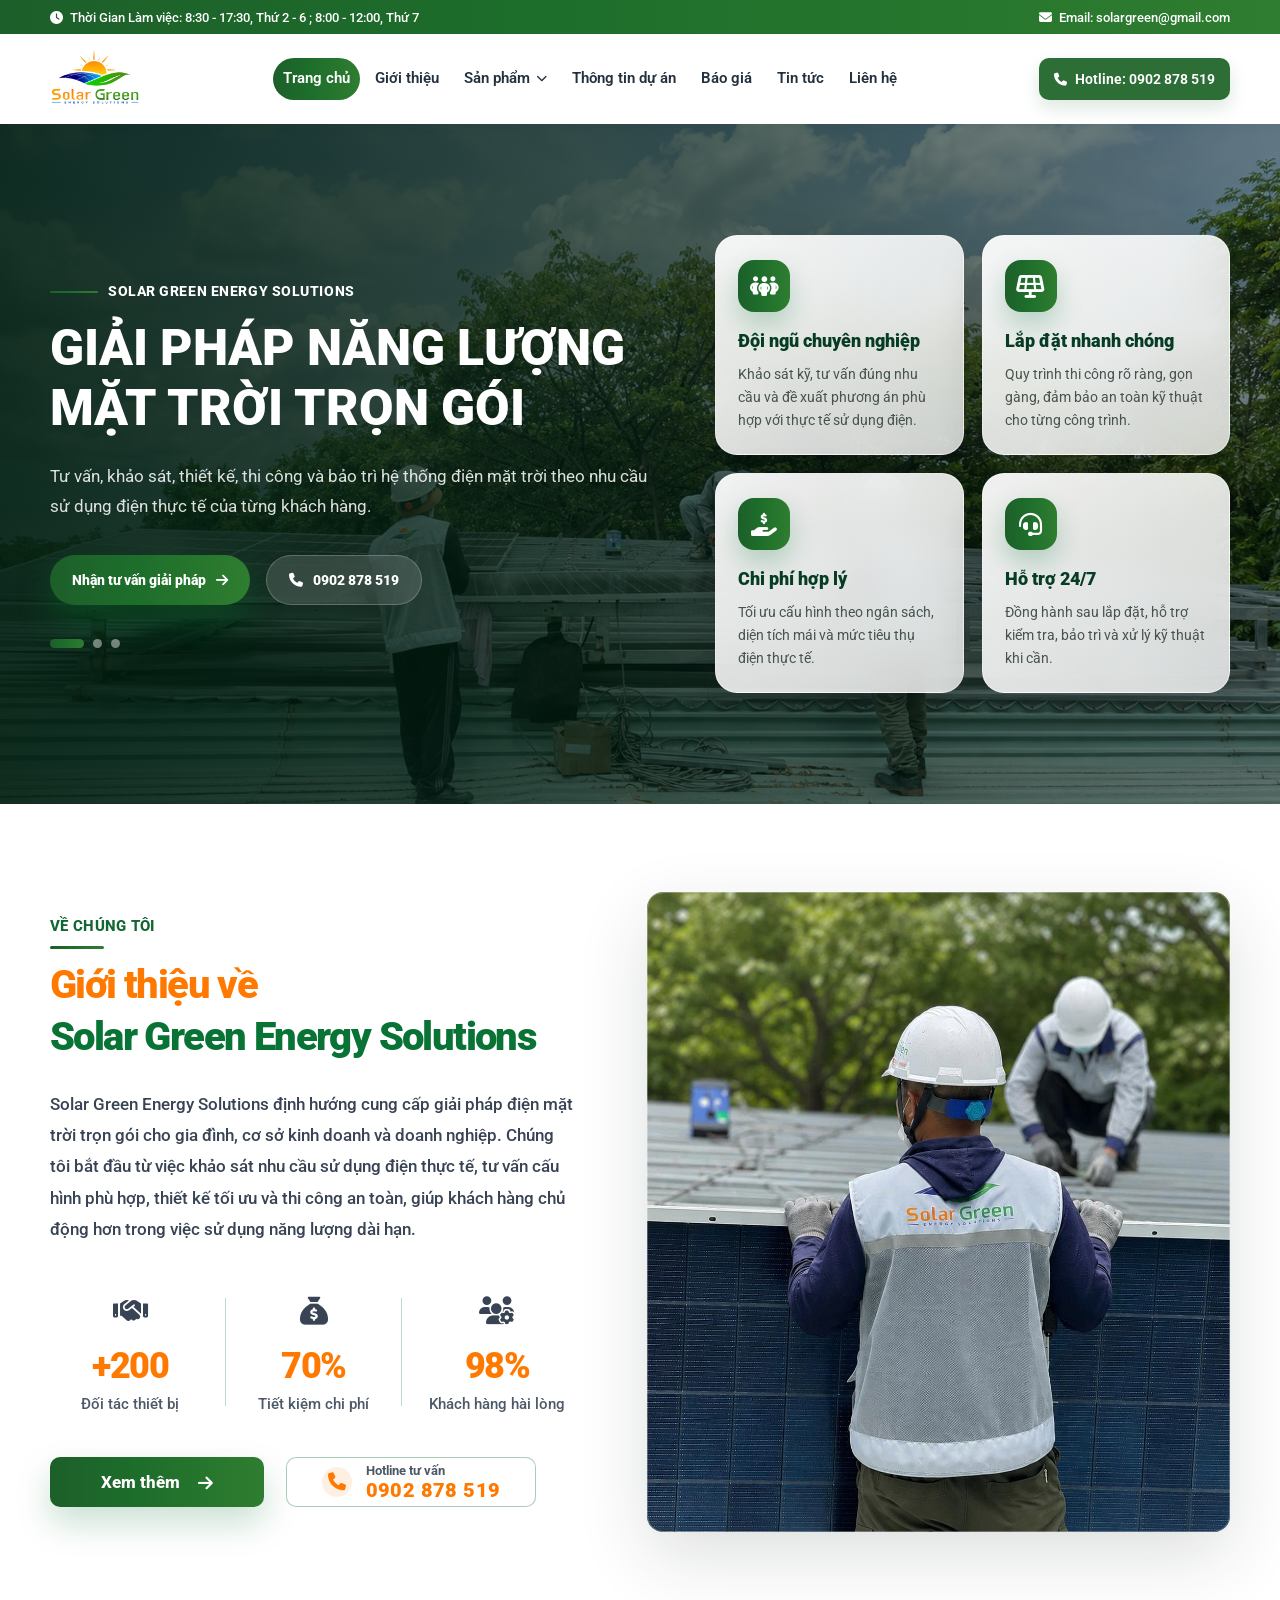
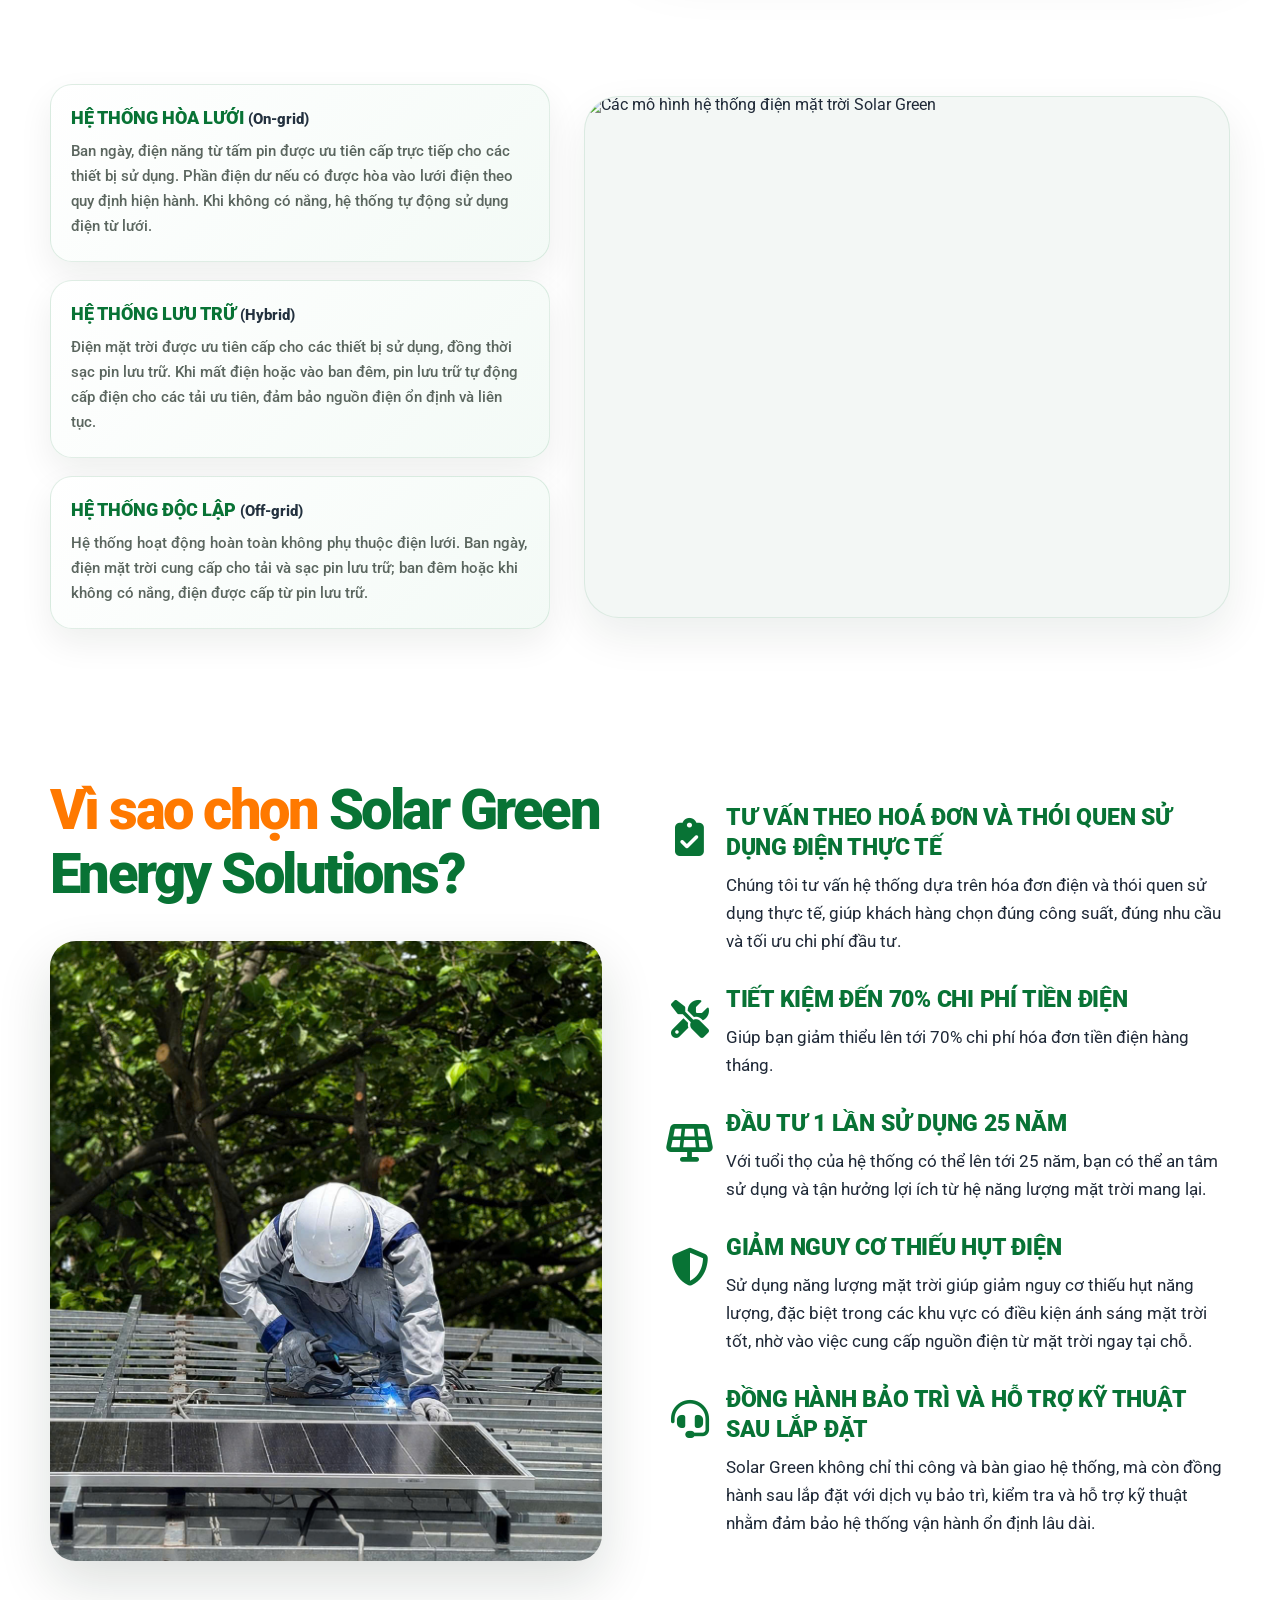
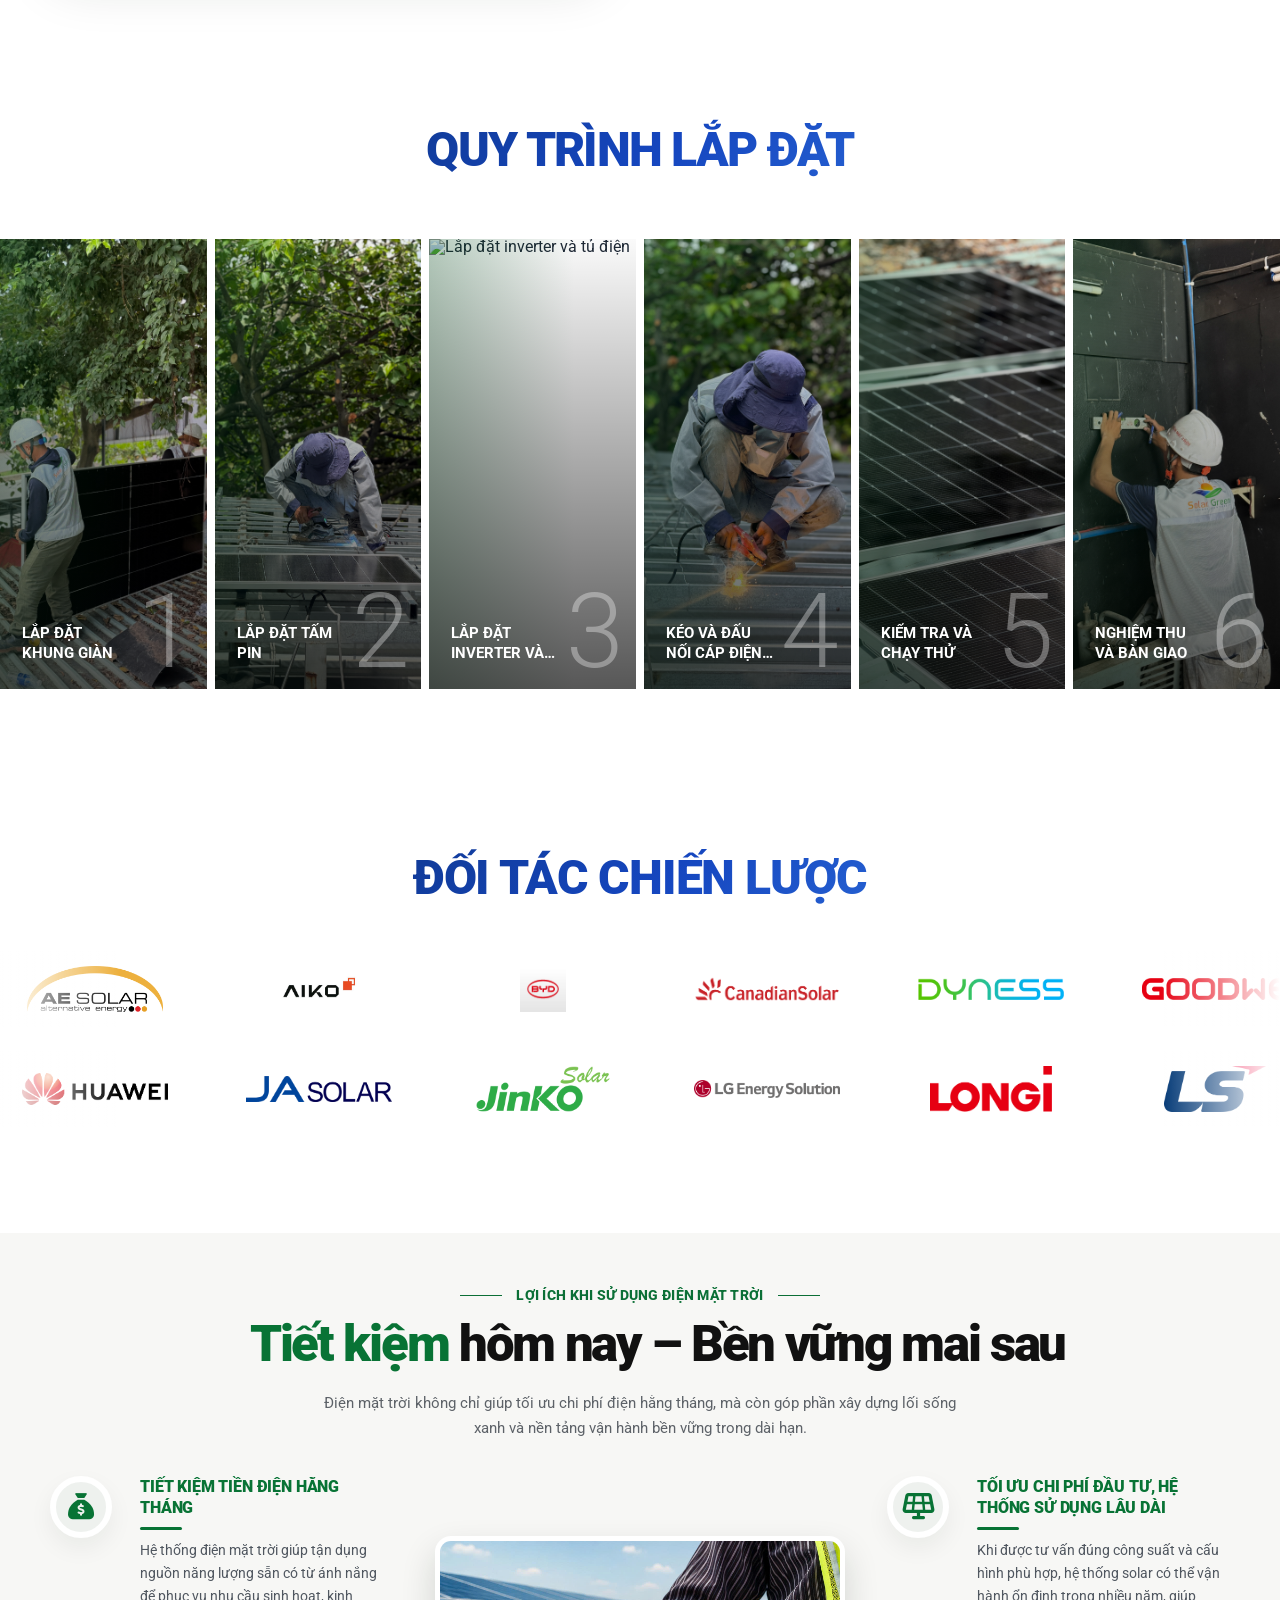
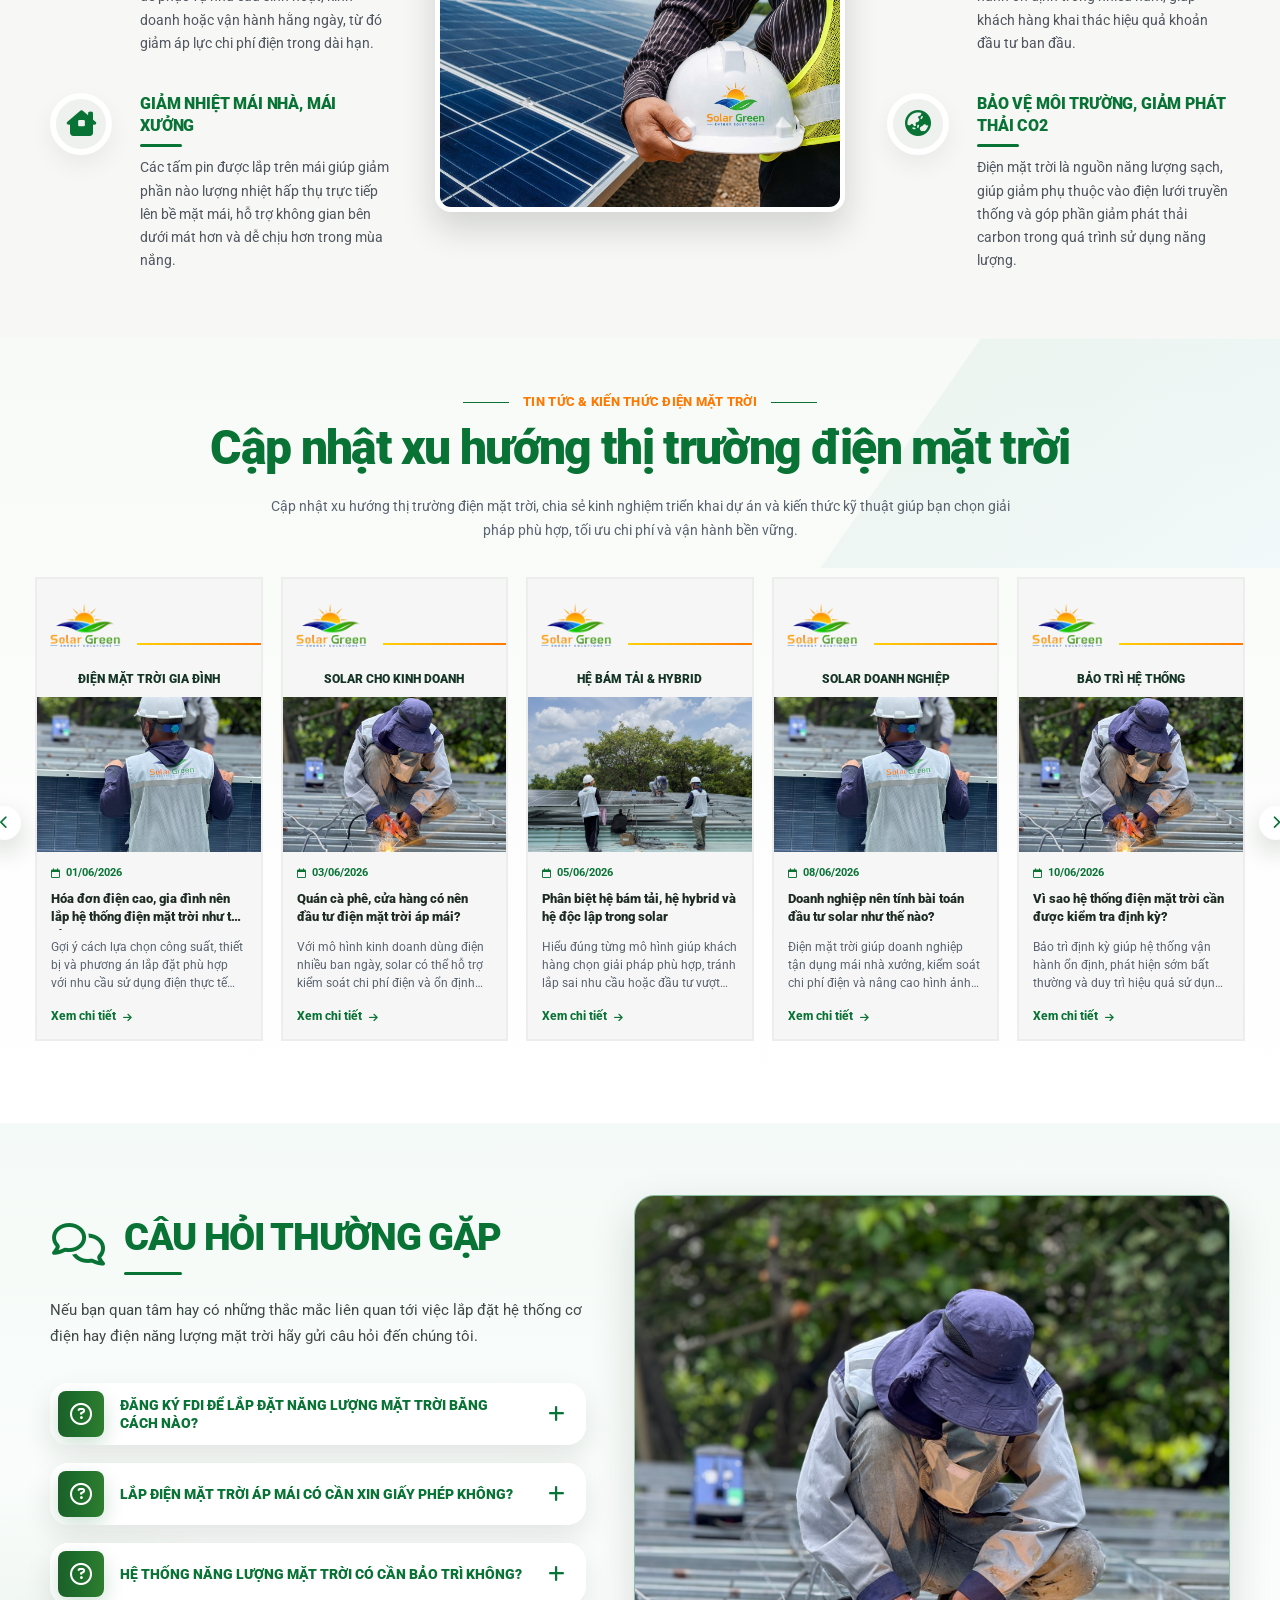
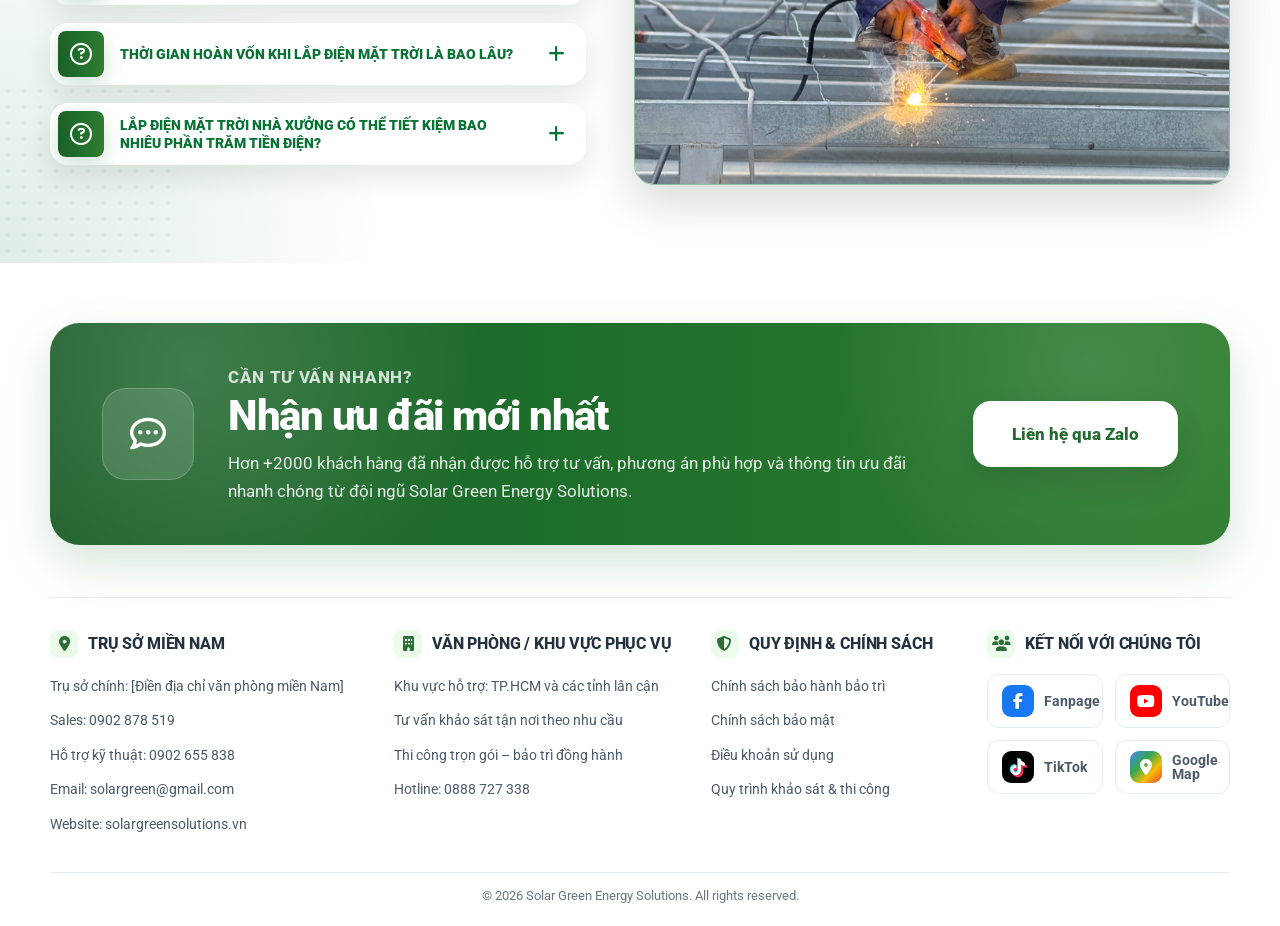
==== index.html @ a56cef95 "first commit" ====
<!doctype html>
<html lang="en">
  <head>
    <meta charset="UTF-8" />
    <meta http-equiv="X-UA-Compatible" content="IE=edge" />
    <meta name="viewport" content="width=device-width, initial-scale=1.0" />

    <!-- Primary SEO -->
    <title>
      Solar Green Energy Solutions | Giải Pháp Điện Mặt Trời Trọn Gói
    </title>
    <meta
      name="description"
      content="Solar Green Energy Solutions cung cấp giải pháp điện mặt trời trọn gói cho gia đình, cơ sở kinh doanh và doanh nghiệp: tư vấn, khảo sát, thiết kế, thi công, bảo trì và đồng hành lâu dài."
    />
    <meta
      name="keywords"
      content="Solar Green Energy Solutions, điện mặt trời, điện mặt trời gia đình, điện mặt trời doanh nghiệp, điện mặt trời áp mái, lắp đặt solar, hệ thống điện mặt trời"
    />
    <meta name="robots" content="index, follow" />
    <meta name="author" content="Solar Green Energy Solutions" />
    <meta name="theme-color" content="#00DC00" />

    <!-- Canonical -->
    <link rel="canonical" href="https://solargreensolutions.vn/" />

    <!-- Favicon -->
    <link rel="icon" type="image/png" href="/assets/logosolar.png" />
    <link rel="apple-touch-icon" href="/assets/images/apple-touch-icon.png" />

    <!-- Fonts: Roboto -->
    <link rel="preconnect" href="https://fonts.googleapis.com" />
    <link rel="preconnect" href="https://fonts.gstatic.com" crossorigin />
    <link
      href="https://fonts.googleapis.com/css2?family=Roboto:wght@300;400;500;700;900&display=swap"
      rel="stylesheet"
    />

    <!-- Icons: Font Awesome -->
    <link
      rel="stylesheet"
      href="https://cdnjs.cloudflare.com/ajax/libs/font-awesome/6.5.2/css/all.min.css"
    />

    <!-- Open Graph / Facebook / Zalo -->
    <meta property="og:type" content="website" />
    <meta property="og:locale" content="vi_VN" />
    <meta property="og:site_name" content="Solar Green Energy Solutions" />
    <meta
      property="og:title"
      content="Solar Green Energy Solutions | Giải Pháp Điện Mặt Trời Trọn Gói"
    />
    <meta
      property="og:description"
      content="Tư vấn, khảo sát, thiết kế, thi công và bảo trì hệ thống điện mặt trời trọn gói cho gia đình, kinh doanh và doanh nghiệp."
    />
    <meta property="og:url" content="https://solargreensolutions.vn/" />
    <meta
      property="og:image"
      content="https://solargreensolutions.vn/assets/images/solar-green-og.jpg"
    />
    <meta property="og:image:alt" content="Solar Green Energy Solutions" />

    <!-- Twitter Card -->
    <meta name="twitter:card" content="summary_large_image" />
    <meta
      name="twitter:title"
      content="Solar Green Energy Solutions | Giải Pháp Điện Mặt Trời Trọn Gói"
    />
    <meta
      name="twitter:description"
      content="Giải pháp điện mặt trời trọn gói: tư vấn đúng nhu cầu, thi công an toàn, bảo trì đồng hành lâu dài."
    />
    <meta
      name="twitter:image"
      content="https://solargreensolutions.vn/assets/images/solar-green-og.jpg"
    />

    <!-- CSS -->
    <link rel="stylesheet" href="css/reset.css" />
    <link rel="stylesheet" href="css/header.css" />
    <link rel="stylesheet" href="css/footer.css" />
    <link rel="stylesheet" href="css/home.css" />
    <link rel="stylesheet" href="css/components.css" />
    <link rel="stylesheet" href="css/brandcpn.css" />

    <!-- Schema SEO / EEAT -->
    <script type="application/ld+json">
      {
        "@context": "https://schema.org",
        "@type": "LocalBusiness",
        "name": "Solar Green Energy Solutions",
        "url": "https://solargreensolutions.vn",
        "logo": "https://solargreensolutions.vn/assets/images/logo-solar-green.png",
        "image": "https://solargreensolutions.vn/assets/images/solar-green-og.jpg",
        "description": "Solar Green Energy Solutions cung cấp giải pháp điện mặt trời trọn gói cho gia đình, cơ sở kinh doanh và doanh nghiệp.",
        "telephone": "0902878519",
        "email": "solargreen@gmail.com",
        "areaServed": {
          "@type": "Country",
          "name": "Vietnam"
        },
        "priceRange": "$$",
        "sameAs": [
          "https://www.facebook.com/",
          "https://www.youtube.com/",
          "https://www.tiktok.com/"
        ]
      }
    </script>
  </head>
  <body>
    <header class="sg-header" id="sgHeader">
      <!-- Topbar -->
      <div class="sg-topbar">
        <div class="sg-container sg-topbar-wrap">
          <div class="sg-topbar-left">
            <span class="sg-topbar-item">
              <i class="fa-solid fa-clock"></i>
              Thời Gian Làm việc: 8:30 - 17:30, Thứ 2 - 6 ; 8:00 - 12:00, Thứ 7
            </span>
          </div>

          <div class="sg-topbar-right">
            <a href="mailto:solargreen@gmail.com" class="sg-topbar-item">
              <i class="fa-solid fa-envelope"></i>
              Email: solargreen@gmail.com
            </a>
          </div>
        </div>
      </div>

      <!-- Main header -->
      <div class="sg-header-main">
        <div class="sg-container sg-header-wrap">
          <a href="/" class="sg-logo" aria-label="Solar Green Energy Solutions">
            <img
              src="/assets/logosolar.png"
              alt="Solar Green Energy Solutions"
            />
          </a>

          <nav class="sg-nav" id="sgNav" aria-label="Main navigation">
            <a href="/" class="active">Trang chủ</a>
            <a href="/gioi-thieu.html">Giới thiệu</a>

            <div class="sg-nav-dropdown">
              <a href="/san-pham.html" class="sg-nav-dropdown-btn">
                Sản phẩm
                <i class="fa-solid fa-chevron-down"></i>
              </a>

              <div class="sg-dropdown-menu">
                <a href="/san-pham/pin-nang-luong-mat-troi.html"
                  >Pin năng lượng mặt trời</a
                >
                <a href="/san-pham/inverter.html">Inverter</a>
                <a href="/san-pham/he-luu-tru.html">Hệ lưu trữ</a>
                <a href="/san-pham/phu-kien.html">Phụ kiện</a>
              </div>
            </div>

            <a href="/du-an.html">Thông tin dự án</a>
            <a href="/bao-gia.html">Báo giá</a>
            <a href="/tin-tuc.html">Tin tức</a>
            <a href="/lien-he.html">Liên hệ</a>
          </nav>

          <div class="sg-header-actions">
            <a href="tel:0902878519" class="sg-hotline-btn">
              <i class="fa-solid fa-phone"></i>
              Hotline: 0902 878 519
            </a>

            <button
              class="sg-menu-toggle"
              id="sgMenuToggle"
              type="button"
              aria-label="Mở menu"
              aria-expanded="false"
              aria-controls="sgNav"
            >
              <span></span>
              <span></span>
              <span></span>
            </button>
          </div>
        </div>
      </div>
    </header>
    <main id="main-content">
      <!-- banner -->
      <section
        class="sg-service-hero-slider"
        aria-labelledby="serviceHeroTitle"
      >
        <div class="sg-service-hero-bg">
          <img
            src="/assets/banner.png"
            alt="Giải pháp điện mặt trời trọn gói"
            class="sg-service-hero-img is-active"
          />
          <img
            src="/assets/introduce.jpg"
            alt="Thi công điện mặt trời áp mái"
            class="sg-service-hero-img"
          />
          <img
            src="/assets/whychoose.jpg"
            alt="Bảo trì hệ thống điện mặt trời"
            class="sg-service-hero-img"
          />
        </div>

        <div class="sg-service-hero-overlay"></div>

        <div class="sg-container sg-service-hero-inner">
          <div class="sg-service-hero-content">
            <div class="sg-service-slide is-active">
              <span class="sg-service-kicker"
                >Solar Green Energy Solutions</span
              >
              <h1 id="serviceHeroTitle">
                Giải pháp năng lượng mặt trời trọn gói
              </h1>
              <p>
                Tư vấn, khảo sát, thiết kế, thi công và bảo trì hệ thống điện
                mặt trời theo nhu cầu sử dụng điện thực tế của từng khách hàng.
              </p>
            </div>

            <div class="sg-service-slide">
              <span class="sg-service-kicker">Thi công an toàn</span>
              <h2>Lắp đặt điện mặt trời áp mái tối ưu cho từng công trình</h2>
              <p>
                Mỗi hệ thống được tính toán dựa trên hóa đơn điện, diện tích
                mái, khung giờ sử dụng và mục tiêu đầu tư dài hạn.
              </p>
            </div>

            <div class="sg-service-slide">
              <span class="sg-service-kicker">Đồng hành sau lắp đặt</span>
              <h2>Bảo trì, kiểm tra và hỗ trợ kỹ thuật lâu dài</h2>
              <p>
                Solar Green không chỉ bàn giao hệ thống, mà còn tiếp tục hỗ trợ
                vận hành, kiểm tra và xử lý kỹ thuật khi khách hàng cần.
              </p>
            </div>

            <div class="sg-service-hero-actions">
              <a href="/lien-he.html" class="sg-service-primary-btn">
                Nhận tư vấn giải pháp
                <i class="fa-solid fa-arrow-right"></i>
              </a>

              <a href="tel:0902878519" class="sg-service-phone">
                <i class="fa-solid fa-phone"></i>
                0902 878 519
              </a>
            </div>

            <div class="sg-service-dots">
              <button
                class="is-active"
                type="button"
                aria-label="Slide 1"
              ></button>
              <button type="button" aria-label="Slide 2"></button>
              <button type="button" aria-label="Slide 3"></button>
            </div>
          </div>

          <div class="sg-service-fixed-cards">
            <article class="sg-service-fixed-card">
              <div class="sg-service-card-icon">
                <i class="fa-solid fa-people-group"></i>
              </div>
              <h3>Đội ngũ chuyên nghiệp</h3>
              <p>
                Khảo sát kỹ, tư vấn đúng nhu cầu và đề xuất phương án phù hợp
                với thực tế sử dụng điện.
              </p>
            </article>

            <article class="sg-service-fixed-card">
              <div class="sg-service-card-icon">
                <i class="fa-solid fa-solar-panel"></i>
              </div>
              <h3>Lắp đặt nhanh chóng</h3>
              <p>
                Quy trình thi công rõ ràng, gọn gàng, đảm bảo an toàn kỹ thuật
                cho từng công trình.
              </p>
            </article>

            <article class="sg-service-fixed-card">
              <div class="sg-service-card-icon">
                <i class="fa-solid fa-hand-holding-dollar"></i>
              </div>
              <h3>Chi phí hợp lý</h3>
              <p>
                Tối ưu cấu hình theo ngân sách, diện tích mái và mức tiêu thụ
                điện thực tế.
              </p>
            </article>

            <article class="sg-service-fixed-card">
              <div class="sg-service-card-icon">
                <i class="fa-solid fa-headset"></i>
              </div>
              <h3>Hỗ trợ 24/7</h3>
              <p>
                Đồng hành sau lắp đặt, hỗ trợ kiểm tra, bảo trì và xử lý kỹ
                thuật khi cần.
              </p>
            </article>
          </div>
        </div>
      </section>
      <!-- about us -->
      <section class="sg-about-section" aria-labelledby="sgAboutTitle">
        <div class="sg-container sg-about-wrap">
          <div class="sg-about-content">
            <div class="sg-section-label">
              <span>VỀ CHÚNG TÔI</span>
            </div>

            <h2 id="sgAboutTitle">
              Giới thiệu về
              <strong>Solar Green Energy Solutions</strong>
            </h2>

            <p>
              Solar Green Energy Solutions định hướng cung cấp giải pháp điện
              mặt trời trọn gói cho gia đình, cơ sở kinh doanh và doanh nghiệp.
              Chúng tôi bắt đầu từ việc khảo sát nhu cầu sử dụng điện thực tế,
              tư vấn cấu hình phù hợp, thiết kế tối ưu và thi công an toàn, giúp
              khách hàng chủ động hơn trong việc sử dụng năng lượng dài hạn.
            </p>

            <div class="sg-about-stats">
              <div class="sg-about-stat">
                <div class="sg-about-stat-icon">
                  <i class="fa-solid fa-handshake"></i>
                </div>
                <strong>+200</strong>
                <span>Đối tác thiết bị</span>
              </div>

              <div class="sg-about-stat">
                <div class="sg-about-stat-icon">
                  <i class="fa-solid fa-sack-dollar"></i>
                </div>
                <strong>70%</strong>
                <span>Tiết kiệm chi phí</span>
              </div>

              <div class="sg-about-stat">
                <div class="sg-about-stat-icon">
                  <i class="fa-solid fa-users-gear"></i>
                </div>
                <strong>98%</strong>
                <span>Khách hàng hài lòng</span>
              </div>
            </div>

            <div class="sg-about-actions">
              <a href="/gioi-thieu.html" class="sg-about-btn-primary">
                Xem thêm
                <i class="fa-solid fa-arrow-right"></i>
              </a>

              <a href="tel:0902878519" class="sg-about-hotline">
                <span class="sg-about-phone-icon">
                  <i class="fa-solid fa-phone"></i>
                </span>

                <span>
                  Hotline tư vấn
                  <strong>0902 878 519</strong>
                </span>
              </a>
            </div>
          </div>

          <div class="sg-about-image">
            <img
              src="/assets/image1.jpg"
              alt="Đội ngũ Solar Green Energy Solutions thi công hệ thống điện mặt trời"
            />
          </div>
        </div>
      </section>
      <!-- solutions -->
      <!-- <section class="sg-solution-section" aria-labelledby="sgSolutionTitle">
        <div class="sg-container">
          <div class="sg-solution-heading">
            <h2 id="sgSolutionTitle" class="headline-cpn-same">
              Giải pháp điện mặt trời
            </h2>
            <p>
              Solar Green hiểu rõ những lợi ích của việc ứng dụng nguồn năng
              lượng sạch vào nhiều lĩnh vực khác nhau của cuộc sống.
            </p>
          </div>

          <div class="sg-solution-grid">
            <article class="sg-solution-card">
              <div class="sg-solution-icon">
                <i class="fa-solid fa-industry"></i>
              </div>

              <h3>Doanh nghiệp</h3>
              <p>
                Với hệ thống điện mặt trời áp mái, doanh nghiệp có thể tận dụng
                diện tích mái sẵn có để tạo ra nguồn điện sạch phục vụ hoạt động
                vận hành hằng ngày.
              </p>
            </article>

            <article class="sg-solution-card">
              <div class="sg-solution-icon">
                <i class="fa-solid fa-house-chimney"></i>
              </div>

              <h3>Hộ gia đình</h3>
              <p>
                Giúp gia đình chủ động hơn trong việc sử dụng điện, tối ưu hóa
                đơn điện hằng tháng và phù hợp với nhu cầu sinh hoạt thực tế.
              </p>
            </article>

            <article class="sg-solution-card">
              <div class="sg-solution-icon">
                <i class="fa-solid fa-seedling"></i>
              </div>

              <h3>Nông nghiệp</h3>
              <p>
                Ứng dụng cho hệ thống bơm tưới, trang trại, chiếu sáng và các mô
                hình sản xuất cần nguồn điện ổn định, tiết kiệm hơn.
              </p>
            </article>
          </div>
        </div>
      </section> -->

      <!-- saving -->
      <!-- solar system types -->
      <section class="sg-saving-section">
        <div class="sg-container">
          <div class="sg-saving-wrap">
            <!-- LEFT CONTENT -->
            <div class="sg-saving-list">
              <div class="sg-system-card">
                <!-- <div class="sg-system-icon">
                  <i class="fa-solid fa-plug-circle-bolt"></i>
                </div> -->

                <div class="sg-system-content">
                  <h3>Hệ thống hòa lưới <span>(On-grid)</span></h3>
                  <p>
                    Ban ngày, điện năng từ tấm pin được ưu tiên cấp trực tiếp
                    cho các thiết bị sử dụng. Phần điện dư nếu có được hòa vào
                    lưới điện theo quy định hiện hành. Khi không có nắng, hệ
                    thống tự động sử dụng điện từ lưới.
                  </p>
                </div>
              </div>

              <div class="sg-system-card">
                <!-- <div class="sg-system-icon">
                  <i class="fa-solid fa-battery-full"></i>
                </div> -->

                <div class="sg-system-content">
                  <h3>Hệ thống lưu trữ <span>(Hybrid)</span></h3>
                  <p>
                    Điện mặt trời được ưu tiên cấp cho các thiết bị sử dụng,
                    đồng thời sạc pin lưu trữ. Khi mất điện hoặc vào ban đêm,
                    pin lưu trữ tự động cấp điện cho các tải ưu tiên, đảm bảo
                    nguồn điện ổn định và liên tục.
                  </p>
                </div>
              </div>

              <div class="sg-system-card">
                <!-- <div class="sg-system-icon">
                  <i class="fa-solid fa-house-signal"></i>
                </div> -->

                <div class="sg-system-content">
                  <h3>Hệ thống độc lập <span>(Off-grid)</span></h3>
                  <p>
                    Hệ thống hoạt động hoàn toàn không phụ thuộc điện lưới. Ban
                    ngày, điện mặt trời cung cấp cho tải và sạc pin lưu trữ; ban
                    đêm hoặc khi không có nắng, điện được cấp từ pin lưu trữ.
                  </p>
                </div>
              </div>
            </div>

            <!-- RIGHT IMAGE -->
            <div class="sg-saving-image">
              <img
                src="/assets/houseslar.gif"
                alt="Các mô hình hệ thống điện mặt trời Solar Green"
              />
            </div>
          </div>
        </div>
      </section>
      <!-- why choose -->
      <section class="sg-reason-section" aria-labelledby="sgReasonTitle">
        <div class="sg-container sg-reason-wrap">
          <div class="sg-reason-left">
            <h2 id="sgReasonTitle">
              Vì sao chọn
              <span class="cl-green">Solar Green Energy Solutions?</span>
            </h2>

            <div class="sg-reason-image">
              <img
                src="/assets/image3.jpg"
                alt="Kỹ thuật viên Solar Green thi công hệ thống điện mặt trời áp mái"
              />
            </div>
          </div>

          <div class="sg-reason-list">
            <article class="sg-reason-item">
              <div class="sg-reason-icon">
                <i class="fa-solid fa-clipboard-check"></i>
              </div>
              <div class="sg-reason-content">
                <h3>Tư vấn theo hoá đơn và thói quen sử dụng điện thực tế</h3>
                <p>
                  Chúng tôi tư vấn hệ thống dựa trên hóa đơn điện và thói quen
                  sử dụng thực tế, giúp khách hàng chọn đúng công suất, đúng nhu
                  cầu và tối ưu chi phí đầu tư.
                </p>
              </div>
            </article>

            <article class="sg-reason-item">
              <div class="sg-reason-icon">
                <i class="fa-solid fa-screwdriver-wrench"></i>
              </div>
              <div class="sg-reason-content">
                <h3>TIẾT KIỆM ĐẾN 70% CHI PHÍ TIỀN ĐIỆN</h3>
                <p>
                  Giúp bạn giảm thiểu lên tới 70% chi phí hóa đơn tiền điện hàng
                  tháng.
                </p>
              </div>
            </article>

            <article class="sg-reason-item">
              <div class="sg-reason-icon">
                <i class="fa-solid fa-solar-panel"></i>
              </div>
              <div class="sg-reason-content">
                <h3>ĐẦU TƯ 1 LẦN SỬ DỤNG 25 NĂM</h3>
                <p>
                  Với tuổi thọ của hệ thống có thể lên tới 25 năm, bạn có thể an
                  tâm sử dụng và tận hưởng lợi ích từ hệ năng lượng mặt trời
                  mang lại.
                </p>
              </div>
            </article>

            <article class="sg-reason-item">
              <div class="sg-reason-icon">
                <i class="fa-solid fa-shield-halved"></i>
              </div>
              <div class="sg-reason-content">
                <h3>GIẢM NGUY CƠ THIẾU HỤT ĐIỆN</h3>
                <p>
                  Sử dụng năng lượng mặt trời giúp giảm nguy cơ thiếu hụt năng
                  lượng, đặc biệt trong các khu vực có điều kiện ánh sáng mặt
                  trời tốt, nhờ vào việc cung cấp nguồn điện từ mặt trời ngay
                  tại chỗ.
                </p>
              </div>
            </article>

            <article class="sg-reason-item">
              <div class="sg-reason-icon">
                <i class="fa-solid fa-headset"></i>
              </div>
              <div class="sg-reason-content">
                <h3>ĐỒNG HÀNH BẢO TRÌ VÀ HỖ TRỢ KỸ THUẬT SAU LẮP ĐẶT</h3>
                <p>
                  Solar Green không chỉ thi công và bàn giao hệ thống, mà còn
                  đồng hành sau lắp đặt với dịch vụ bảo trì, kiểm tra và hỗ trợ
                  kỹ thuật nhằm đảm bảo hệ thống vận hành ổn định lâu dài.
                </p>
              </div>
            </article>
          </div>
        </div>
      </section>
      <!-- install process -->
      <section class="sg-install-process" aria-labelledby="installProcessTitle">
        <div class="sg-container">
          <div class="sg-install-heading">
            <h2 id="installProcessTitle" class="headline-cpn-same">
              Quy trình lắp đặt
            </h2>
          </div>
        </div>

        <div class="sg-install-gallery">
          <article class="sg-install-item">
            <img src="/assets/1.jpg" alt="Lắp đặt khung giàn điện mặt trời" />
            <div class="sg-install-overlay"></div>
            <div class="sg-install-content">
              <p>Lắp đặt khung giàn</p>
              <span>1</span>
            </div>
            <a href="/quy-trinh-lap-dat.html" class="sg-install-more">
              Xem chi tiết
            </a>
          </article>

          <article class="sg-install-item">
            <img
              src="/assets/2.jpg"
              alt="Lắp đặt tấm pin năng lượng mặt trời"
            />
            <div class="sg-install-overlay"></div>
            <div class="sg-install-content">
              <p>Lắp đặt tấm pin</p>
              <span>2</span>
            </div>
            <a href="/quy-trinh-lap-dat.html" class="sg-install-more">
              Xem chi tiết
            </a>
          </article>

          <article class="sg-install-item">
            <img src="/assets/3.jpg" alt="Lắp đặt inverter và tủ điện" />
            <div class="sg-install-overlay"></div>
            <div class="sg-install-content">
              <p>Lắp đặt inverter và tủ điện</p>
              <span>3</span>
            </div>
            <a href="/quy-trinh-lap-dat.html" class="sg-install-more">
              Xem chi tiết
            </a>
          </article>

          <article class="sg-install-item">
            <img src="/assets/4.jpg" alt="Kéo và đấu nối cáp điện DC AC" />
            <div class="sg-install-overlay"></div>
            <div class="sg-install-content">
              <p>Kéo và đấu nối cáp điện DC, AC</p>
              <span>4</span>
            </div>
            <a href="/quy-trinh-lap-dat.html" class="sg-install-more">
              Xem chi tiết
            </a>
          </article>

          <article class="sg-install-item">
            <img
              src="/assets/5.jpg"
              alt="Kiểm tra và chạy thử hệ thống điện mặt trời"
            />
            <div class="sg-install-overlay"></div>
            <div class="sg-install-content">
              <p>Kiểm tra và chạy thử</p>
              <span>5</span>
            </div>

            <a href="/quy-trinh-lap-dat.html" class="sg-install-more">
              Xem chi tiết
            </a>
          </article>

          <article class="sg-install-item">
            <img
              src="/assets/6.jpg"
              alt="Nghiệm thu và bàn giao hệ thống điện mặt trời"
            />
            <div class="sg-install-overlay"></div>
            <div class="sg-install-content">
              <p>Nghiệm thu và bàn giao</p>
              <span>6</span>
            </div>
            <a href="/quy-trinh-lap-dat.html" class="sg-install-more">
              Xem chi tiết
            </a>
          </article>
        </div>
      </section>
      <!-- partner -->
      <section class="sg-partner-section" aria-labelledby="partnerTitle">
        <div class="sg-container">
          <div class="sg-partner-heading">
            <h2 id="partnerTitle" class="headline-cpn-same">
              Đối tác chiến lược
            </h2>
          </div>
        </div>

        <div class="sg-partner-marquee sg-marquee-left">
          <div class="sg-partner-track">
            <div class="sg-partner-logo">
              <img src="/assets/brand/aesolar.png" alt="AeSolar" />
            </div>
            <div class="sg-partner-logo">
              <img src="/assets/brand/AIKO DEN.jpg" alt="Aiko" />
            </div>
            <div class="sg-partner-logo">
              <img src="/assets/brand/byd.png" alt="Byd" />
            </div>
            <div class="sg-partner-logo">
              <img
                src="/assets/brand/Canadian Solar.png"
                alt="Canadian Solar"
              />
            </div>
            <div class="sg-partner-logo">
              <img src="/assets/brand/dyness.png" alt="Dyness" />
            </div>
            <div class="sg-partner-logo">
              <img src="/assets/brand/GoodWe.png" alt="GoodWe" />
            </div>
            <div class="sg-partner-logo">
              <img src="/assets/brand/Growatt.png" alt="Growatt" />
            </div>
            <div class="sg-partner-logo">
              <img src="/assets/brand/tclsolar.png" alt="tclsolar" />
            </div>
            <div class="sg-partner-logo">
              <img src="/assets/brand/trinasolar.png" alt="Trinasolar" />
            </div>
            <!-- loop -->
            <div class="sg-partner-logo">
              <img src="/assets/brand/aesolar.png" alt="AeSolar" />
            </div>
            <div class="sg-partner-logo">
              <img src="/assets/brand/AIKO DEN.jpg" alt="Aiko" />
            </div>
            <div class="sg-partner-logo">
              <img src="/assets/brand/byd.png" alt="Byd" />
            </div>
            <div class="sg-partner-logo">
              <img
                src="/assets/brand/Canadian Solar.png"
                alt="Canadian Solar"
              />
            </div>
          </div>
        </div>

        <div class="sg-partner-marquee sg-marquee-right">
          <div class="sg-partner-track">
            <div class="sg-partner-logo">
              <img src="/assets/brand/huawei.png" alt="Huawei" />
            </div>
            <div class="sg-partner-logo">
              <img src="/assets/brand/JAsoLar.png" alt="Jasolar" />
            </div>
            <div class="sg-partner-logo">
              <img src="/assets/brand/jinko solar.png" alt="Jinko" />
            </div>
            <div class="sg-partner-logo">
              <img src="/assets/brand/LG.png" alt="LG" />
            </div>
            <div class="sg-partner-logo">
              <img src="/assets/brand/longi.png" alt="longi" />
            </div>
            <div class="sg-partner-logo">
              <img src="/assets/brand/ls.png" alt="ls" />
            </div>
            <div class="sg-partner-logo">
              <img src="/assets/brand/lux power.png" alt="Lux power" />
            </div>
            <div class="sg-partner-logo">
              <img src="/assets/brand/pylontech.png" alt="Pylontech" />
            </div>
            <div class="sg-partner-logo">
              <img src="/assets/brand/risensolar.png" alt="Risensolar" />
            </div>
            <div class="sg-partner-logo">
              <img src="/assets/brand/SMA.png" alt="SMA" />
            </div>
            <div class="sg-partner-logo">
              <img src="/assets/brand/solis.png" alt="Solis" />
            </div>
            <div class="sg-partner-logo">
              <img src="/assets/brand/Sungrow.png" alt="Sungrow" />
            </div>
          </div>
        </div>
      </section>
      <!-- benefit -->
      <section class="sg-benefit-section" aria-labelledby="sgBenefitTitle">
        <div class="sg-container">
          <div class="sg-benefit-heading">
            <div class="sg-benefit-label">
              <span>Lợi ích khi sử dụng điện mặt trời</span>
            </div>

            <h2 id="sgBenefitTitle">
              <span>Tiết kiệm</span> hôm nay – Bền vững mai sau
            </h2>

            <p>
              Điện mặt trời không chỉ giúp tối ưu chi phí điện hằng tháng, mà
              còn góp phần xây dựng lối sống xanh và nền tảng vận hành bền vững
              trong dài hạn.
            </p>
          </div>

          <div class="sg-benefit-layout">
            <!-- LEFT -->
            <div class="sg-benefit-col sg-benefit-col-left">
              <article class="sg-benefit-item">
                <div class="sg-benefit-icon">
                  <i class="fa-solid fa-sack-dollar"></i>
                </div>

                <div class="sg-benefit-text">
                  <h3>Tiết kiệm tiền điện hằng tháng</h3>
                  <p>
                    Hệ thống điện mặt trời giúp tận dụng nguồn năng lượng sẵn có
                    từ ánh nắng để phục vụ nhu cầu sinh hoạt, kinh doanh hoặc
                    vận hành hằng ngày, từ đó giảm áp lực chi phí điện trong dài
                    hạn.
                  </p>
                </div>
              </article>

              <article class="sg-benefit-item">
                <div class="sg-benefit-icon">
                  <i class="fa-solid fa-house-chimney-window"></i>
                </div>

                <div class="sg-benefit-text">
                  <h3>Giảm nhiệt mái nhà, mái xưởng</h3>
                  <p>
                    Các tấm pin được lắp trên mái giúp giảm phần nào lượng nhiệt
                    hấp thụ trực tiếp lên bề mặt mái, hỗ trợ không gian bên dưới
                    mát hơn và dễ chịu hơn trong mùa nắng.
                  </p>
                </div>
              </article>
            </div>

            <!-- CENTER IMAGE -->
            <div class="sg-benefit-image">
              <img
                src="/assets/benefitsection.jpg"
                alt="Kỹ thuật viên Solar Green lắp đặt hệ thống điện mặt trời áp mái"
              />
            </div>

            <!-- RIGHT -->

            <div class="sg-benefit-col sg-benefit-col-right">
              <article class="sg-benefit-item">
                <div class="sg-benefit-icon">
                  <i class="fa-solid fa-solar-panel"></i>
                </div>

                <div class="sg-benefit-text">
                  <h3>Tối ưu chi phí đầu tư, hệ thống sử dụng lâu dài</h3>
                  <p>
                    Khi được tư vấn đúng công suất và cấu hình phù hợp, hệ thống
                    solar có thể vận hành ổn định trong nhiều năm, giúp khách
                    hàng khai thác hiệu quả khoản đầu tư ban đầu.
                  </p>
                </div>
              </article>
              <article class="sg-benefit-item">
                <div class="sg-benefit-icon">
                  <i class="fa-solid fa-earth-asia"></i>
                </div>

                <div class="sg-benefit-text">
                  <h3>Bảo vệ môi trường, giảm phát thải CO2</h3>
                  <p>
                    Điện mặt trời là nguồn năng lượng sạch, giúp giảm phụ thuộc
                    vào điện lưới truyền thống và góp phần giảm phát thải carbon
                    trong quá trình sử dụng năng lượng.
                  </p>
                </div>
              </article>
            </div>
          </div>
        </div>
      </section>

      <!-- blog -->
      <section class="sg-news-section" aria-labelledby="sgNewsTitle">
        <div class="sg-container">
          <div class="sg-news-heading">
            <div class="sg-news-label">
              <span>Tin tức & Kiến thức điện mặt trời</span>
            </div>

            <h2 id="sgNewsTitle" class="headline-cpn-same">
              Cập nhật xu hướng thị trường điện mặt trời
            </h2>

            <p>
              Cập nhật xu hướng thị trường điện mặt trời, chia sẻ kinh nghiệm
              triển khai dự án và kiến thức kỹ thuật giúp bạn chọn giải pháp phù
              hợp, tối ưu chi phí và vận hành bền vững.
            </p>
          </div>
        </div>

        <div class="sg-news-slider-wrap">
          <button
            class="sg-news-arrow sg-news-prev"
            type="button"
            aria-label="Tin trước"
          >
            <i class="fa-solid fa-chevron-left"></i>
          </button>

          <div class="sg-news-slider" id="sgNewsSlider">
            <article class="sg-news-card">
              <div class="sg-news-card-head">
                <img
                  src="/assets/logosolar.png"
                  alt="Solar Green Energy Solutions"
                />
                <h3>Điện mặt trời gia đình</h3>
              </div>

              <a
                href="/kien-thuc/dien-mat-troi-gia-dinh.html"
                class="sg-news-image"
              >
                <img
                  src="/assets/introduce.jpg"
                  alt="Hệ thống điện mặt trời áp mái cho gia đình"
                />
              </a>

              <div class="sg-news-body">
                <time datetime="2026-06-01">
                  <i class="fa-regular fa-calendar"></i>
                  01/06/2026
                </time>

                <h4>
                  Hóa đơn điện cao, gia đình nên lắp hệ thống điện mặt trời như
                  thế nào?
                </h4>

                <p>
                  Gợi ý cách lựa chọn công suất, thiết bị và phương án lắp đặt
                  phù hợp với nhu cầu sử dụng điện thực tế của hộ gia đình.
                </p>

                <a
                  href="/kien-thuc/dien-mat-troi-gia-dinh.html"
                  class="sg-news-readmore"
                >
                  Xem chi tiết
                  <i class="fa-solid fa-arrow-right"></i>
                </a>
              </div>
            </article>

            <article class="sg-news-card">
              <div class="sg-news-card-head">
                <img
                  src="/assets/logosolar.png"
                  alt="Solar Green Energy Solutions"
                />
                <h3>Solar cho kinh doanh</h3>
              </div>

              <a
                href="/kien-thuc/dien-mat-troi-co-so-kinh-doanh.html"
                class="sg-news-image"
              >
                <img
                  src="/assets/whychoose.jpg"
                  alt="Điện mặt trời cho quán cà phê và cơ sở kinh doanh"
                />
              </a>

              <div class="sg-news-body">
                <time datetime="2026-06-03">
                  <i class="fa-regular fa-calendar"></i>
                  03/06/2026
                </time>

                <h4>
                  Quán cà phê, cửa hàng có nên đầu tư điện mặt trời áp mái?
                </h4>

                <p>
                  Với mô hình kinh doanh dùng điện nhiều ban ngày, solar có thể
                  hỗ trợ kiểm soát chi phí điện và ổn định vận hành lâu dài.
                </p>

                <a
                  href="/kien-thuc/dien-mat-troi-co-so-kinh-doanh.html"
                  class="sg-news-readmore"
                >
                  Xem chi tiết
                  <i class="fa-solid fa-arrow-right"></i>
                </a>
              </div>
            </article>

            <article class="sg-news-card">
              <div class="sg-news-card-head">
                <img
                  src="/assets/logosolar.png"
                  alt="Solar Green Energy Solutions"
                />
                <h3>Hệ bám tải & Hybrid</h3>
              </div>

              <a
                href="/kien-thuc/he-bam-tai-hybrid-doc-lap.html"
                class="sg-news-image"
              >
                <img
                  src="/assets/banner.png"
                  alt="Hệ thống điện mặt trời bám tải và hybrid"
                />
              </a>

              <div class="sg-news-body">
                <time datetime="2026-06-05">
                  <i class="fa-regular fa-calendar"></i>
                  05/06/2026
                </time>

                <h4>
                  Phân biệt hệ bám tải, hệ hybrid và hệ độc lập trong solar
                </h4>

                <p>
                  Hiểu đúng từng mô hình giúp khách hàng chọn giải pháp phù hợp,
                  tránh lắp sai nhu cầu hoặc đầu tư vượt ngân sách.
                </p>

                <a
                  href="/kien-thuc/he-bam-tai-hybrid-doc-lap.html"
                  class="sg-news-readmore"
                >
                  Xem chi tiết
                  <i class="fa-solid fa-arrow-right"></i>
                </a>
              </div>
            </article>

            <article class="sg-news-card">
              <div class="sg-news-card-head">
                <img
                  src="/assets/logosolar.png"
                  alt="Solar Green Energy Solutions"
                />
                <h3>Solar doanh nghiệp</h3>
              </div>

              <a
                href="/kien-thuc/dien-mat-troi-doanh-nghiep.html"
                class="sg-news-image"
              >
                <img
                  src="/assets/introduce.jpg"
                  alt="Điện mặt trời áp mái cho nhà xưởng và doanh nghiệp"
                />
              </a>

              <div class="sg-news-body">
                <time datetime="2026-06-08">
                  <i class="fa-regular fa-calendar"></i>
                  08/06/2026
                </time>

                <h4>
                  Doanh nghiệp nên tính bài toán đầu tư solar như thế nào?
                </h4>

                <p>
                  Điện mặt trời giúp doanh nghiệp tận dụng mái nhà xưởng, kiểm
                  soát chi phí điện và nâng cao hình ảnh vận hành xanh.
                </p>

                <a
                  href="/kien-thuc/dien-mat-troi-doanh-nghiep.html"
                  class="sg-news-readmore"
                >
                  Xem chi tiết
                  <i class="fa-solid fa-arrow-right"></i>
                </a>
              </div>
            </article>

            <article class="sg-news-card">
              <div class="sg-news-card-head">
                <img
                  src="/assets/logosolar.png"
                  alt="Solar Green Energy Solutions"
                />
                <h3>Bảo trì hệ thống</h3>
              </div>

              <a
                href="/kien-thuc/bao-tri-he-thong-dien-mat-troi.html"
                class="sg-news-image"
              >
                <img
                  src="/assets/whychoose.jpg"
                  alt="Bảo trì hệ thống điện mặt trời sau lắp đặt"
                />
              </a>

              <div class="sg-news-body">
                <time datetime="2026-06-10">
                  <i class="fa-regular fa-calendar"></i>
                  10/06/2026
                </time>

                <h4>
                  Vì sao hệ thống điện mặt trời cần được kiểm tra định kỳ?
                </h4>

                <p>
                  Bảo trì định kỳ giúp hệ thống vận hành ổn định, phát hiện sớm
                  bất thường và duy trì hiệu quả sử dụng lâu dài.
                </p>

                <a
                  href="/kien-thuc/bao-tri-he-thong-dien-mat-troi.html"
                  class="sg-news-readmore"
                >
                  Xem chi tiết
                  <i class="fa-solid fa-arrow-right"></i>
                </a>
              </div>
            </article>
          </div>

          <button
            class="sg-news-arrow sg-news-next"
            type="button"
            aria-label="Tin tiếp theo"
          >
            <i class="fa-solid fa-chevron-right"></i>
          </button>
        </div>
      </section>

      <!-- Q&A -->
      <section class="sg-faq-section" aria-labelledby="sgFaqTitle">
        <div class="sg-container sg-faq-wrap">
          <!-- LEFT FAQ -->
          <div class="sg-faq-left">
            <div class="sg-faq-title-row">
              <div class="sg-faq-title-icon">
                <i class="fa-regular fa-comments"></i>
              </div>

              <div>
                <h2 id="sgFaqTitle">Câu hỏi thường gặp</h2>
                <span></span>
              </div>
            </div>

            <p class="sg-faq-desc">
              Nếu bạn quan tâm hay có những thắc mắc liên quan tới việc lắp đặt
              hệ thống cơ điện hay điện năng lượng mặt trời hãy gửi câu hỏi đến
              chúng tôi.
            </p>

            <div class="sg-faq-list">
              <article class="sg-faq-item">
                <button
                  class="sg-faq-question"
                  type="button"
                  aria-expanded="true"
                >
                  <span class="sg-faq-question-icon">
                    <i class="fa-regular fa-circle-question"></i>
                  </span>

                  <span class="sg-faq-question-text">
                    Đăng ký FDI để lắp đặt năng lượng mặt trời bằng cách nào?
                  </span>

                  <span class="sg-faq-plus">
                    <i class="fa-solid fa-plus"></i>
                  </span>
                </button>

                <div class="sg-faq-answer">
                  <p>
                    Solar Green hỗ trợ tư vấn hồ sơ, khảo sát thực tế và đề xuất
                    phương án lắp đặt phù hợp với quy mô công trình, nhu cầu sử
                    dụng điện và điều kiện kỹ thuật hiện có.
                  </p>
                </div>
              </article>

              <article class="sg-faq-item">
                <button
                  class="sg-faq-question"
                  type="button"
                  aria-expanded="false"
                >
                  <span class="sg-faq-question-icon">
                    <i class="fa-regular fa-circle-question"></i>
                  </span>

                  <span class="sg-faq-question-text">
                    Lắp điện mặt trời áp mái có cần xin giấy phép không?
                  </span>

                  <span class="sg-faq-plus">
                    <i class="fa-solid fa-plus"></i>
                  </span>
                </button>

                <div class="sg-faq-answer">
                  <p>
                    Tùy loại công trình, công suất hệ thống và phương án đấu
                    nối, yêu cầu hồ sơ có thể khác nhau. Solar Green sẽ tư vấn
                    cụ thể sau khi khảo sát và xác định nhu cầu lắp đặt thực tế.
                  </p>
                </div>
              </article>

              <article class="sg-faq-item">
                <button
                  class="sg-faq-question"
                  type="button"
                  aria-expanded="false"
                >
                  <span class="sg-faq-question-icon">
                    <i class="fa-regular fa-circle-question"></i>
                  </span>

                  <span class="sg-faq-question-text">
                    Hệ thống năng lượng mặt trời có cần bảo trì không?
                  </span>

                  <span class="sg-faq-plus">
                    <i class="fa-solid fa-plus"></i>
                  </span>
                </button>

                <div class="sg-faq-answer">
                  <p>
                    Có. Việc kiểm tra định kỳ giúp hệ thống vận hành ổn định,
                    phát hiện sớm bụi bẩn, điểm bất thường trên thiết bị và duy
                    trì hiệu suất sử dụng lâu dài.
                  </p>
                </div>
              </article>

              <article class="sg-faq-item">
                <button
                  class="sg-faq-question"
                  type="button"
                  aria-expanded="false"
                >
                  <span class="sg-faq-question-icon">
                    <i class="fa-regular fa-circle-question"></i>
                  </span>

                  <span class="sg-faq-question-text">
                    Thời gian hoàn vốn khi lắp điện mặt trời là bao lâu?
                  </span>

                  <span class="sg-faq-plus">
                    <i class="fa-solid fa-plus"></i>
                  </span>
                </button>

                <div class="sg-faq-answer">
                  <p>
                    Thời gian hoàn vốn phụ thuộc vào hóa đơn điện, công suất lắp
                    đặt, khung giờ sử dụng điện và cấu hình thiết bị. Thông
                    thường, hệ thống được tính toán dựa trên nhu cầu thực tế để
                    tối ưu hiệu quả đầu tư.
                  </p>
                </div>
              </article>

              <article class="sg-faq-item">
                <button
                  class="sg-faq-question"
                  type="button"
                  aria-expanded="false"
                >
                  <span class="sg-faq-question-icon">
                    <i class="fa-regular fa-circle-question"></i>
                  </span>

                  <span class="sg-faq-question-text">
                    Lắp điện mặt trời nhà xưởng có thể tiết kiệm bao nhiêu phần
                    trăm tiền điện?
                  </span>

                  <span class="sg-faq-plus">
                    <i class="fa-solid fa-plus"></i>
                  </span>
                </button>

                <div class="sg-faq-answer">
                  <p>
                    Mức tiết kiệm phụ thuộc vào sản lượng điện tạo ra, tỷ lệ
                    điện sử dụng ban ngày và quy mô hệ thống. Sau khảo sát,
                    Solar Green sẽ tính toán phương án phù hợp với từng nhà
                    xưởng.
                  </p>
                </div>
              </article>
            </div>
          </div>

          <!-- RIGHT IMAGE -->
          <div class="sg-faq-visual">
            <img
              src="/assets/whychoose.jpg"
              alt="Kỹ thuật viên Solar Green đang khảo sát và thi công hệ thống điện mặt trời"
            />
          </div>
        </div>
      </section>
    </main>
    <footer class="sg-footer">
      <!-- CTA Footer -->
      <section class="sg-footer-cta">
        <div class="sg-container">
          <div class="sg-cta-box">
            <div class="sg-cta-icon">
              <i class="fa-regular fa-comment-dots"></i>
            </div>

            <div class="sg-cta-content">
              <p class="sg-cta-label">CẦN TƯ VẤN NHANH?</p>
              <h2>Nhận ưu đãi mới nhất</h2>
              <p>
                Hơn +2000 khách hàng đã nhận được hỗ trợ tư vấn, phương án phù
                hợp và thông tin ưu đãi nhanh chóng từ đội ngũ Solar Green
                Energy Solutions.
              </p>
            </div>

            <div class="sg-cta-action">
              <a
                href="https://zalo.me/0902878519"
                target="_blank"
                rel="noopener"
                class="sg-zalo-btn"
              >
                Liên hệ qua Zalo
              </a>
            </div>
          </div>
        </div>
      </section>

      <!-- Main footer -->
      <div class="sg-footer-main">
        <div class="sg-container">
          <div class="sg-footer-grid">
            <!-- Column 1 -->
            <div class="sg-footer-col">
              <h3><i class="fa-solid fa-location-dot"></i> TRỤ SỞ MIỀN NAM</h3>
              <ul>
                <li>Trụ sở chính: [Điền địa chỉ văn phòng miền Nam]</li>
                <li>Sales: 0902 878 519</li>
                <li>Hỗ trợ kỹ thuật: 0902 655 838</li>
                <li>Email: solargreen@gmail.com</li>
                <li>Website: solargreensolutions.vn</li>
              </ul>
            </div>

            <!-- Column 2 -->
            <div class="sg-footer-col">
              <h3>
                <i class="fa-solid fa-building"></i> VĂN PHÒNG / KHU VỰC PHỤC VỤ
              </h3>
              <ul>
                <li>Khu vực hỗ trợ: TP.HCM và các tỉnh lân cận</li>
                <li>Tư vấn khảo sát tận nơi theo nhu cầu</li>
                <li>Thi công trọn gói – bảo trì đồng hành</li>
                <li>Hotline: 0888 727 338</li>
              </ul>
            </div>

            <!-- Column 3 -->
            <div class="sg-footer-col">
              <h3>
                <i class="fa-solid fa-shield-halved"></i> QUY ĐỊNH & CHÍNH SÁCH
              </h3>
              <ul>
                <li>
                  <a href="/chinh-sach-bao-hanh.html"
                    >Chính sách bảo hành bảo trì</a
                  >
                </li>
                <li>
                  <a href="/chinh-sach-bao-mat.html">Chính sách bảo mật</a>
                </li>
                <li>
                  <a href="/dieu-khoan-su-dung.html">Điều khoản sử dụng</a>
                </li>
                <li>
                  <a href="/chinh-sach-khao-sat.html"
                    >Quy trình khảo sát & thi công</a
                  >
                </li>
              </ul>
            </div>

            <!-- Column 4 -->
            <div class="sg-footer-col">
              <h3><i class="fa-solid fa-users"></i> KẾT NỐI VỚI CHÚNG TÔI</h3>

              <div class="sg-social-grid">
                <a href="#" class="sg-social-box sg-social-facebook">
                  <i class="fa-brands fa-facebook-f"></i>
                  <span>Fanpage</span>
                </a>

                <a href="#" class="sg-social-box sg-social-youtube">
                  <i class="fa-brands fa-youtube"></i>
                  <span>YouTube</span>
                </a>

                <a href="#" class="sg-social-box sg-social-tiktok">
                  <i class="fa-brands fa-tiktok"></i>
                  <span>TikTok</span>
                </a>

                <a href="#" class="sg-social-box sg-social-map">
                  <i class="fa-solid fa-location-dot"></i>
                  <span>Google Map</span>
                </a>
              </div>
            </div>
          </div>

          <div class="sg-footer-bottom">
            <p>© 2026 Solar Green Energy Solutions. All rights reserved.</p>
          </div>
        </div>
      </div>
    </footer>
    <script src="/js/header.js"></script>
    <script src="/js/home.js"></script>
  </body>
</html>
---- css/header.css ----
/* =========================
   HEADER
========================= */
.sg-header {
  position: sticky;
  top: 0;
  z-index: 999;
  background: rgba(255, 255, 255, 0.96);
  backdrop-filter: blur(10px);
  box-shadow: 0 2px 12px rgba(0, 0, 0, 0.04);
}

.sg-topbar {
  background: var(--green-gradient);
  color: #fff;
  font-size: 13px;
}

.sg-topbar-wrap {
  min-height: 34px;
  display: flex;
  justify-content: space-between;
  align-items: center;
  gap: 14px;
}

.sg-topbar-item {
  display: inline-flex;
  align-items: center;
  gap: 7px;
  color: #fff;
  font-weight: 500;
}

.sg-header-main {
  background: #fff;
}

.sg-header-wrap {
  min-height: 84px;
  display: flex;
  align-items: center;
  justify-content: space-between;
  gap: 20px;
}

.sg-logo {
  display: inline-flex;
  align-items: center;
  flex-shrink: 0;
}

.sg-logo img {
  /* height: 60px; */
  width: 90px;
}

.sg-nav {
  display: flex;
  align-items: center;
  justify-content: center;
  gap: 5px;
  flex: 1;
  min-width: 0;
}

.sg-nav > a,
.sg-nav-dropdown-btn {
  font-size: 14.5px;
  font-weight: 600;
  line-height: 1.2;
  color: #23313f;
  background: none;
  border: none;
  cursor: pointer;
  padding: 6px 0;
  font-family: inherit;
  white-space: nowrap;
  transition: color 0.2s ease;
  padding: 12px 10px;
}

.sg-nav > a:hover,
.sg-nav > a.active,
.sg-nav-dropdown-btn:hover {
  color: #2b6f2e;
}
.sg-nav > a.active,
.sg-nav-dropdown-btn.active {
  color: #fff;
  background: #2b6f2e;
  border-radius: 30px;
  background: var(--green-gradient);
}
/* .sg-nav-dropdown-btn.active {
  color: #2b6f2e;
} */

.sg-nav-dropdown {
  position: relative;
}

.sg-nav-dropdown-btn {
  display: inline-flex;
  align-items: center;
  gap: 6px;
}

.sg-nav-dropdown-btn i {
  font-size: 11px;
}

.sg-dropdown-menu {
  position: absolute;
  top: calc(100% + 14px);
  left: 0;
  min-width: 230px;
  background: #fff;
  border-radius: 14px;
  box-shadow: var(--shadow-md);
  border: 1px solid var(--border);
  padding: 10px;
  opacity: 0;
  visibility: hidden;
  transform: translateY(8px);
  transition: 0.25s ease;
}

.sg-nav-dropdown:hover .sg-dropdown-menu {
  opacity: 1;
  visibility: visible;
  transform: translateY(0);
}

.sg-dropdown-menu a {
  display: block;
  padding: 11px 13px;
  border-radius: 10px;
  font-size: 14px;
  color: #23313f;
}

.sg-dropdown-menu a:hover {
  background: #f3f7fb;
  color: #2b6f2e;
}

.sg-header-actions {
  display: flex;
  align-items: center;
  gap: 10px;
  flex-shrink: 0;
}

/* Bỏ search khỏi header */
.sg-search-btn {
  display: none;
}

.sg-hotline-btn {
  display: inline-flex;
  align-items: center;
  gap: 8px;
  height: 42px;
  padding: 0 15px;
  border-radius: 10px;
  background: #2d6e36;
  color: #fff;
  font-size: 14px;
  font-weight: 650;
  white-space: nowrap;
  box-shadow: 0 8px 18px rgba(45, 110, 54, 0.16);
  transition:
    background 0.2s ease,
    transform 0.2s ease;
}

.sg-hotline-btn:hover {
  background: #245b2c;
  transform: translateY(-1px);
}

.sg-hotline-btn i {
  font-size: 13px;
}

.sg-menu-toggle {
  display: none;
  width: 42px;
  height: 42px;
  border: none;
  background: #f3f6fa;
  border-radius: 10px;
  cursor: pointer;
  padding: 0;
}

.sg-menu-toggle span {
  display: block;
  width: 20px;
  height: 2px;
  background: #1f2937;
  margin: 5px auto;
}
/* =========================
   HEADER RESPONSIVE
========================= */

@media (max-width: 1200px) {
  .sg-header-wrap {
    gap: 16px;
  }

  /* .sg-logo img {
    height: 56px;
  } */

  .sg-nav {
    gap: 5px;
  }

  .sg-nav > a,
  .sg-nav-dropdown-btn {
    font-size: 13.5px;
  }

  .sg-hotline-btn {
    height: 40px;
    padding: 0 12px;
    font-size: 13px;
  }
}

@media (max-width: 1080px) {
  .sg-nav {
    gap: 5px;
  }

  .sg-nav > a,
  .sg-nav-dropdown-btn {
    font-size: 13px;
  }

  .sg-hotline-btn {
    font-size: 12.5px;
  }
}

@media (max-width: 991px) {
  .sg-header {
    position: sticky;
    top: 0;
  }

  .sg-topbar-wrap {
    min-height: auto;
    padding: 8px 0;
    flex-direction: column;
    justify-content: center;
    text-align: center;
    gap: 6px;
  }

  .sg-topbar {
    font-size: 12.5px;
  }

  .sg-header-wrap {
    min-height: 78px;
    position: relative;
  }

  /* .sg-logo img {
    height: 54px;
  } */

  .sg-nav {
    display: none;
    position: absolute;
    top: calc(100% + 10px);
    left: 0;
    right: 0;
    z-index: 999;
    width: 100%;
    padding: 16px;
    border-radius: 18px;
    background: #ffffff;
    border: 1px solid var(--border);
    box-shadow: var(--shadow-md);
    flex-direction: column;
    align-items: stretch;
    gap: 8px;
  }

  .sg-nav.is-open {
    display: flex;
  }

  .sg-nav > a,
  .sg-nav-dropdown-btn {
    width: 100%;
    min-height: 42px;
    padding: 0 14px;
    border-radius: 12px;
    display: flex;
    align-items: center;
    justify-content: space-between;
    background: #f7f9fc;
    font-size: 14px;
  }

  .sg-nav > a.active {
    color: #2b6f2e;
    background: rgba(0, 220, 0, 0.08);
  }

  .sg-nav-dropdown {
    width: 100%;
  }

  .sg-dropdown-menu {
    position: static;
    display: none;
    min-width: 100%;
    margin-top: 8px;
    padding: 8px;
    opacity: 1;
    visibility: visible;
    transform: none;
    box-shadow: none;
    border: 1px solid #edf1f5;
    border-radius: 14px;
    background: #ffffff;
  }

  .sg-nav-dropdown.is-open .sg-dropdown-menu {
    display: block;
  }

  .sg-nav-dropdown.is-open .sg-nav-dropdown-btn i {
    transform: rotate(180deg);
  }

  .sg-nav-dropdown-btn i {
    transition: transform 0.2s ease;
  }

  .sg-dropdown-menu a {
    padding: 10px 12px;
    font-size: 13.5px;
  }

  .sg-hotline-btn {
    display: none;
  }

  .sg-menu-toggle {
    display: block;
  }
}

@media (max-width: 767px) {
  .sg-container {
    width: min(100% - 24px, 1180px);
  }

  .sg-topbar {
    display: none;
  }

  .sg-header-wrap {
    min-height: 70px;
    gap: 12px;
  }

  /* .sg-logo img {
    height: 48px;
  } */

  .sg-header-actions {
    gap: 8px;
  }

  .sg-menu-toggle {
    width: 40px;
    height: 40px;
  }

  .sg-nav {
    top: calc(100% + 8px);
    padding: 14px;
    border-radius: 16px;
  }
}

@media (max-width: 480px) {
  /* .sg-logo img {
    height: 44px;
  } */
}

/* menu open mobile */
body.menu-open {
  overflow: hidden;
}

.sg-menu-toggle span {
  transition:
    transform 0.22s ease,
    opacity 0.22s ease;
}

.sg-menu-toggle.is-active span:nth-child(1) {
  transform: translateY(7px) rotate(45deg);
}

.sg-menu-toggle.is-active span:nth-child(2) {
  opacity: 0;
}

.sg-menu-toggle.is-active span:nth-child(3) {
  transform: translateY(-7px) rotate(-45deg);
}
---- css/footer.css ----
/* =========================
   FOOTER CTA
========================= */

.sg-footer {
  margin-top: 60px;
  background: #fff;
}

.sg-footer-cta {
  padding: 0 0 46px;
}

.sg-cta-box {
  position: relative;
  overflow: hidden;
  background: var(--green-gradient);
  color: #fff;
  border-radius: 30px;
  padding: 40px 52px;
  display: grid;
  grid-template-columns: 96px 1fr auto;
  align-items: center;
  gap: 30px;
  box-shadow: 0 18px 46px rgba(30, 110, 45, 0.18);
}

.sg-cta-box::before {
  content: "";
  position: absolute;
  inset: 0;
  background:
    radial-gradient(
      circle at 12% 20%,
      rgba(255, 255, 255, 0.16),
      transparent 28%
    ),
    radial-gradient(
      circle at 88% 18%,
      rgba(255, 255, 255, 0.12),
      transparent 24%
    );
  pointer-events: none;
}

.sg-cta-icon,
.sg-cta-content,
.sg-cta-action {
  position: relative;
  z-index: 1;
}

.sg-cta-icon {
  width: 92px;
  height: 92px;
  border-radius: 24px;
  background: rgba(255, 255, 255, 0.13);
  border: 1px solid rgba(255, 255, 255, 0.2);
  display: grid;
  place-items: center;
  font-size: 36px;
}

.sg-cta-label {
  margin: 0 0 8px;
  font-size: 15px;
  font-weight: 800;
  letter-spacing: 0.04em;
  opacity: 0.9;
}

.sg-cta-content h2 {
  margin: 0 0 10px;
  font-size: 42px;
  line-height: 1.12;
  font-weight: 850;
  letter-spacing: -0.03em;
}

.sg-cta-content p {
  margin: 0;
  max-width: 780px;
  font-size: 17px;
  line-height: 1.65;
  color: rgba(255, 255, 255, 0.88);
}

.sg-zalo-btn {
  min-width: 205px;
  height: 66px;
  padding: 0 28px;
  border-radius: 18px;
  background: #fff;
  color: #256b31;
  display: inline-flex;
  align-items: center;
  justify-content: center;
  font-size: 17px;
  font-weight: 850;
  white-space: nowrap;
  box-shadow: 0 14px 30px rgba(0, 0, 0, 0.12);
  transition:
    transform 0.22s ease,
    box-shadow 0.22s ease;
}

.sg-zalo-btn:hover {
  transform: translateY(-2px);
  box-shadow: 0 18px 38px rgba(0, 0, 0, 0.16);
}

/* =========================
   FOOTER MAIN
========================= */

.sg-footer-main {
  padding: 6px 0 24px;
}

.sg-footer-grid {
  display: grid;
  grid-template-columns: 1.15fr 1.05fr 0.9fr 0.9fr;
  gap: 34px;
  padding: 32px 0 26px;
  border-top: 1px solid var(--border);
}

.sg-footer-col h3 {
  display: flex;
  align-items: center;
  gap: 10px;
  margin: 0 0 16px;
  font-size: 16px;
  line-height: 1.35;
  font-weight: 800;
  color: #23313f;
  letter-spacing: -0.01em;
  text-transform: uppercase;
}

.sg-footer-col h3 i {
  width: 28px;
  height: 28px;
  flex-shrink: 0;
  border-radius: 8px;
  display: inline-grid;
  place-items: center;
  color: #2d6e36;
  background: rgba(0, 220, 0, 0.08);
  font-size: 15px;
}

.sg-footer-col ul {
  list-style: none;
  padding: 0;
  margin: 0;
}

.sg-footer-col li {
  margin-bottom: 10px;
  color: #4b5968;
  font-size: 14px;
  line-height: 1.75;
}

.sg-footer-col a {
  color: #4b5968;
  transition: color 0.2s ease;
}

.sg-footer-col a:hover {
  color: #2b6f2e;
}

.sg-social-grid {
  display: grid;
  grid-template-columns: repeat(2, minmax(0, 1fr));
  gap: 12px;
}

.sg-social-box {
  min-height: 54px;
  border: 1px solid var(--border);
  border-radius: 12px;
  display: flex;
  align-items: center;
  gap: 10px;
  padding: 0 14px;
  background: #fff;
  color: #3f4d5c;
  font-size: 14px;
  font-weight: 600;
  transition:
    box-shadow 0.2s ease,
    transform 0.2s ease,
    border-color 0.2s ease;
}

.sg-social-box:hover {
  transform: translateY(-2px);
  border-color: rgba(45, 110, 54, 0.22);
  box-shadow: var(--shadow-sm);
}

.sg-social-box i {
  font-size: 18px;
}

.sg-footer-bottom {
  border-top: 1px solid var(--border);
  padding-top: 16px;
}

.sg-footer-bottom p {
  margin: 0;
  text-align: center;
  color: #6a7684;
  font-size: 13px;
}

/* =========================
   FOOTER RESPONSIVE
========================= */

@media (max-width: 1200px) {
  .sg-cta-box {
    grid-template-columns: 84px 1fr auto;
    padding: 38px 40px;
    gap: 26px;
  }

  .sg-cta-icon {
    width: 82px;
    height: 82px;
    border-radius: 22px;
    font-size: 32px;
  }

  .sg-cta-content h2 {
    font-size: 36px;
  }

  .sg-cta-content p {
    font-size: 16px;
  }

  .sg-zalo-btn {
    min-width: 190px;
    height: 62px;
    font-size: 16px;
  }

  .sg-footer-grid {
    grid-template-columns: 1fr 1fr;
    row-gap: 30px;
  }
}

@media (max-width: 991px) {
  .sg-footer {
    margin-top: 48px;
  }

  .sg-footer-cta {
    padding-bottom: 40px;
  }

  .sg-cta-box {
    grid-template-columns: 1fr;
    padding: 34px 28px;
    border-radius: 26px;
    gap: 22px;
  }

  .sg-cta-icon {
    width: 78px;
    height: 78px;
    font-size: 30px;
  }

  .sg-cta-content h2 {
    font-size: 32px;
    line-height: 1.18;
  }

  .sg-cta-content p {
    max-width: 100%;
    font-size: 15.5px;
    line-height: 1.7;
  }

  .sg-zalo-btn {
    width: 100%;
    min-width: unset;
    height: 58px;
    border-radius: 16px;
    font-size: 16px;
  }

  .sg-footer-grid {
    grid-template-columns: 1fr 1fr;
    gap: 28px;
  }

  .sg-footer-col h3 {
    font-size: 15.5px;
  }

  .sg-footer-col li {
    font-size: 14px;
  }
}

@media (max-width: 767px) {
  .sg-footer {
    margin-top: 40px;
  }

  .sg-footer-cta {
    padding-bottom: 32px;
  }

  .sg-cta-box {
    padding: 28px 22px;
    border-radius: 22px;
    gap: 20px;
  }

  .sg-cta-icon {
    width: 68px;
    height: 68px;
    border-radius: 18px;
    font-size: 26px;
  }

  .sg-cta-label {
    font-size: 12.5px;
    margin-bottom: 7px;
  }

  .sg-cta-content h2 {
    font-size: 27px;
  }

  .sg-cta-content p {
    font-size: 14.5px;
  }

  .sg-footer-main {
    padding-top: 0;
  }

  .sg-footer-grid {
    grid-template-columns: 1fr;
    gap: 24px;
    padding-top: 26px;
  }

  .sg-footer-col h3 {
    font-size: 15px;
    margin-bottom: 12px;
  }

  .sg-footer-col h3 i {
    width: 26px;
    height: 26px;
    font-size: 14px;
  }

  .sg-footer-col li {
    margin-bottom: 9px;
    font-size: 14px;
    line-height: 1.65;
  }

  .sg-social-grid {
    grid-template-columns: 1fr 1fr;
    gap: 10px;
  }

  .sg-social-box {
    min-height: 52px;
    padding: 0 12px;
    font-size: 13.5px;
  }

  .sg-social-box i {
    font-size: 18px;
  }

  .sg-footer-bottom {
    margin-top: 8px;
    padding-top: 15px;
  }

  .sg-footer-bottom p {
    font-size: 12.5px;
  }
}

@media (max-width: 480px) {
  .sg-cta-box {
    padding: 24px 18px;
  }

  .sg-cta-content h2 {
    font-size: 24px;
  }

  .sg-cta-content p {
    font-size: 14px;
  }

  .sg-zalo-btn {
    height: 54px;
    font-size: 15px;
  }

  .sg-social-grid {
    grid-template-columns: 1fr;
  }
}

.sg-social-grid {
  display: grid;
  grid-template-columns: repeat(2, minmax(0, 1fr));
  gap: 12px;
}

.sg-social-box {
  min-height: 54px;
  border: 1px solid var(--border);
  border-radius: 12px;
  display: flex;
  align-items: center;
  gap: 10px;
  padding: 0 14px;
  background: #fff;
  color: #3f4d5c;
  font-size: 14px;
  font-weight: 700;
  transition:
    box-shadow 0.2s ease,
    transform 0.2s ease,
    border-color 0.2s ease,
    background 0.2s ease;
}

.sg-social-box:hover {
  transform: translateY(-2px);
  box-shadow: var(--shadow-sm);
}

.sg-social-box i {
  width: 32px;
  height: 32px;
  flex-shrink: 0;
  border-radius: 9px;
  display: inline-grid;
  place-items: center;
  font-size: 16px;
  color: #ffffff;
}

/* Facebook / Fanpage */
.sg-social-facebook i {
  background: #1877f2;
}

.sg-social-facebook:hover {
  border-color: rgba(24, 119, 242, 0.28);
  background: rgba(24, 119, 242, 0.06);
}

.sg-social-facebook:hover span {
  color: #1877f2;
}

/* YouTube */
.sg-social-youtube i {
  background: #ff0000;
}

.sg-social-youtube:hover {
  border-color: rgba(255, 0, 0, 0.28);
  background: rgba(255, 0, 0, 0.06);
}

.sg-social-youtube:hover span {
  color: #ff0000;
}

/* TikTok */
.sg-social-tiktok i {
  background: #000000;
  color: #ffffff;
  text-shadow:
    -1.5px -1.5px 0 #25f4ee,
    1.5px 1.5px 0 #fe2c55;
}

.sg-social-tiktok:hover {
  border-color: rgba(0, 0, 0, 0.24);
  background: rgba(0, 0, 0, 0.045);
}

.sg-social-tiktok:hover span {
  color: #000000;
}

/* Google Map */
.sg-social-map i {
  background: #ea4335;
}

.sg-social-map:hover {
  border-color: rgba(234, 67, 53, 0.3);
  background: rgba(234, 67, 53, 0.06);
}

.sg-social-map:hover span {
  color: #ea4335;
}

.sg-social-map i {
  background: linear-gradient(
    135deg,
    #4285f4 0%,
    #34a853 38%,
    #fbbc05 68%,
    #ea4335 100%
  );
}
---- css/home.css ----
/* =========================
   SERVICE HERO SLIDER
========================= */

.sg-service-hero-slider {
  position: relative;
  min-height: 680px;
  overflow: hidden;
  background: #082718;
}

.sg-service-hero-bg {
  position: absolute;
  inset: 0;
  z-index: 1;
}

.sg-service-hero-img {
  position: absolute;
  inset: 0;
  width: 100%;
  height: 100%;
  object-fit: cover;
  opacity: 0;
  transform: scale(1.06);
  transition:
    opacity 0.8s ease,
    transform 4.5s ease;
}

.sg-service-hero-img.is-active {
  opacity: 1;
  transform: scale(1);
}

.sg-service-hero-overlay {
  position: absolute;
  inset: 0;
  z-index: 2;
  background:
    linear-gradient(
      90deg,
      rgba(2, 32, 17, 0.88) 0%,
      rgba(2, 32, 17, 0.66) 43%,
      rgba(2, 32, 17, 0.28) 100%
    ),
    linear-gradient(180deg, rgba(0, 0, 0, 0.18), rgba(0, 0, 0, 0.3));
}

.sg-service-hero-inner {
  position: relative;
  z-index: 3;
  min-height: 680px;
  display: grid;
  grid-template-columns: minmax(0, 0.95fr) minmax(460px, 0.8fr);
  align-items: center;
  gap: 54px;
  padding-top: 80px;
  padding-bottom: 80px;
}

/* LEFT CONTENT */

.sg-service-hero-content {
  position: relative;
  max-width: 680px;
  color: #ffffff;
}

.sg-service-slide {
  display: none;
  animation: serviceTextIn 0.65s ease both;
}

.sg-service-slide.is-active {
  display: block;
}

.sg-service-kicker {
  display: inline-flex;
  align-items: center;
  gap: 10px;
  margin-bottom: 18px;
  color: #ffffff;
  font-size: 14px;
  line-height: 1.2;
  font-weight: 800;
  text-transform: uppercase;
  letter-spacing: 0.04em;
}

.sg-service-kicker::before {
  content: "";
  width: 48px;
  height: 2px;
  border-radius: 999px;
  background: var(--green-gradient);
}

.sg-service-slide h1,
.sg-service-slide h2 {
  margin: 0;
  max-width: 680px;
  color: #ffffff;
  font-size: clamp(42px, 5.2vw, 50px);
  line-height: 1.2;
  font-weight: 900;
  text-transform: uppercase;
}

.sg-service-slide p {
  max-width: 600px;
  margin: 24px 0 0;
  color: rgba(255, 255, 255, 0.86);
  font-size: 17px;
  line-height: 1.75;
  font-weight: 400;
}

.sg-service-hero-actions {
  display: flex;
  align-items: center;
  flex-wrap: wrap;
  gap: 16px;
  margin-top: 34px;
}

.sg-service-primary-btn,
.sg-service-phone {
  min-height: 50px;
  padding: 0 22px;
  border-radius: 999px;
  display: inline-flex;
  align-items: center;
  justify-content: center;
  gap: 10px;
  color: #ffffff;
  font-size: 14px;
  font-weight: 850;
  white-space: nowrap;
}

.sg-service-primary-btn {
  background: var(--green-gradient);
  box-shadow: 0 16px 36px rgba(0, 150, 50, 0.28);
}

.sg-service-phone {
  background: rgba(255, 255, 255, 0.14);
  backdrop-filter: blur(12px);
  border: 1px solid rgba(255, 255, 255, 0.22);
}

.sg-service-dots {
  display: flex;
  align-items: center;
  gap: 9px;
  margin-top: 34px;
}

.sg-service-dots button {
  width: 9px;
  height: 9px;
  padding: 0;
  border: none;
  border-radius: 999px;
  background: rgba(255, 255, 255, 0.44);
  cursor: pointer;
  transition:
    width 0.25s ease,
    background 0.25s ease;
}

.sg-service-dots button.is-active {
  width: 34px;
  background: var(--green-gradient);
}

/* RIGHT FIXED CARDS */

.sg-service-fixed-cards {
  display: grid;
  grid-template-columns: repeat(2, minmax(0, 1fr));
  gap: 18px;
}

.sg-service-fixed-card {
  min-height: 210px;
  padding: 24px 22px 22px;
  border-radius: 22px;
  background: linear-gradient(
    145deg,
    rgba(255, 255, 255, 0.94),
    rgba(255, 255, 255, 0.78)
  );
  backdrop-filter: blur(16px);
  border: 1px solid rgba(255, 255, 255, 0.56);
  box-shadow: 0 18px 45px rgba(0, 0, 0, 0.18);
}

.sg-service-card-icon {
  width: 52px;
  height: 52px;
  margin-bottom: 18px;
  border-radius: 16px;
  display: grid;
  place-items: center;
  background: var(--green-gradient);
  color: #ffffff;
  font-size: 23px;
  box-shadow: 0 12px 26px rgba(8, 115, 53, 0.24);
}

.sg-service-fixed-card h3 {
  margin: 0 0 10px;
  color: #073c24;
  font-size: 18px;
  line-height: 1.25;
  font-weight: 900;
}

.sg-service-fixed-card p {
  margin: 0;
  color: #47544d;
  font-size: 14px;
  line-height: 1.65;
}

/* ANIMATION */

@keyframes serviceTextIn {
  from {
    opacity: 0;
    transform: translateY(18px);
  }

  to {
    opacity: 1;
    transform: translateY(0);
  }
}

/* RESPONSIVE */

@media (max-width: 1100px) {
  .sg-service-hero-inner {
    grid-template-columns: 1fr;
    gap: 42px;
  }

  .sg-service-hero-content {
    max-width: 760px;
  }

  .sg-service-fixed-cards {
    max-width: 760px;
  }
}

@media (max-width: 767px) {
  .sg-service-hero-slider {
    min-height: auto;
  }

  .sg-service-hero-inner {
    min-height: auto;
    padding-top: 70px;
    padding-bottom: 54px;
  }

  .sg-service-slide h1,
  .sg-service-slide h2 {
    font-size: 34px;
    line-height: 1.12;
  }

  .sg-service-slide p {
    font-size: 15px;
    line-height: 1.65;
  }

  .sg-service-hero-actions {
    /* align-items: stretch; */
    /* flex-direction: column; */
  }

  .sg-service-primary-btn,
  .sg-service-phone {
    width: 100%;
  }

  .sg-service-fixed-cards {
    /* grid-template-columns: 1fr; */
    gap: 14px;
  }

  .sg-service-fixed-card {
    min-height: auto;
    padding: 5px;
    display: flex;
    gap: 5px;
    align-items: center;
  }
  .sg-service-fixed-card h3 {
    margin: 0;
    font-size: 14px;
  }
  .sg-service-fixed-card p {
    display: none;
  }

  .sg-service-card-icon {
    margin-bottom: 0;
    transform: scale(0.8);
  }
}

/* =========================
   ABOUT SECTION
========================= */

.sg-about-section {
  padding: 88px 0;
  background: #ffffff;
}

.sg-about-wrap {
  display: grid;
  grid-template-columns: 0.95fr 1.05fr;
  align-items: center;
  gap: 70px;
}

.sg-about-content {
  max-width: 560px;
}

.sg-section-label {
  margin-bottom: 28px;
}

.sg-section-label span {
  position: relative;
  display: inline-block;
  color: #126732;
  font-size: 15px;
  line-height: 1.2;
  font-weight: 800;
  letter-spacing: 0.02em;
  text-transform: uppercase;
}

.sg-section-label span::after {
  content: "";
  position: absolute;
  left: 0;
  bottom: -14px;
  width: 54px;
  height: 3px;
  border-radius: 999px;
  background: var(--green-gradient);
}

.sg-about-content h2 {
  margin: 0;
  color: var(--orange-2);
  font-size: 40px;
  line-height: 1.1;
  font-weight: 850;
  letter-spacing: -0.04em;
}

.sg-about-content h2 strong {
  display: block;
  margin-top: 8px;
  color: #087335;
  font-weight: 900;
}

.sg-about-content p {
  margin: 30px 0 0;
  color: #384454;
  font-size: 17px;
  line-height: 1.85;
  font-weight: 500;
}

.sg-about-stats {
  display: grid;
  grid-template-columns: repeat(3, 1fr);
  gap: 0;
  margin-top: 42px;
}

.sg-about-stat {
  position: relative;
  padding: 0 15px;
  text-align: center;
}

.sg-about-stat:first-child {
  padding-left: 0;
}

.sg-about-stat:last-child {
  padding-right: 0;
}

.sg-about-stat:not(:last-child)::after {
  content: "";
  position: absolute;
  top: 10px;
  right: 0;
  width: 1px;
  height: 108px;
  background: rgba(8, 115, 53, 0.26);
}

.sg-about-stat-icon {
  width: 46px;
  height: 46px;
  margin: 0 auto 14px;
  display: grid;
  place-items: center;
  color: #384454;
  font-size: 28px;
}

.sg-about-stat strong {
  display: block;
  color: var(--orange-2);
  font-size: 36px;
  line-height: 1;
  font-weight: 900;
  letter-spacing: -0.04em;
}

.sg-about-stat span {
  display: block;
  margin-top: 10px;
  color: #4d5968;
  font-size: 15px;
  line-height: 1.45;
  font-weight: 500;
}

.sg-about-actions {
  display: flex;
  align-items: center;
  gap: 22px;
  margin-top: 42px;
}

.sg-about-btn-primary {
  min-width: 214px;
  height: 50px;
  padding: 0 28px;
  border-radius: 10px;
  display: inline-flex;
  align-items: center;
  justify-content: center;
  gap: 18px;
  background: var(--green-gradient);
  color: #ffffff;
  font-size: 17px;
  font-weight: 800;
  box-shadow: 0 16px 34px rgba(8, 115, 53, 0.22);
  transition:
    transform 0.22s ease,
    box-shadow 0.22s ease;
}

.sg-about-btn-primary:hover {
  transform: translateY(-2px);
  box-shadow: 0 20px 42px rgba(8, 115, 53, 0.28);
}

.sg-about-hotline {
  min-width: 250px;
  height: 50px;
  padding: 0 18px;
  border-radius: 10px;
  border: 1px solid rgba(8, 115, 53, 0.35);
  display: flex;
  align-items: center;
  justify-content: center;
  gap: 14px;
  background: #ffffff;
  color: #1f2937;
  transition:
    transform 0.22s ease,
    box-shadow 0.22s ease;
}

.sg-about-hotline:hover {
  transform: translateY(-2px);
  box-shadow: 0 14px 32px rgba(8, 115, 53, 0.12);
}

.sg-about-phone-icon {
  width: 30px;
  height: 30px;
  flex-shrink: 0;
  border-radius: 50%;
  display: grid;
  place-items: center;
  background: #ff79001f;
  color: var(--orange-2);
  font-size: 18px;
}

.sg-about-hotline span:last-child {
  display: grid;
  gap: 3px;
  color: #4d5968;
  font-size: 13px;
  font-weight: 700;
}

.sg-about-hotline strong {
  color: var(--orange-2);
  font-size: 20px;
  line-height: 1;
  font-weight: 900;
  letter-spacing: 0.02em;
}

.sg-about-image {
  position: relative;
  border-radius: 16px;
  overflow: hidden;
  box-shadow: 0 24px 70px rgba(16, 32, 20, 0.14);
}

.sg-about-image::after {
  content: "";
  position: absolute;
  inset: 0;
  border: 1px solid rgba(255, 255, 255, 0.28);
  border-radius: inherit;
  pointer-events: none;
}

.sg-about-image img {
  width: 100%;
  height: 640px;
  object-fit: cover;
}

/* =========================
   ABOUT RESPONSIVE
========================= */

@media (max-width: 1200px) {
  .sg-about-wrap {
    gap: 48px;
  }

  .sg-about-content h2 {
    font-size: 40px;
  }

  .sg-about-content p {
    font-size: 16px;
  }

  .sg-about-stat strong {
    font-size: 31px;
  }

  .sg-about-image img {
    height: 580px;
  }
}

@media (max-width: 991px) {
  .sg-about-section {
    padding: 70px 0;
  }

  .sg-about-wrap {
    grid-template-columns: 1fr;
    gap: 44px;
  }

  .sg-about-content {
    max-width: 100%;
  }

  .sg-about-image {
    order: -1;
  }

  .sg-about-image img {
    height: 520px;
  }
}

@media (max-width: 767px) {
  .sg-about-section {
    padding: 54px 0;
  }

  .sg-about-content h2 {
    font-size: 35px;
  }

  .sg-about-content p {
    margin-top: 24px;
    font-size: 15px;
    line-height: 1.75;
  }

  .sg-about-stats {
    grid-template-columns: 1fr;
    gap: 18px;
    margin-top: 34px;
  }

  .sg-about-stat {
    padding: 18px;
    border-radius: 18px;
    background: #f6faf7;
    text-align: left;
    display: grid;
    grid-template-columns: 52px 1fr;
    column-gap: 16px;
    align-items: center;
  }

  .sg-about-stat:first-child,
  .sg-about-stat:last-child {
    padding: 18px;
  }

  .sg-about-stat:not(:last-child)::after {
    display: none;
  }

  .sg-about-stat-icon {
    margin: 0;
    grid-row: span 2;
  }

  .sg-about-stat strong {
    font-size: 25px;
  }

  .sg-about-stat span {
    margin-top: 4px;
  }

  .sg-about-actions {
    flex-direction: column;
    align-items: stretch;
    gap: 14px;
    margin-top: 34px;
  }

  .sg-about-btn-primary,
  .sg-about-hotline {
    width: 100%;
    min-width: unset;
  }

  .sg-about-image img {
    height: 420px;
  }
}

@media (max-width: 480px) {
  .sg-about-image img {
    height: 360px;
  }

  .sg-about-content h2 {
    font-size: 29px;
  }

  .sg-about-btn-primary,
  .sg-about-hotline {
    height: 58px;
  }
}

/* =========================
   SOLUTION SECTION - MATCH SAMPLE
========================= */

/* .sg-solution-section {
  padding: 56px 0 64px;
  background: #f7f7f5;
}

.sg-solution-heading {
  max-width: 900px;
  margin: 0 auto 44px;
  text-align: center;
}

.sg-solution-heading h2 {
  margin: 0;
  font-size: 38px;
  line-height: 1.2;
  font-weight: 900;
  text-transform: uppercase;
  letter-spacing: 0.01em;
  background: var(--brand-blue-gradient);
  -webkit-background-clip: text;
  -webkit-text-fill-color: transparent;
}

.sg-solution-heading p {
  max-width: 880px;
  margin: 14px auto 0;
  color: #565f6b;
  font-size: 15px;
  line-height: 1.7;
  font-weight: 400;
}

.sg-solution-grid {
  display: grid;
  grid-template-columns: repeat(3, 1fr);
  gap: 28px;
}

.sg-solution-card {
  min-height: 230px;
  padding: 38px 36px 34px;
  background: #ffffff;
  border-radius: 0;
  text-align: center;
  box-shadow: none;
  border: none;
  border-radius: 25px;
}

.sg-solution-icon {
  width: 76px;
  height: 64px;
  margin: 0 auto 22px;
  display: grid;
  place-items: center;
  color: var(--green-2);
  font-size: 48px;
}

.sg-solution-card h3 {
  margin: 0 0 16px;
  color: #555555;
  font-size: 20px;
  line-height: 1.3;
  font-weight: 800;
}

.sg-solution-card p {
  margin: 0 auto;
  max-width: 310px;
  color: #4f5965;
  font-size: 15px;
  line-height: 1.75;
  font-weight: 400;
} */

/* =========================
   RESPONSIVE
========================= */

/* @media (max-width: 991px) {
  .sg-solution-section {
    padding: 50px 0 56px;
  }

  .sg-solution-grid {
    grid-template-columns: 1fr;
    max-width: 620px;
    margin: 0 auto;
    gap: 20px;
  }

  .sg-solution-card {
    min-height: auto;
  }
}

@media (max-width: 767px) {
  .sg-solution-section {
    padding: 42px 0 48px;
  }

  .sg-solution-heading {
    margin-bottom: 30px;
  }

  .sg-solution-heading h2 {
    font-size: 28px;
  }

  .sg-solution-heading p {
    font-size: 14px;
  }

  .sg-solution-card {
    padding: 30px 22px;
  }

  .sg-solution-icon {
    font-size: 40px;
    margin-bottom: 18px;
  }

  .sg-solution-card h3 {
    font-size: 18px;
  }

  .sg-solution-card p {
    font-size: 14px;
  }
} */

/* =========================
   SAVING SECTION
========================= */

.sg-saving-section {
  padding: 64px 0;
  background: #ffffff;
  overflow: hidden;
}

.sg-saving-wrap {
  display: grid;
  grid-template-columns: 500px 1fr;
  gap: 34px;
  align-items: center;
}

/* LEFT CONTENT */

.sg-saving-list {
  display: grid;
  gap: 18px;
}

.sg-system-card {
  position: relative;
  overflow: hidden;
  padding: 22px 22px 22px 20px;
  border-radius: 22px;
  display: grid;
  grid-template-columns: 1fr;
  gap: 16px;
  align-items: flex-start;
  background: linear-gradient(135deg, #ffffff 0%, #f3faf6 100%);
  border: 1px solid rgba(8, 115, 53, 0.12);
  box-shadow: 0 14px 34px rgba(16, 32, 20, 0.07);
  transition:
    transform 0.22s ease,
    box-shadow 0.22s ease,
    border-color 0.22s ease;
}

/* .sg-system-card::before {
  content: "";
  position: absolute;
  inset: 0 auto 0 0;
  width: 5px;
  background: var(--green-gradient);
} */

.sg-system-card:hover {
  transform: translateY(-3px);
  border-color: rgba(8, 115, 53, 0.25);
  box-shadow: 0 18px 42px rgba(16, 32, 20, 0.1);
}

.sg-system-icon {
  width: 58px;
  height: 58px;
  border-radius: 18px;
  display: grid;
  place-items: center;
  background: var(--green-gradient);
  color: #ffffff;
  font-size: 24px;
  box-shadow: 0 12px 24px rgba(8, 115, 53, 0.2);
}

.sg-system-content {
  min-width: 0;
}

.sg-system-content h3 {
  margin: 0 0 9px;
  color: #087335;
  font-size: 18px;
  line-height: 1.25;
  font-weight: 900;
  text-transform: uppercase;
}

.sg-system-content h3 span {
  color: #23313f;
  font-size: 15px;
  font-weight: 800;
  text-transform: none;
}

.sg-system-content p {
  margin: 0;
  color: #5b665f;
  font-size: 14.8px;
  line-height: 1.7;
  font-weight: 500;
}

/* RIGHT IMAGE */

.sg-saving-image {
  overflow: hidden;
  min-height: 520px;
  border-radius: 35px;
  display: flex;
  align-items: center;
  justify-content: center;
  background: #f3f7f5;
  border: 1px solid rgba(8, 115, 53, 0.1);
  box-shadow: 0 18px 44px rgba(16, 32, 20, 0.08);
}

.sg-saving-image img {
  width: 100%;
  height: 100%;
  min-height: 520px;
  /* object-fit: contain; */
  display: block;
}

/* =========================
   RESPONSIVE
========================= */

@media (max-width: 1200px) {
  .sg-saving-wrap {
    grid-template-columns: 470px 1fr;
    gap: 26px;
  }

  .sg-system-card {
    padding: 20px 20px 20px 18px;
    grid-template-columns: 54px 1fr;
    gap: 14px;
  }

  .sg-system-icon {
    width: 54px;
    height: 54px;
    border-radius: 16px;
    font-size: 22px;
  }

  .sg-system-content h3 {
    font-size: 17px;
  }

  .sg-system-content p {
    font-size: 14.2px;
  }

  .sg-saving-image,
  .sg-saving-image img {
    min-height: 470px;
  }
}

@media (max-width: 991px) {
  .sg-saving-section {
    padding: 52px 0;
  }

  .sg-saving-wrap {
    grid-template-columns: 1fr;
  }

  .sg-saving-list {
    grid-template-columns: 1fr;
  }

  .sg-saving-image {
    border-radius: 24px;
  }

  .sg-saving-image,
  .sg-saving-image img {
    min-height: 400px;
  }
}

@media (max-width: 767px) {
  .sg-saving-section {
    padding: 42px 0;
    background: #f7faf8;
  }

  .sg-saving-wrap {
    gap: 22px;
  }

  .sg-saving-list {
    gap: 14px;
  }

  .sg-system-card {
    padding: 18px 16px;
    border-radius: 18px;
    grid-template-columns: 46px 1fr;
    gap: 13px;
  }

  .sg-system-icon {
    width: 46px;
    height: 46px;
    border-radius: 14px;
    font-size: 19px;
  }

  .sg-system-content h3 {
    margin-bottom: 7px;
    font-size: 15.5px;
  }

  .sg-system-content h3 span {
    display: block;
    margin-top: 2px;
    font-size: 13px;
  }

  .sg-system-content p {
    font-size: 13.5px;
    line-height: 1.65;
  }

  .sg-saving-image {
    border-radius: 18px;
  }

  .sg-saving-image,
  .sg-saving-image img {
    min-height: 280px;
  }
}

@media (max-width: 480px) {
  .sg-system-card {
    grid-template-columns: 1fr;
  }

  .sg-system-icon {
    width: 48px;
    height: 48px;
  }

  .sg-saving-image,
  .sg-saving-image img {
    min-height: 230px;
  }
}

/* =========================
   WHY CHOOSE SECTION
========================= */

.sg-reason-section {
  padding: 86px 0;
  background: #ffffff;
}

.sg-reason-wrap {
  display: grid;
  grid-template-columns: 0.98fr 1.02fr;
  align-items: center;
  gap: 54px;
}

.sg-reason-left h2 {
  margin: 0 0 34px;
  max-width: 620px;
  color: #087335;
  font-size: clamp(36px, 4.4vw, 56px);
  line-height: 1.14;
  font-weight: 900;
  letter-spacing: -0.045em;
}

.sg-reason-image {
  overflow: hidden;
  border-radius: 26px;
  box-shadow: 0 22px 54px rgba(16, 32, 20, 0.14);
}

.sg-reason-image img {
  width: 100%;
  height: 620px;
  object-fit: cover;
  display: block;
}

.sg-reason-list {
  display: grid;
  gap: 30px;
}

.sg-reason-item {
  display: grid;
  grid-template-columns: 52px 1fr;
  align-items: flex-start;
  gap: 25px;
  position: relative;
}

.sg-reason-left h2 {
  margin: 0 0 34px;
  max-width: 620px;
  color: var(--orange-2);
  font-size: clamp(36px, 4.4vw, 56px);
  line-height: 1.14;
  font-weight: 900;
  letter-spacing: -0.045em;
}

.sg-reason-item {
  display: grid;
  grid-template-columns: 50px 1fr;
  align-items: flex-start;
  gap: 20px;
  position: relative;
}

.sg-reason-number {
  color: #063f73;
  font-size: 21px;
  line-height: 1;
  font-weight: 900;
  padding-top: 12px;
}

/* Icon giống mẫu: không còn nền tròn */
.sg-reason-icon {
  position: relative;
  width: 68px;
  height: 68px;
  display: grid;
  place-items: center;
  color: var(--orange-2);
  font-size: 38px;
  border-radius: 0;
  background: transparent;
  box-shadow: none;
}

/* Khung line xám phía sau icon */
.sg-reason-icon::before {
  content: "";
  position: absolute;
  left: -24px;
  top: -4px;
  width: 42px;
  height: 58px;
  border-left: 6px solid #d8dde5;
  border-top: 6px solid #d8dde5;
  border-bottom: 6px solid #d8dde5;
  border-radius: 0;
  z-index: -1;
}

.sg-reason-icon i {
  position: relative;
  z-index: 2;
  color: var(--green-3);
}

.sg-reason-content h3 {
  margin: 0 0 8px;
  color: var(--green-3);
  font-size: 23px;
  line-height: 1.3;
  font-weight: 900;
  text-transform: uppercase;
  letter-spacing: -0.01em;
}

.sg-reason-content p {
  margin: 0;
  color: #1f2937;
  font-size: 17px;
  line-height: 1.65;
  font-weight: 400;
}

/* =========================
    WHY CHOOSE RESPONSIVE
========================= */

@media (max-width: 1200px) {
  .sg-reason-wrap {
    gap: 42px;
  }

  .sg-reason-left h2 {
    font-size: 46px;
  }

  .sg-reason-image img {
    height: 560px;
  }

  .sg-reason-content h3 {
    font-size: 20px;
  }

  .sg-reason-content p {
    font-size: 15.5px;
  }
}

@media (max-width: 991px) {
  .sg-reason-section {
    padding: 70px 0;
  }

  .sg-reason-wrap {
    grid-template-columns: 1fr;
    gap: 42px;
  }

  .sg-reason-left h2 {
    max-width: 100%;
    font-size: 40px;
  }

  .sg-reason-image img {
    height: 480px;
  }
}

@media (max-width: 767px) {
  .sg-reason-section {
    padding: 54px 0;
  }

  .sg-reason-left h2 {
    margin-bottom: 24px;
    font-size: 31px;
  }

  .sg-reason-image {
    border-radius: 20px;
  }

  .sg-reason-image img {
    height: 360px;
  }

  .sg-reason-list {
    gap: 15px;
  }

  .sg-reason-item {
    grid-template-columns: 42px 1fr;
    gap: 0;
    /* box-shadow: rgba(100, 100, 111, 0.2) 0px 7px 29px 0px; */
    padding: 20px 10px;
    border-radius: 20px;
  }

  .sg-reason-number {
    font-size: 17px;
    padding-top: 10px;
  }

  .sg-reason-icon {
    width: 20px;
    height: 20px;
    font-size: 25px;
    margin-top: 5px;
    margin-left: 10px;
  }

  .sg-reason-icon::before {
    left: -18px;
    top: -2px;
    width: 34px;
    height: 48px;
    border-left-width: 5px;
    border-top-width: 5px;
    border-bottom-width: 5px;
  }

  .sg-reason-content h3 {
    font-size: 17px;
  }

  .sg-reason-content p {
    font-size: 14.5px;
    line-height: 1.65;
  }
}

@media (max-width: 480px) {
  .sg-reason-item {
    /* grid-template-columns: 1fr; */
    gap: 10px;
  }

  .sg-reason-number {
    padding-top: 0;
  }

  .sg-reason-icon::before {
    display: none;
  }

  .sg-reason-image img {
    height: 320px;
  }
}

/* =========================
   INSTALL PROCESS SECTION
========================= */

/* =========================
   INSTALL PROCESS SECTION
========================= */

.sg-install-process {
  padding: 72px 0 88px;
  background: #ffffff;
  overflow: hidden;
}

.sg-install-heading {
  text-align: center;
  margin-bottom: 58px;
}

.sg-install-heading h2 {
  margin: 0;
  font-size: clamp(36px, 4.2vw, 58px);
  line-height: 1.3;
  font-weight: 900;
  text-transform: uppercase;
  letter-spacing: -0.035em;
  background: var(--brand-blue-gradient);
  -webkit-background-clip: text;
  -webkit-text-fill-color: transparent;
}

.sg-install-gallery {
  width: 100%;
  height: 450px;
  display: flex;
  gap: 8px;
  padding: 0;
}

.sg-install-item {
  position: relative;
  flex: 1;
  min-width: 0;
  height: 100%;
  overflow: hidden;
  cursor: pointer;
  transition:
    flex 0.55s cubic-bezier(0.22, 1, 0.36, 1),
    filter 0.35s ease;
}

.sg-install-item:hover {
  flex: 2;
}

.sg-install-item img {
  width: 100%;
  height: 100%;
  object-fit: cover;
  transition:
    transform 0.65s cubic-bezier(0.22, 1, 0.36, 1),
    filter 0.35s ease;
}

.sg-install-item:hover img {
  transform: scale(1.12);
}

.sg-install-overlay {
  position: absolute;
  inset: 0;
  z-index: 1;
  background:
    linear-gradient(180deg, rgba(0, 0, 0, 0.02) 0%, rgba(0, 0, 0, 0.66) 100%),
    linear-gradient(90deg, rgba(0, 80, 28, 0.28), transparent 70%);
  transition: background 0.35s ease;
}

.sg-install-item:hover .sg-install-overlay {
  background:
    linear-gradient(180deg, rgba(0, 0, 0, 0.02) 0%, rgba(0, 0, 0, 0.76) 100%),
    linear-gradient(90deg, rgba(0, 100, 36, 0.38), transparent 70%);
}

/* Content mặc định nằm dưới */
.sg-install-content {
  position: absolute;
  left: 22px;
  right: 18px;
  bottom: 26px;
  z-index: 3;
  color: #ffffff;
  pointer-events: none;
}

.sg-install-content p {
  margin: 0;
  max-width: 110px;
  color: #ffffff;
  font-size: 15px;
  line-height: 1.35;
  font-weight: 700;
  text-transform: uppercase;

  display: -webkit-box;
  -webkit-line-clamp: 2;
  -webkit-box-orient: vertical;
  overflow: hidden;

  transition:
    transform 0.35s ease,
    max-width 0.35s ease;
}

/* Hover mới đẩy chữ lên để nhường chỗ cho button */
.sg-install-item:hover .sg-install-content p {
  max-width: 260px;
  transform: translateY(-52px);
}

/* Số lớn nằm dưới bên phải, không bị mất khi hover */
.sg-install-content span {
  position: absolute;
  right: 2px;
  bottom: -10px;
  z-index: -1;
  color: rgba(255, 255, 255, 0.34);
  font-size: 104px;
  line-height: 0.8;
  font-weight: 300;
  letter-spacing: -0.08em;
  pointer-events: none;
  transition:
    opacity 0.3s ease,
    transform 0.3s ease;
}

.sg-install-item:hover .sg-install-content span {
  opacity: 0.46;
  transform: translateX(4px);
}

/* Button nằm dưới text khi hover */
.sg-install-more {
  position: absolute;
  left: 22px;
  bottom: 26px;
  z-index: 4;
  min-width: 132px;
  height: 42px;
  padding: 0 20px;
  border-radius: 999px;
  display: inline-flex;
  align-items: center;
  justify-content: center;
  background: var(--brand-blue-gradient);
  color: #ffffff;
  font-size: 13px;
  font-weight: 800;
  white-space: nowrap;
  box-shadow: 0 12px 30px rgba(0, 90, 190, 0.34);
  opacity: 0;
  transform: translateY(14px);
  transition:
    opacity 0.32s ease,
    transform 0.32s ease,
    box-shadow 0.32s ease;
}

.sg-install-more:hover {
  box-shadow: 0 16px 36px rgba(0, 90, 190, 0.42);
}

.sg-install-item:hover .sg-install-more {
  opacity: 1;
  transform: translateY(0);
}

/* Item khác tối nhẹ khi hover */
.sg-install-gallery:hover .sg-install-item:not(:hover) img {
  filter: brightness(0.82);
}

/* =========================
   RESPONSIVE
========================= */

@media (max-width: 991px) {
  .sg-install-process {
    padding: 60px 0 70px;
  }

  .sg-install-gallery {
    width: min(100% - 32px, 1180px);
    height: auto;
    margin: 0 auto;
    display: grid;
    grid-template-columns: repeat(2, 1fr);
    gap: 14px;
  }

  .sg-install-item {
    height: 320px;
    border-radius: 18px;
  }

  .sg-install-item:hover {
    flex: unset;
  }

  .sg-install-item:hover img {
    transform: scale(1.08);
  }

  .sg-install-content {
    left: 22px;
    right: 20px;
    bottom: 24px;
  }

  .sg-install-content p {
    max-width: 240px;
    font-size: 15px;
    transform: translateY(-48px);
  }

  .sg-install-item:hover .sg-install-content p {
    max-width: 260px;
    transform: translateY(-48px);
  }

  .sg-install-content span {
    right: 4px;
    bottom: -6px;
    font-size: 88px;
  }

  .sg-install-more {
    left: 22px;
    right: auto;
    bottom: 24px;
    opacity: 1;
    transform: none;
    min-width: 126px;
    height: 40px;
    font-size: 12.5px;
  }

  .sg-install-gallery:hover .sg-install-item:not(:hover) img {
    filter: none;
  }
}

@media (max-width: 767px) {
  .sg-install-process {
    padding: 50px 0 58px;
  }

  .sg-install-heading {
    margin-bottom: 34px;
  }

  .sg-install-heading h2 {
    font-size: 34px;
  }

  .sg-install-gallery {
    grid-template-columns: 1fr;
    gap: 12px;
  }

  .sg-install-item {
    height: 280px;
    border-radius: 16px;
  }

  .sg-install-content {
    left: 18px;
    right: 18px;
    bottom: 22px;
  }

  .sg-install-content p {
    max-width: 100%;
    font-size: 14.5px;
    transform: translateY(-44px);
    -webkit-line-clamp: unset;
  }

  .sg-install-item:hover .sg-install-content p {
    max-width: 100%;
    transform: translateY(-44px);
  }

  .sg-install-content span {
    right: 2px;
    bottom: -4px;
    font-size: 76px;
  }

  .sg-install-more {
    left: 18px;
    bottom: 22px;
    min-width: 118px;
    height: 38px;
    padding: 0 18px;
    font-size: 12.5px;
  }
}

/* =========================
   BENEFIT SECTION
========================= */

.sg-benefit-section {
  padding: 54px 0 66px;
  background: #f7f7f5;
}

.sg-benefit-heading {
  max-width: 780px;
  margin: 0 auto 34px;
  text-align: center;
}

.sg-benefit-label {
  display: flex;
  align-items: center;
  justify-content: center;
  gap: 14px;
  margin-bottom: 12px;
}

.sg-benefit-label::before,
.sg-benefit-label::after {
  content: "";
  width: 42px;
  height: 1px;
  background: #0b6f36;
}

.sg-benefit-label span {
  color: #0b6f36;
  font-size: 14px;
  line-height: 1.2;
  font-weight: 800;
  text-transform: uppercase;
  letter-spacing: 0.02em;
}

.sg-benefit-heading h2 {
  margin: 0;
  color: #111111;
  font-size: clamp(36px, 4vw, 54px);
  line-height: 1.12;
  font-weight: 900;
  letter-spacing: -0.045em;
  white-space: nowrap;
}

.sg-benefit-heading h2 span {
  color: #087335;
}

.sg-benefit-heading p {
  max-width: 660px;
  margin: 18px auto 0;
  color: #5d6268;
  font-size: 15px;
  line-height: 1.7;
  font-weight: 400;
}

.sg-benefit-layout {
  display: grid;
  grid-template-columns: 1fr 410px 1fr;
  align-items: center;
  gap: 42px;
}

.sg-benefit-col {
  display: grid;
  gap: 38px;
}

.sg-benefit-item {
  display: grid;
  grid-template-columns: 72px 1fr;
  align-items: flex-start;
  gap: 18px;
}

.sg-benefit-icon {
  width: 62px;
  height: 62px;
  border-radius: 50%;
  display: grid;
  place-items: center;
  background: #eef1ee;
  border: 6px solid #ffffff;
  color: #087335;
  font-size: 26px;
  box-shadow: 0 10px 24px rgba(16, 32, 20, 0.06);
}

.sg-benefit-text h3 {
  position: relative;
  margin: 0 0 20px;
  color: #087335;
  font-size: 16px;
  line-height: 1.35;
  font-weight: 900;
  text-transform: uppercase;
  letter-spacing: -0.01em;
}

.sg-benefit-text h3::after {
  content: "";
  position: absolute;
  left: 0;
  bottom: -11px;
  width: 42px;
  height: 3px;
  border-radius: 999px;
  background: #087335;
}

.sg-benefit-text p {
  margin: 0;
  color: #4f565f;
  font-size: 13.5px;
  line-height: 1.72;
  font-weight: 400;
}

.sg-benefit-image {
  overflow: hidden;
  border-radius: 16px;
  background: #ffffff;
  border: 5px solid #ffffff;
  box-shadow: 0 16px 34px rgba(16, 32, 20, 0.16);
}

.sg-benefit-image img {
  width: 100%;
  /* height: 560px; */
  object-fit: cover;
  display: block;
}

/* =========================
   RESPONSIVE
========================= */

@media (max-width: 1200px) {
  .sg-benefit-layout {
    grid-template-columns: 1fr 360px 1fr;
    gap: 30px;
  }

  /* .sg-benefit-image img {
    height: 520px;
  } */

  .sg-benefit-item {
    grid-template-columns: 64px 1fr;
    gap: 14px;
  }

  .sg-benefit-icon {
    width: 58px;
    height: 58px;
    font-size: 24px;
  }
}

@media (max-width: 991px) {
  .sg-benefit-section {
    padding: 54px 0;
  }

  .sg-benefit-layout {
    grid-template-columns: 1fr;
    gap: 34px;
  }

  .sg-benefit-image {
    order: -1;
    max-width: 520px;
    margin: 0 auto;
  }

  .sg-benefit-image img {
    height: 480px;
  }

  .sg-benefit-col {
    max-width: 720px;
    margin: 0 auto;
    gap: 24px;
  }
}

@media (max-width: 767px) {
  .sg-benefit-heading {
    margin-bottom: 28px;
  }

  .sg-benefit-heading h2 {
    font-size: 30px;
    white-space: unset;
  }

  .sg-benefit-heading p {
    font-size: 14px;
  }

  .sg-benefit-label span {
    font-size: 12px;
  }

  .sg-benefit-label::before,
  .sg-benefit-label::after {
    width: 28px;
  }

  .sg-benefit-image img {
    height: 360px;
  }

  .sg-benefit-item {
    grid-template-columns: 58px 1fr;
    gap: 14px;
  }

  .sg-benefit-icon {
    width: 52px;
    height: 52px;
    border-width: 5px;
    font-size: 21px;
  }

  .sg-benefit-text h3 {
    font-size: 14.5px;
  }

  .sg-benefit-text p {
    font-size: 13.5px;
  }
}

@media (max-width: 480px) {
  .sg-benefit-heading h2 {
    font-size: 27px;
  }

  .sg-benefit-image img {
    height: 320px;
  }
}

/* =========================
   NEWS SECTION
========================= */

.sg-news-section {
  position: relative;
  overflow: hidden;
  padding: 56px 0 70px;
  background: linear-gradient(
    180deg,
    rgba(247, 250, 247, 0.96),
    rgba(255, 255, 255, 0.98)
  );
}

.sg-news-section::before {
  content: "";
  position: absolute;
  top: 0;
  right: 0;
  width: 460px;
  height: 230px;
  background: linear-gradient(
    135deg,
    rgba(8, 115, 53, 0.05),
    rgba(0, 170, 255, 0.035)
  );
  clip-path: polygon(35% 0, 100% 0, 100% 100%, 0 100%);
  pointer-events: none;
}

.sg-news-heading {
  position: relative;
  z-index: 2;
  max-width: 940px;
  margin: 0 auto 34px;
  text-align: center;
}

.sg-news-label {
  display: flex;
  align-items: center;
  justify-content: center;
  gap: 14px;
  margin-bottom: 10px;
}

.sg-news-label::before,
.sg-news-label::after {
  content: "";
  width: 46px;
  height: 1px;
  background: #087335;
}

.sg-news-label span {
  color: var(--orange-2);
  font-size: 13px;
  line-height: 1.2;
  font-weight: 800;
  text-transform: uppercase;
  letter-spacing: 0.02em;
}

.sg-news-heading h2 {
  margin: 0;
  color: #087335;
  font-size: clamp(34px, 4vw, 48px);
  line-height: 1.16;
  font-weight: 900;
  letter-spacing: -0.035em;
}

.sg-news-heading p {
  max-width: 760px;
  margin: 18px auto 0;
  color: #5a6470;
  font-size: 14px;
  line-height: 1.75;
  font-weight: 400;
}

/* Slider */

.sg-news-slider-wrap {
  position: relative;
  z-index: 2;
  width: min(100% - 70px, 1220px);
  margin: 0 auto;
  overflow: visible;
}

.sg-news-slider {
  display: flex;
  gap: 18px;
  overflow-x: auto;
  scroll-behavior: smooth;
  scroll-snap-type: x mandatory;
  padding: 0 0 12px;
  scrollbar-width: none;
}

.sg-news-slider::-webkit-scrollbar {
  display: none;
}

/* Desktop 5 cards like sample */

.sg-news-card {
  flex: 0 0 calc((100% - 72px) / 5);
  min-width: 0;
  scroll-snap-align: start;
  overflow: hidden;
  /* border-radius: 20px; */
  background: #ffffff;
  /* box-shadow: 0 14px 32px rgba(16, 32, 20, 0.08); */
  border: 2px solid rgba(16, 32, 20, 0.08);
  transition:
    transform 0.25s ease,
    box-shadow 0.25s ease;
}

.sg-news-card:hover {
  transform: translateY(-4px);
  /* box-shadow: 0 18px 38px rgba(16, 32, 20, 0.12); */
}

/* Card top logo + title giống mẫu */

.sg-news-card-head {
  position: relative;
  min-height: 82px;
  padding: 12px 12px 10px;
  background: #f6f6f6;
  text-align: left;
  overflow: hidden;
}

.sg-news-card-head img {
  width: 72px;
  height: auto;
  object-fit: contain;
  display: block;
  margin-bottom: 8px;
}

.sg-news-card-head::after {
  content: "";
  position: absolute;
  top: 64px;
  right: 0;
  width: calc(100% - 100px);
  height: 2px;
  background: var(--brand-orange-gradient);
}

.sg-news-card-head h3 {
  margin: 0 auto;
  max-width: 180px;
  color: #143425;
  font-size: 12px;
  line-height: 1.35;
  font-weight: 900;
  text-transform: uppercase;
  text-align: center;

  display: -webkit-box;
  -webkit-line-clamp: 2;
  -webkit-box-orient: vertical;
  overflow: hidden;
}

/* One large image only */

.sg-news-image {
  display: block;
  width: 100%;
  height: 155px;
  overflow: hidden;
  background: #eef3ef;
}

.sg-news-image img {
  width: 100%;
  height: 100%;
  object-fit: cover;
  transition: transform 0.35s ease;
}

.sg-news-card:hover .sg-news-image img {
  transform: scale(1.06);
}

/* Body */

.sg-news-body {
  padding: 12px 14px 16px;
  background: #f6f6f6;
}

.sg-news-body time {
  display: inline-flex;
  align-items: center;
  gap: 6px;
  color: #087335;
  font-size: 10.5px;
  line-height: 1.2;
  font-weight: 700;
}

.sg-news-body time i {
  font-size: 10px;
}

.sg-news-body h4 {
  margin: 10px 0 8px;
  min-height: 40px;
  color: #1d2b22;
  font-size: 12.5px;
  line-height: 1.45;
  font-weight: 850;

  display: -webkit-box;
  -webkit-line-clamp: 2;
  -webkit-box-orient: vertical;
  overflow: hidden;
}

.sg-news-body p {
  margin: 0 0 14px;
  min-height: 52px;
  color: #5a6470;
  font-size: 11.8px;
  line-height: 1.55;
  font-weight: 400;

  display: -webkit-box;
  -webkit-line-clamp: 3;
  -webkit-box-orient: vertical;
  overflow: hidden;
}

.sg-news-readmore {
  display: inline-flex;
  align-items: center;
  gap: 7px;
  color: #087335;
  font-size: 11.5px;
  line-height: 1.2;
  font-weight: 800;
}

.sg-news-readmore i {
  font-size: 10px;
  transition: transform 0.2s ease;
}

.sg-news-readmore:hover i {
  transform: translateX(4px);
}

/* Arrows */

.sg-news-arrow {
  position: absolute;
  top: 48%;
  z-index: 5;
  width: 34px;
  height: 34px;
  border: none;
  border-radius: 50%;
  display: grid;
  place-items: center;
  background: #ffffff;
  color: #087335;
  cursor: pointer;
  box-shadow: 0 10px 26px rgba(16, 32, 20, 0.16);
  transition:
    transform 0.2s ease,
    background 0.2s ease,
    color 0.2s ease;
}

.sg-news-arrow:hover {
  transform: translateY(-2px);
  background: var(--green-gradient);
  color: #ffffff;
}

.sg-news-prev {
  left: -48px;
}

.sg-news-next {
  right: -48px;
}

/* Responsive */

@media (max-width: 1200px) {
  .sg-news-slider-wrap {
    width: min(100% - 48px, 1100px);
  }

  .sg-news-card {
    flex-basis: calc((100% - 54px) / 4);
  }

  .sg-news-prev {
    left: -20px;
  }

  .sg-news-next {
    right: -20px;
  }
}

@media (max-width: 991px) {
  .sg-news-section {
    padding: 56px 0 64px;
  }

  .sg-news-slider-wrap {
    width: min(100% - 32px, 760px);
  }

  .sg-news-card {
    flex-basis: calc((100% - 18px) / 2);
  }

  .sg-news-image {
    height: 180px;
  }

  .sg-news-arrow {
    display: none;
  }
}

@media (max-width: 767px) {
  .sg-news-section {
    padding: 48px 0 56px;
  }

  .sg-news-heading {
    margin-bottom: 28px;
  }

  .sg-news-label span {
    font-size: 11.5px;
  }

  .sg-news-label::before,
  .sg-news-label::after {
    width: 28px;
  }

  .sg-news-heading h2 {
    font-size: 30px;
  }

  .sg-news-heading p {
    font-size: 13.5px;
    line-height: 1.65;
  }

  .sg-news-slider-wrap {
    width: calc(100% - 24px);
  }

  .sg-news-slider {
    gap: 14px;
  }

  .sg-news-card {
    flex-basis: 82vw;
  }

  .sg-news-card-head {
    min-height: 78px;
  }

  .sg-news-image {
    height: 210px;
  }

  .sg-news-body h4 {
    font-size: 13.5px;
  }

  .sg-news-body p {
    font-size: 13px;
  }
}

/* =========================
   FAQ SECTION
========================= */

.sg-faq-section {
  position: relative;
  overflow: hidden;
  padding: 72px 0 78px;
  background:
    radial-gradient(circle at 0% 100%, rgba(8, 115, 53, 0.13), transparent 26%),
    linear-gradient(180deg, #f4faf7 0%, #ffffff 100%);
}

.sg-faq-section::before {
  content: "";
  position: absolute;
  left: 0;
  bottom: 0;
  width: 180px;
  height: 180px;
  background: radial-gradient(
    circle,
    rgba(8, 115, 53, 0.16) 2px,
    transparent 3px
  );
  background-size: 16px 16px;
  opacity: 0.35;
  pointer-events: none;
}

.sg-faq-wrap {
  position: relative;
  z-index: 2;
  display: grid;
  grid-template-columns: 0.9fr 1fr;
  gap: 48px;
  align-items: center;
}

/* LEFT */

.sg-faq-title-row {
  display: flex;
  align-items: center;
  gap: 18px;
  margin-bottom: 22px;
}

.sg-faq-title-icon {
  width: 56px;
  height: 56px;
  display: grid;
  place-items: center;
  color: #087335;
  font-size: 42px;
}

.sg-faq-title-row h2 {
  margin: 0;
  color: #087335;
  font-size: 38px;
  line-height: 1.12;
  font-weight: 900;
  text-transform: uppercase;
  letter-spacing: -0.035em;
}

.sg-faq-title-row span {
  display: block;
  width: 58px;
  height: 3px;
  margin-top: 13px;
  border-radius: 999px;
  background: #087335;
}

.sg-faq-desc {
  max-width: 560px;
  margin: 0 0 34px;
  color: #3f4a46;
  font-size: 15px;
  line-height: 1.75;
  font-weight: 400;
}

.sg-faq-list {
  display: grid;
  gap: 18px;
}

.sg-faq-item {
  overflow: hidden;
  border-radius: 19px;
  background: #ffffff;
  box-shadow: 0 12px 28px rgba(16, 32, 20, 0.1);
}

.sg-faq-question {
  width: 100%;
  min-height: 58px;
  padding: 8px 18px 8px 8px;
  border: none;
  display: grid;
  grid-template-columns: 46px 1fr 24px;
  align-items: center;
  gap: 16px;
  background: #ffffff;
  cursor: pointer;
  text-align: left;
}

.sg-faq-question-icon {
  width: 46px;
  height: 46px;
  border-radius: 8px;
  display: grid;
  place-items: center;
  background: var(--green-gradient);
  color: #ffffff;
  font-size: 22px;
  box-shadow: 0 8px 20px rgba(8, 115, 53, 0.2);
}

.sg-faq-question-text {
  color: #087335;
  font-size: 13.5px;
  line-height: 1.35;
  font-weight: 900;
  text-transform: uppercase;
}

.sg-faq-plus {
  width: 24px;
  height: 24px;
  display: grid;
  place-items: center;
  color: #087335;
  font-size: 18px;
  transition: transform 0.25s ease;
}

.sg-faq-item.is-open .sg-faq-plus {
  transform: rotate(45deg);
}

.sg-faq-answer {
  max-height: 0;
  overflow: hidden;
  transition: max-height 0.3s ease;
}

.sg-faq-answer p {
  margin: 0;
  padding: 0 24px 18px 70px;
  color: #53605b;
  font-size: 13.5px;
  line-height: 1.7;
}

.sg-faq-item.is-open .sg-faq-answer {
  max-height: 180px;
}

/* RIGHT IMAGE */

.sg-faq-visual {
  position: relative;
  min-height: 590px;
  overflow: hidden;
  border-radius: 20px;
  border: 1px solid rgba(8, 115, 53, 0.45);
  box-shadow: 0 18px 44px rgba(16, 32, 20, 0.16);
}

.sg-faq-visual img {
  position: absolute;
  inset: 0;
  width: 100%;
  height: 100%;
  object-fit: cover;
}

/* BUBBLES */

/* =========================
   RESPONSIVE
========================= */

@media (max-width: 1100px) {
  .sg-faq-wrap {
    grid-template-columns: 1fr;
    gap: 42px;
  }

  .sg-faq-left {
    max-width: 760px;
    margin: 0 auto;
  }

  .sg-faq-visual {
    max-width: 760px;
    width: 100%;
    margin: 0 auto;
  }
}

@media (max-width: 767px) {
  .sg-faq-section {
    padding: 52px 0 58px;
  }

  .sg-faq-title-row {
    gap: 12px;
    margin-bottom: 18px;
  }

  .sg-faq-title-icon {
    width: 44px;
    height: 44px;
    font-size: 34px;
  }

  .sg-faq-title-row h2 {
    font-size: 30px;
  }

  .sg-faq-desc {
    font-size: 14px;
    margin-bottom: 26px;
  }

  .sg-faq-question {
    grid-template-columns: 42px 1fr 22px;
    gap: 12px;
    padding-right: 14px;
  }

  .sg-faq-question-icon {
    width: 42px;
    height: 42px;
    font-size: 20px;
  }

  .sg-faq-question-text {
    font-size: 12px;
  }

  .sg-faq-answer p {
    padding: 0 18px 16px 62px;
    font-size: 13px;
  }

  .sg-faq-visual {
    min-height: 520px;
  }

  .sg-faq-visual-title h3 {
    font-size: 24px;
  }

  .sg-faq-visual-title p {
    font-size: 13.5px;
  }

  .sg-faq-bubble {
    width: 104px;
  }

  .sg-faq-bubble span {
    width: 58px;
    height: 58px;
    font-size: 26px;
  }

  .sg-faq-bubble p {
    font-size: 11.5px;
  }

  .sg-faq-bubble::before {
    inset: 18px 5px auto;
    height: 54px;
  }
}

@media (max-width: 480px) {
  .sg-faq-title-row h2 {
    font-size: 27px;
  }

  .sg-faq-visual {
    min-height: 480px;
  }

  .sg-faq-bubble-1 {
    left: 4%;
    top: 23%;
  }

  .sg-faq-bubble-2 {
    right: 4%;
    top: 23%;
  }

  .sg-faq-bubble-3 {
    left: 3%;
    top: 45%;
  }

  .sg-faq-bubble-4 {
    right: 3%;
    top: 45%;
  }

  .sg-faq-bubble-5 {
    left: 8%;
    bottom: 7%;
  }

  .sg-faq-bubble-6 {
    right: 8%;
    bottom: 7%;
  }
}
---- css/components.css ----
:root {
  --green-1: #00dc00;
  --green-2: #57860e;
  --green-3: #087335;
  --blue-1: #00aaff;
  --blue-2: #000080;
  --orange-1: #ffd108;
  --orange-2: #ff7900;

  --text: #1f2937;
  --text-soft: #5f6b7a;
  --white: #ffffff;
  --border: #e7ecf2;
  --bg: #f7f9fc;
  --container: 1180px;

  --green-gradient: linear-gradient(
    90deg,
    #1d5f2a 0%,
    #1d6d2b 40%,
    #2f7d30 100%
  );
  --brand-green-gradient: linear-gradient(
    135deg,
    var(--green-1),
    var(--green-2)
  );
  --brand-blue-gradient: linear-gradient(
    135deg,
    #0b2d66 0%,
    #1546bf 52%,
    #3d86eb 100%
  );
  --brand-orange-gradient: linear-gradient(
    135deg,
    var(--orange-1),
    var(--orange-2)
  );

  --shadow-sm: 0 6px 20px rgba(0, 0, 0, 0.06);
  --shadow-md: 0 16px 40px rgba(11, 45, 102, 0.15);
  --radius-sm: 10px;
  --radius-md: 16px;
  --radius-lg: 28px;

  --font-main:
    "Roboto", system-ui, -apple-system, BlinkMacSystemFont, "Segoe UI",
    sans-serif;
}
html,
body {
  font-family: var(--font-main) !important;
  font-synthesis: none;
  text-rendering: optimizeLegibility;
  -webkit-font-smoothing: antialiased;
  -moz-osx-font-smoothing: grayscale;
}

button,
input,
select,
textarea {
  font-family: var(--font-main) !important;
}

a,
p,
span,
div,
section,
article,
header,
footer,
nav,
label,
small,
strong,
h1,
h2,
h3,
h4,
h5,
h6 {
  font-family: var(--font-main);
}
* {
  box-sizing: border-box;
}

body {
  margin: 0;
  /* font-family: var(--font-main); */
  color: var(--text);
  background: #fff;
}

a {
  text-decoration: none;
  color: inherit;
}

img {
  max-width: 100%;
  display: block;
}

.sg-container {
  width: min(1180px, calc(100% - 32px));
  margin: 0 auto;
}

.cl-green {
  color: #087335;
}
.cl-orange {
  color: var(--orange-2);
}
.bold {
  font-weight: 800;
}

/* =========================
   GLOBAL SAME HEADLINE
========================= */

.headline-cpn-same {
  font-size: clamp(34px, 4vw, 48px) !important;
  color: #087335;
}
.mbt-50px {
  margin-bottom: -50px;
}

html,
body,
* {
  -webkit-user-select: none;
  -moz-user-select: none;
  -ms-user-select: none;
  user-select: none;

  -webkit-touch-callout: none;
}

img {
  -webkit-user-drag: none;
  user-drag: none;
}

input,
textarea,
select,
button,
.allow-copy {
  -webkit-user-select: text;
  -moz-user-select: text;
  -ms-user-select: text;
  user-select: text;
}
---- css/brandcpn.css ----
/* =========================
   PARTNER SECTION
========================= */

.sg-partner-section {
  position: relative;
  overflow: hidden;
  padding: 72px 0 82px;
  background: #ffffff;
}

.sg-partner-heading {
  text-align: center;
  margin-bottom: 44px;
}

.sg-partner-heading h2 {
  margin: 0;
  font-size: clamp(30px, 3.4vw, 42px);
  line-height: 1.2;
  font-weight: 900;
  text-transform: uppercase;
  letter-spacing: -0.025em;
  background: var(--brand-blue-gradient);
  -webkit-background-clip: text;
  -webkit-text-fill-color: transparent;
}

.sg-partner-marquee {
  position: relative;
  width: 100%;
  overflow: hidden;
  margin-bottom: 24px;
}

.sg-partner-marquee::before,
.sg-partner-marquee::after {
  content: "";
  position: absolute;
  top: 0;
  z-index: 2;
  width: 120px;
  height: 100%;
  pointer-events: none;
}

.sg-partner-marquee::before {
  left: 0;
  background: linear-gradient(90deg, #ffffff 0%, rgba(255, 255, 255, 0) 100%);
}

.sg-partner-marquee::after {
  right: 0;
  background: linear-gradient(270deg, #ffffff 0%, rgba(255, 255, 255, 0) 100%);
}

.sg-partner-track {
  display: flex;
  align-items: center;
  gap: 34px;
  width: max-content;
  will-change: transform;
}

.sg-marquee-left .sg-partner-track {
  animation: partnerSlideLeft 28s linear infinite;
}

.sg-marquee-right .sg-partner-track {
  animation: partnerSlideRight 28s linear infinite;
}

.sg-partner-marquee:hover .sg-partner-track {
  animation-play-state: paused;
}

.sg-partner-logo {
  width: 190px;
  height: 76px;
  flex: 0 0 190px;
  display: flex;
  align-items: center;
  justify-content: center;
  padding: 14px 22px;
  border-radius: 16px;
  background: #ffffff;
  transition:
    transform 0.25s ease,
    box-shadow 0.25s ease;
}

.sg-partner-logo:hover {
  transform: translateY(-3px);
  box-shadow: 0 14px 34px rgba(0, 40, 90, 0.08);
}

.sg-partner-logo img {
  max-width: 100%;
  max-height: 46px;
  object-fit: contain;
  display: block;
}

@keyframes partnerSlideLeft {
  from {
    transform: translateX(0);
  }

  to {
    transform: translateX(-50%);
  }
}

@keyframes partnerSlideRight {
  from {
    transform: translateX(-50%);
  }

  to {
    transform: translateX(0);
  }
}

/* =========================
   PARTNER RESPONSIVE
========================= */

@media (max-width: 991px) {
  .sg-partner-section {
    padding: 58px 0 68px;
  }

  .sg-partner-heading {
    margin-bottom: 34px;
  }

  .sg-partner-track {
    gap: 24px;
  }

  .sg-partner-logo {
    width: 160px;
    height: 68px;
    flex-basis: 160px;
    padding: 12px 18px;
  }

  .sg-partner-logo img {
    max-height: 40px;
  }
}

@media (max-width: 767px) {
  .sg-partner-section {
    padding: 48px 0 56px;
  }

  .sg-partner-heading h2 {
    font-size: 28px;
  }

  .sg-partner-marquee {
    margin-bottom: 16px;
  }

  .sg-partner-marquee::before,
  .sg-partner-marquee::after {
    width: 56px;
  }

  .sg-partner-track {
    gap: 18px;
  }

  .sg-marquee-left .sg-partner-track {
    animation-duration: 22s;
  }

  .sg-marquee-right .sg-partner-track {
    animation-duration: 22s;
  }

  .sg-partner-logo {
    width: 138px;
    height: 62px;
    flex-basis: 138px;
    border-radius: 14px;
    padding: 10px 14px;
  }

  .sg-partner-logo img {
    max-height: 34px;
  }
}
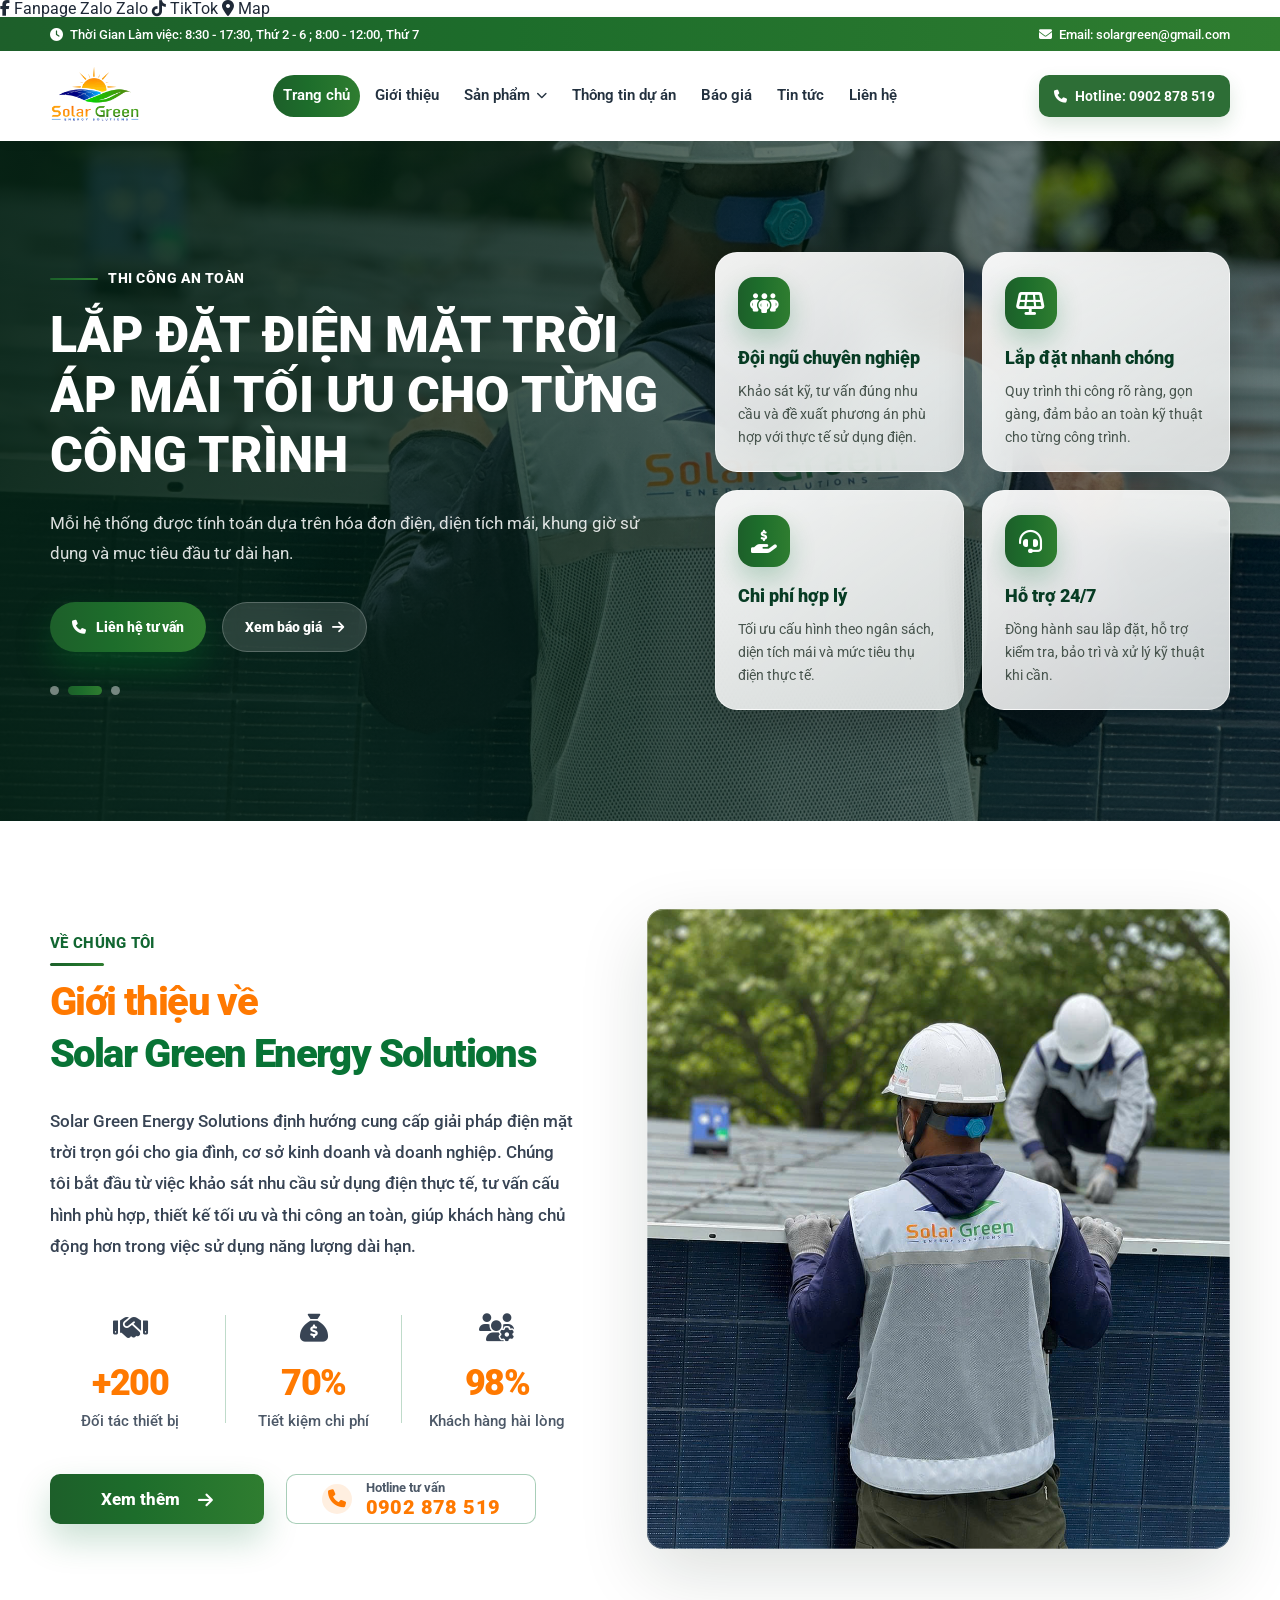
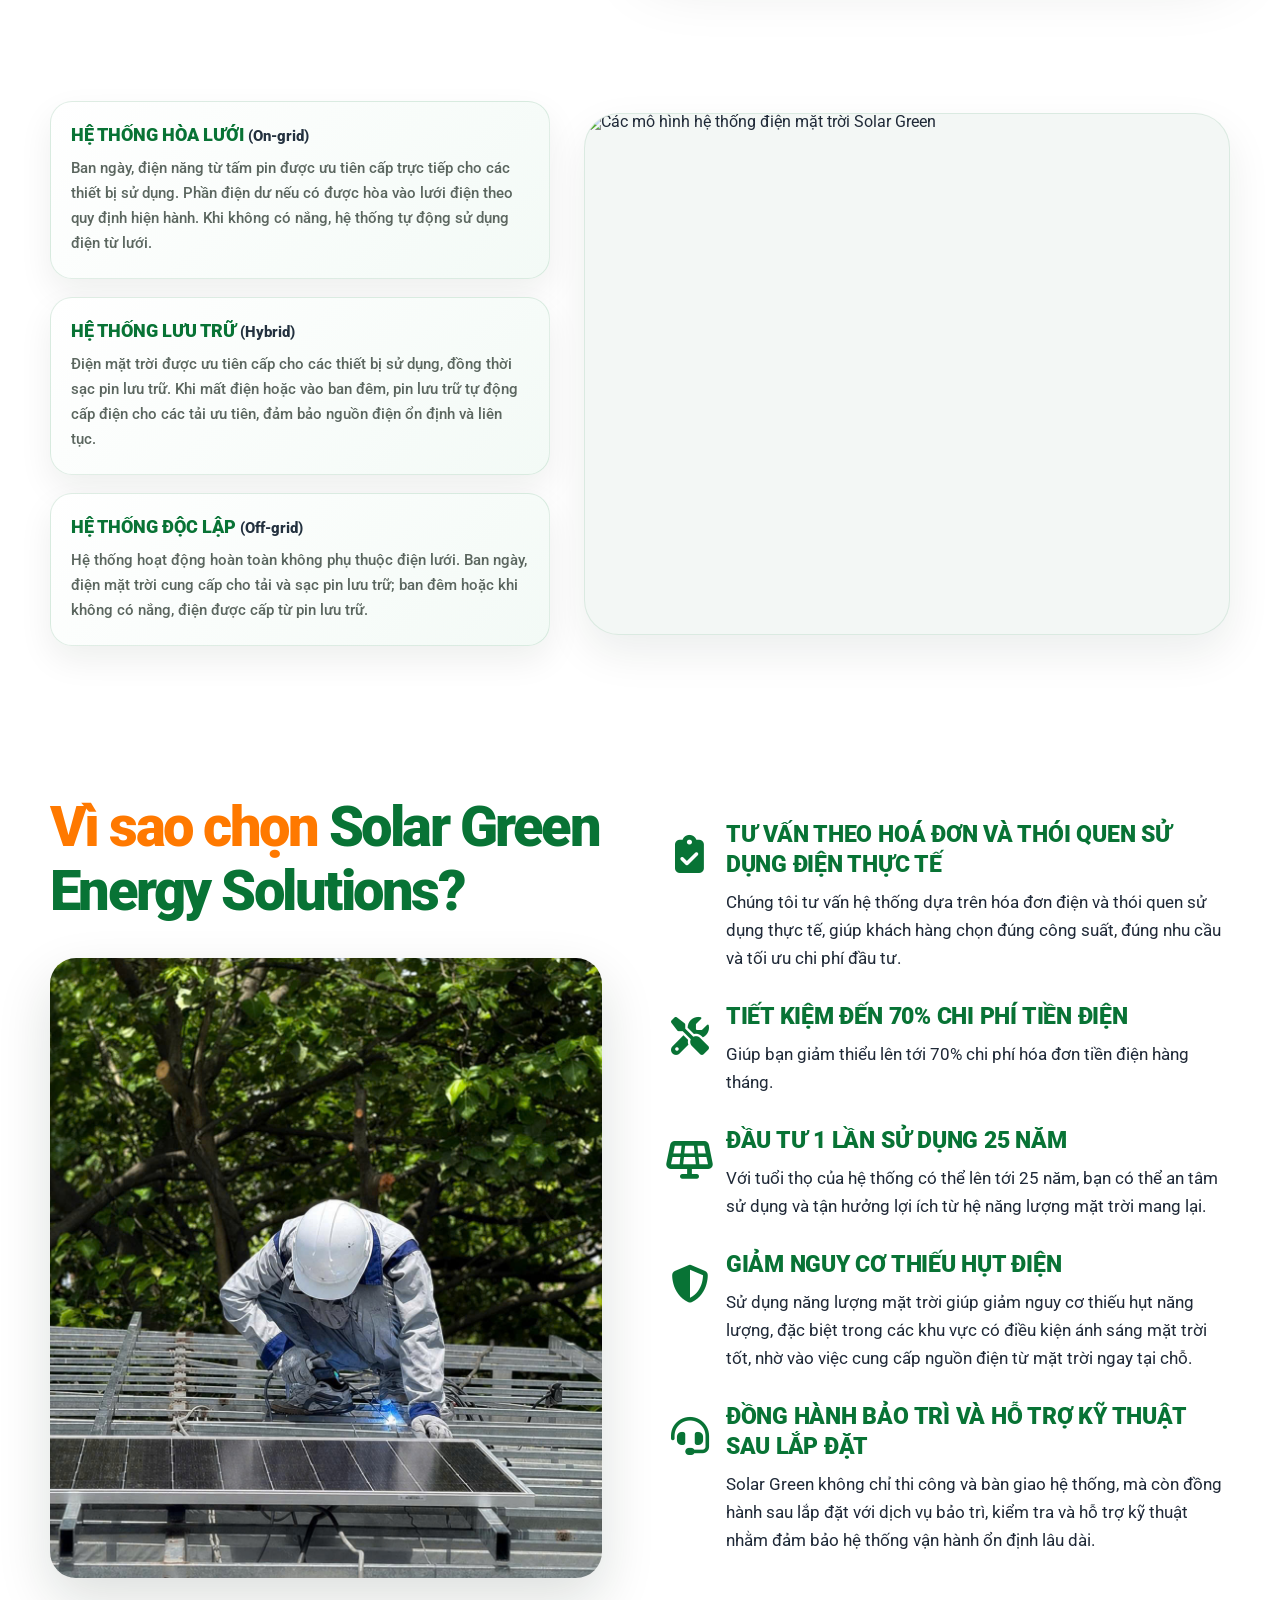
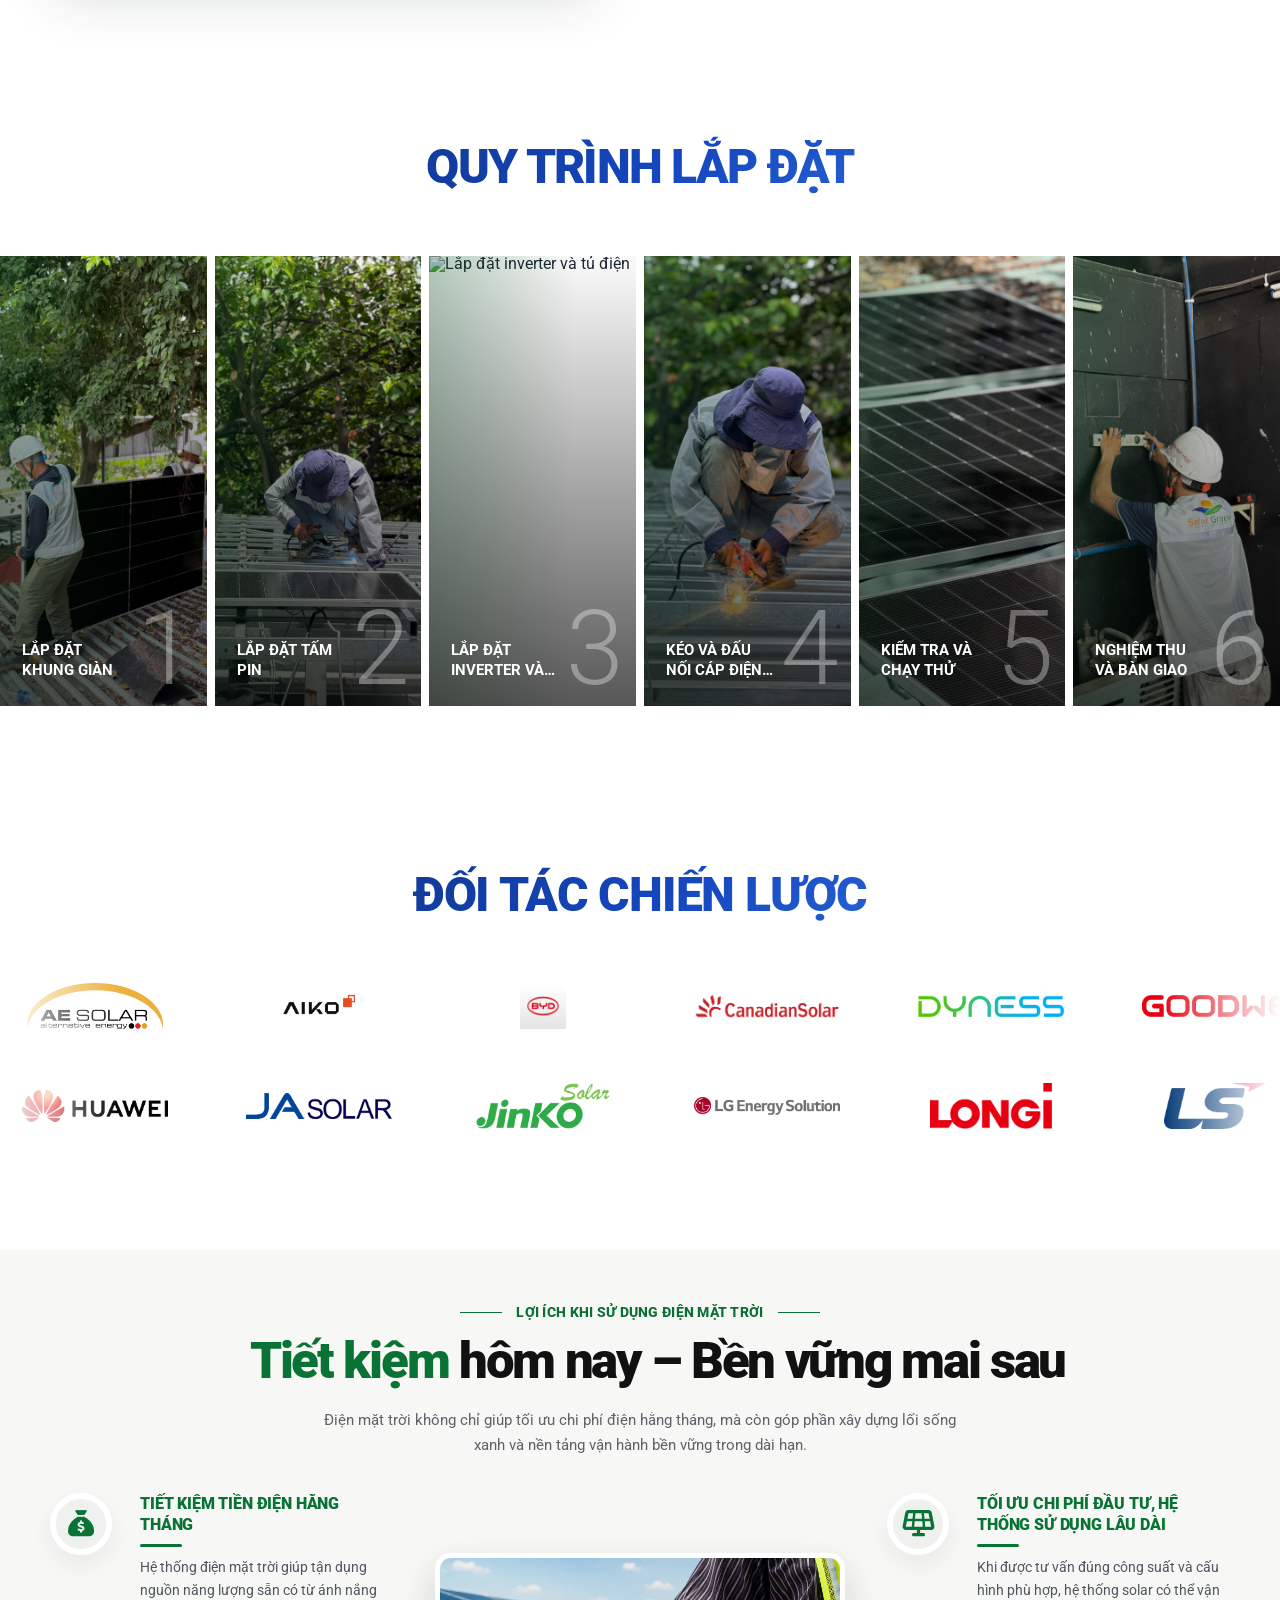
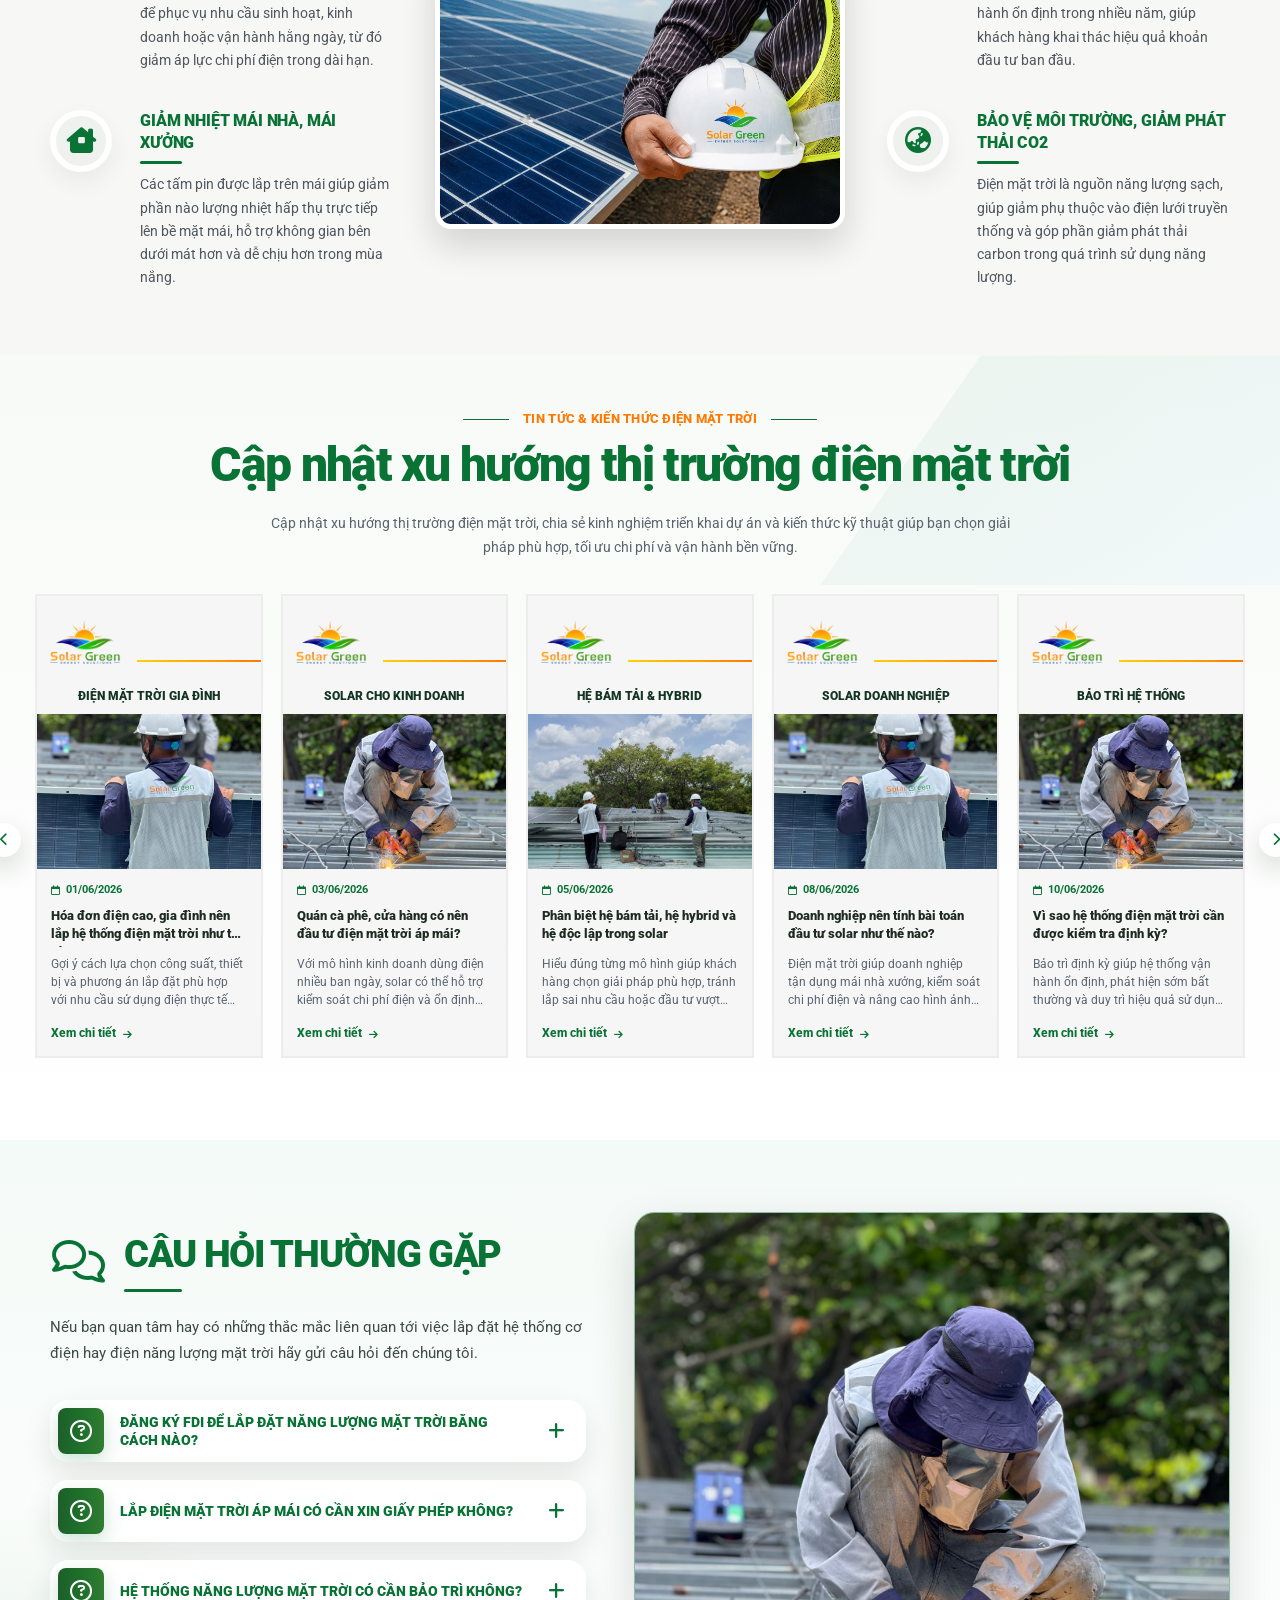
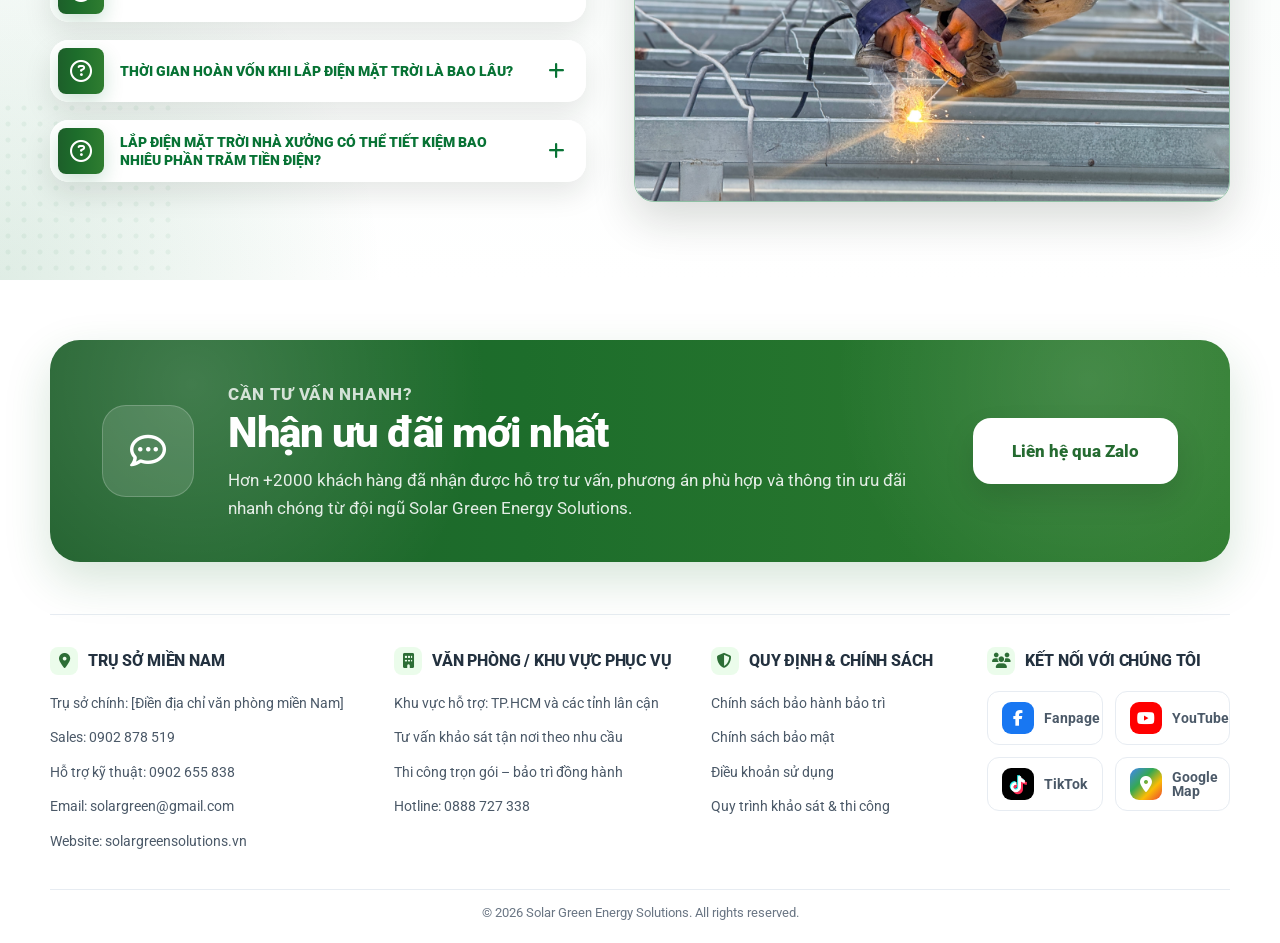
==== commit b1e7bbb9: "update contact fixed" ====
--- a/index.html
+++ b/index.html
@@ -109,6 +109,52 @@
       }
     </script>
   </head>
+  <!-- FIXED SOCIAL CONTACT -->
+  <div class="sg-fixed-contact" id="sgFixedContact">
+    <a
+      href="https://www.facebook.com/"
+      class="sg-fixed-contact-item is-facebook"
+      target="_blank"
+      rel="noopener"
+      aria-label="Fanpage Solar Green"
+    >
+      <i class="fa-brands fa-facebook-f"></i>
+      <span>Fanpage</span>
+    </a>
+
+    <a
+      href="https://zalo.me/0902878519"
+      class="sg-fixed-contact-item is-zalo"
+      target="_blank"
+      rel="noopener"
+      aria-label="Zalo Solar Green"
+    >
+      <strong>Zalo</strong>
+      <span>Zalo</span>
+    </a>
+
+    <a
+      href="https://www.tiktok.com/"
+      class="sg-fixed-contact-item is-tiktok"
+      target="_blank"
+      rel="noopener"
+      aria-label="TikTok Solar Green"
+    >
+      <i class="fa-brands fa-tiktok"></i>
+      <span>TikTok</span>
+    </a>
+
+    <a
+      href="https://maps.google.com/?q=10/29%20Ấp%2016%20Xã%20Đông%20Thạnh"
+      class="sg-fixed-contact-item is-map"
+      target="_blank"
+      rel="noopener"
+      aria-label="Bản đồ Solar Green"
+    >
+      <i class="fa-solid fa-location-dot"></i>
+      <span>Map</span>
+    </a>
+  </div>
   <body>
     <header class="sg-header" id="sgHeader">
       <!-- Topbar -->
@@ -249,13 +295,13 @@
 
             <div class="sg-service-hero-actions">
               <a href="/lien-he.html" class="sg-service-primary-btn">
-                Nhận tư vấn giải pháp
+                <i class="fa-solid fa-phone"></i>
+                Liên hệ tư vấn
+              </a>
+
+              <a href="/bao-gia.html" class="sg-service-phone">
+                Xem báo giá
                 <i class="fa-solid fa-arrow-right"></i>
-              </a>
-
-              <a href="tel:0902878519" class="sg-service-phone">
-                <i class="fa-solid fa-phone"></i>
-                0902 878 519
               </a>
             </div>
 
--- a/css/home.css
+++ b/css/home.css
@@ -949,7 +949,7 @@
 
   .sg-system-card {
     padding: 20px 20px 20px 18px;
-    grid-template-columns: 54px 1fr;
+    /* grid-template-columns: 54px 1fr; */
     gap: 14px;
   }
 
@@ -1014,7 +1014,7 @@
   .sg-system-card {
     padding: 18px 16px;
     border-radius: 18px;
-    grid-template-columns: 46px 1fr;
+    /* grid-template-columns: 46px 1fr; */
     gap: 13px;
   }
 
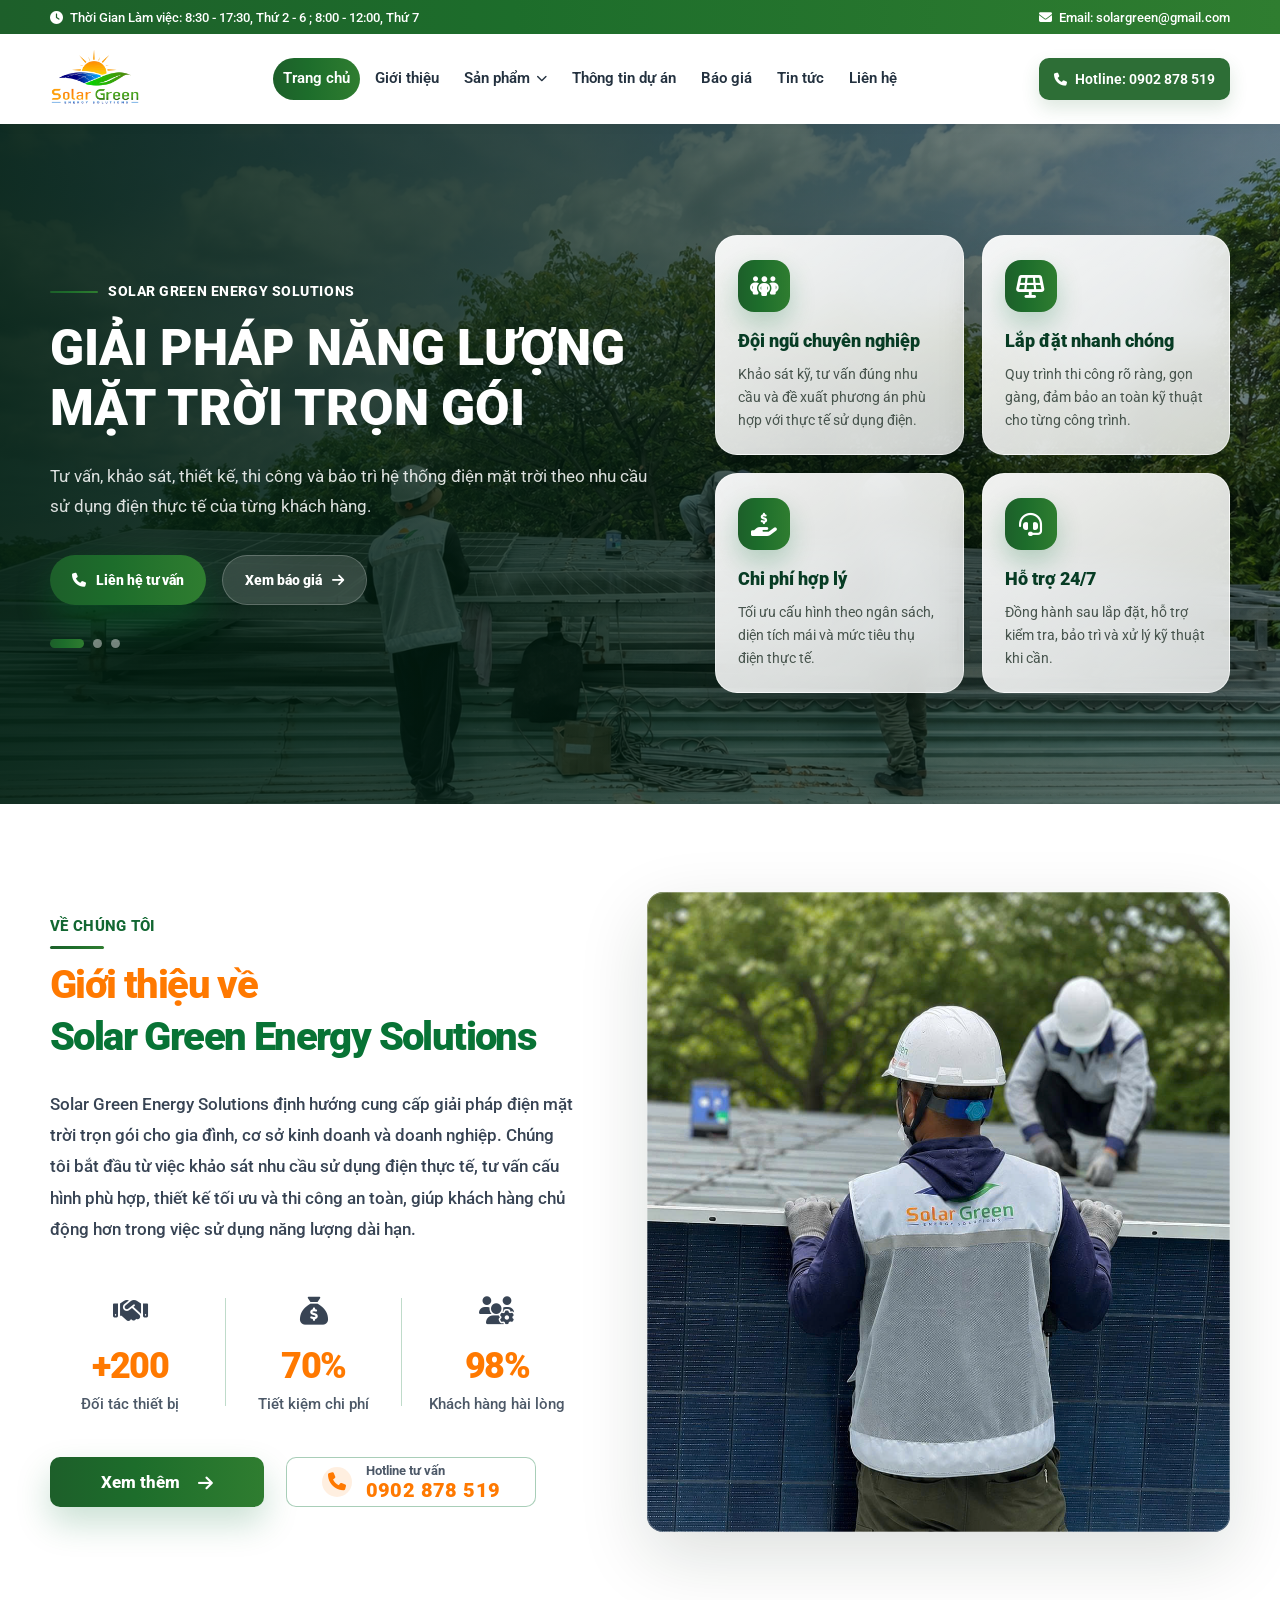
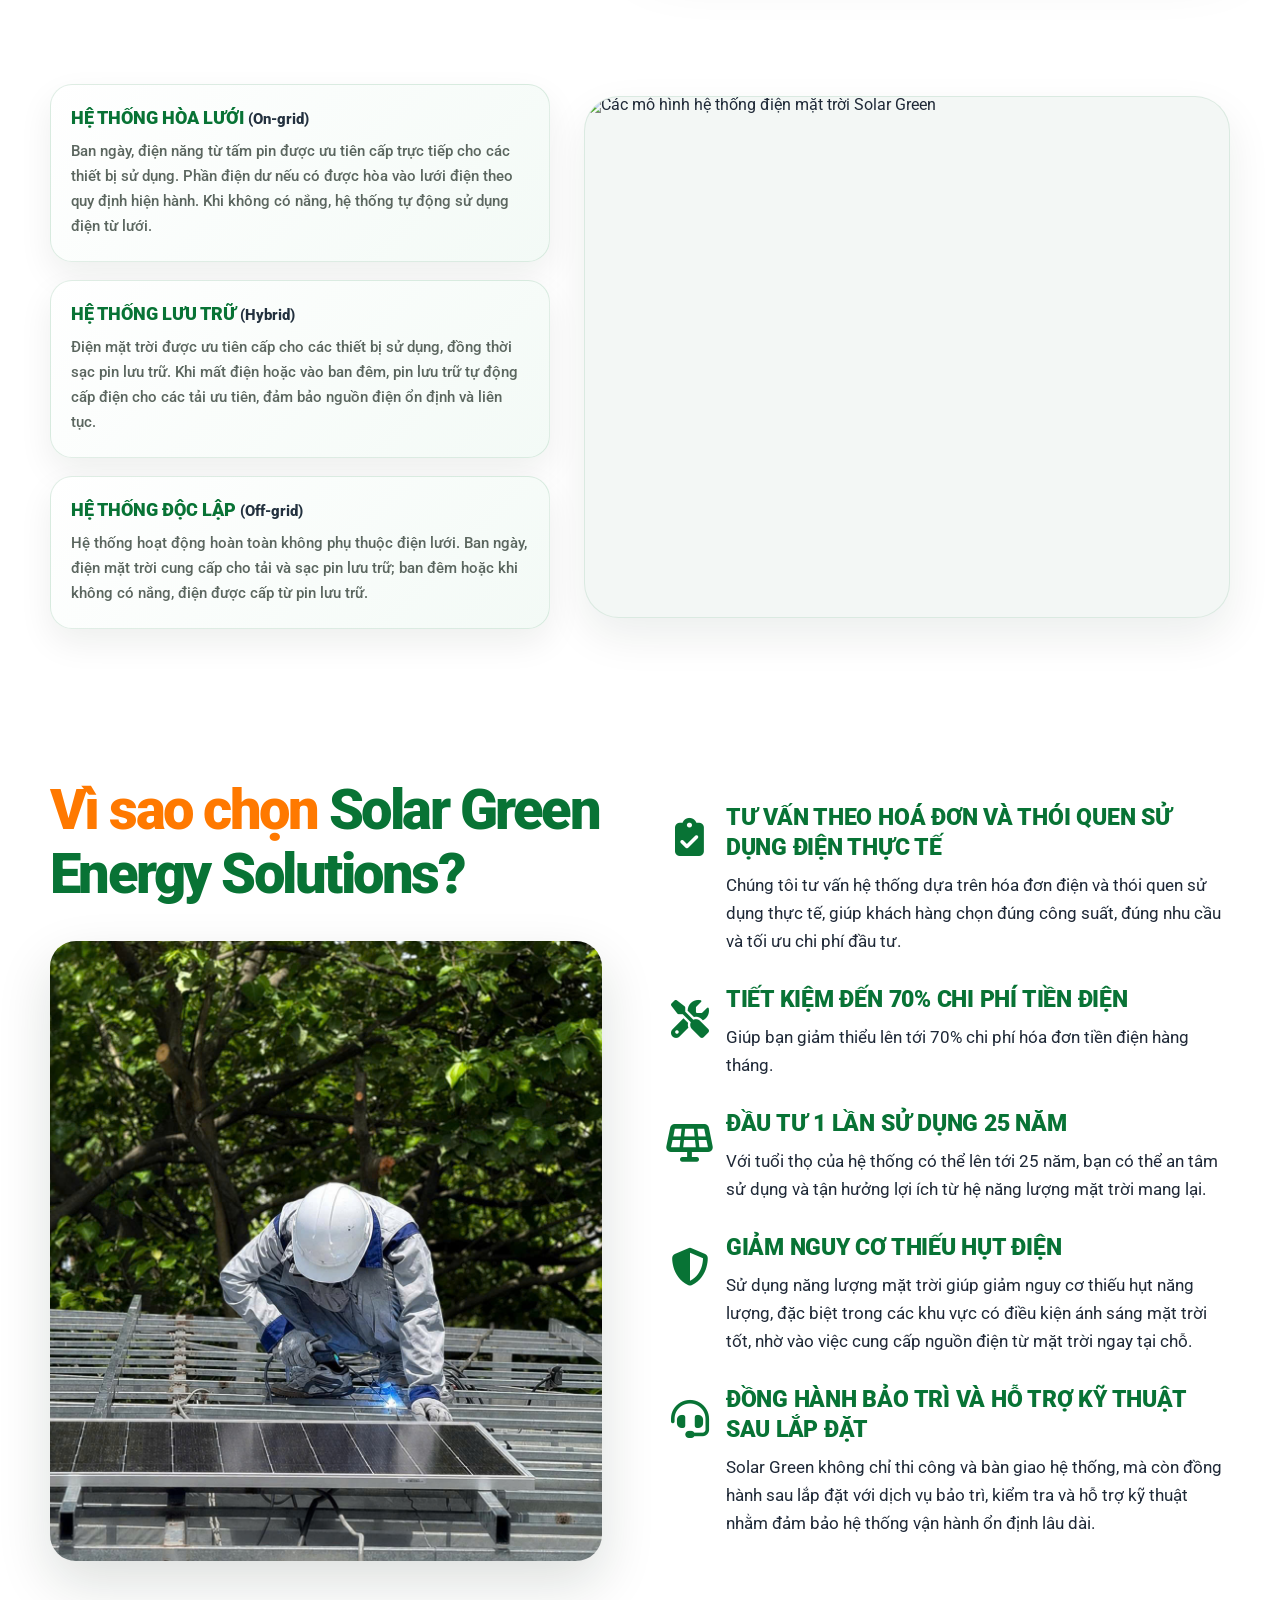
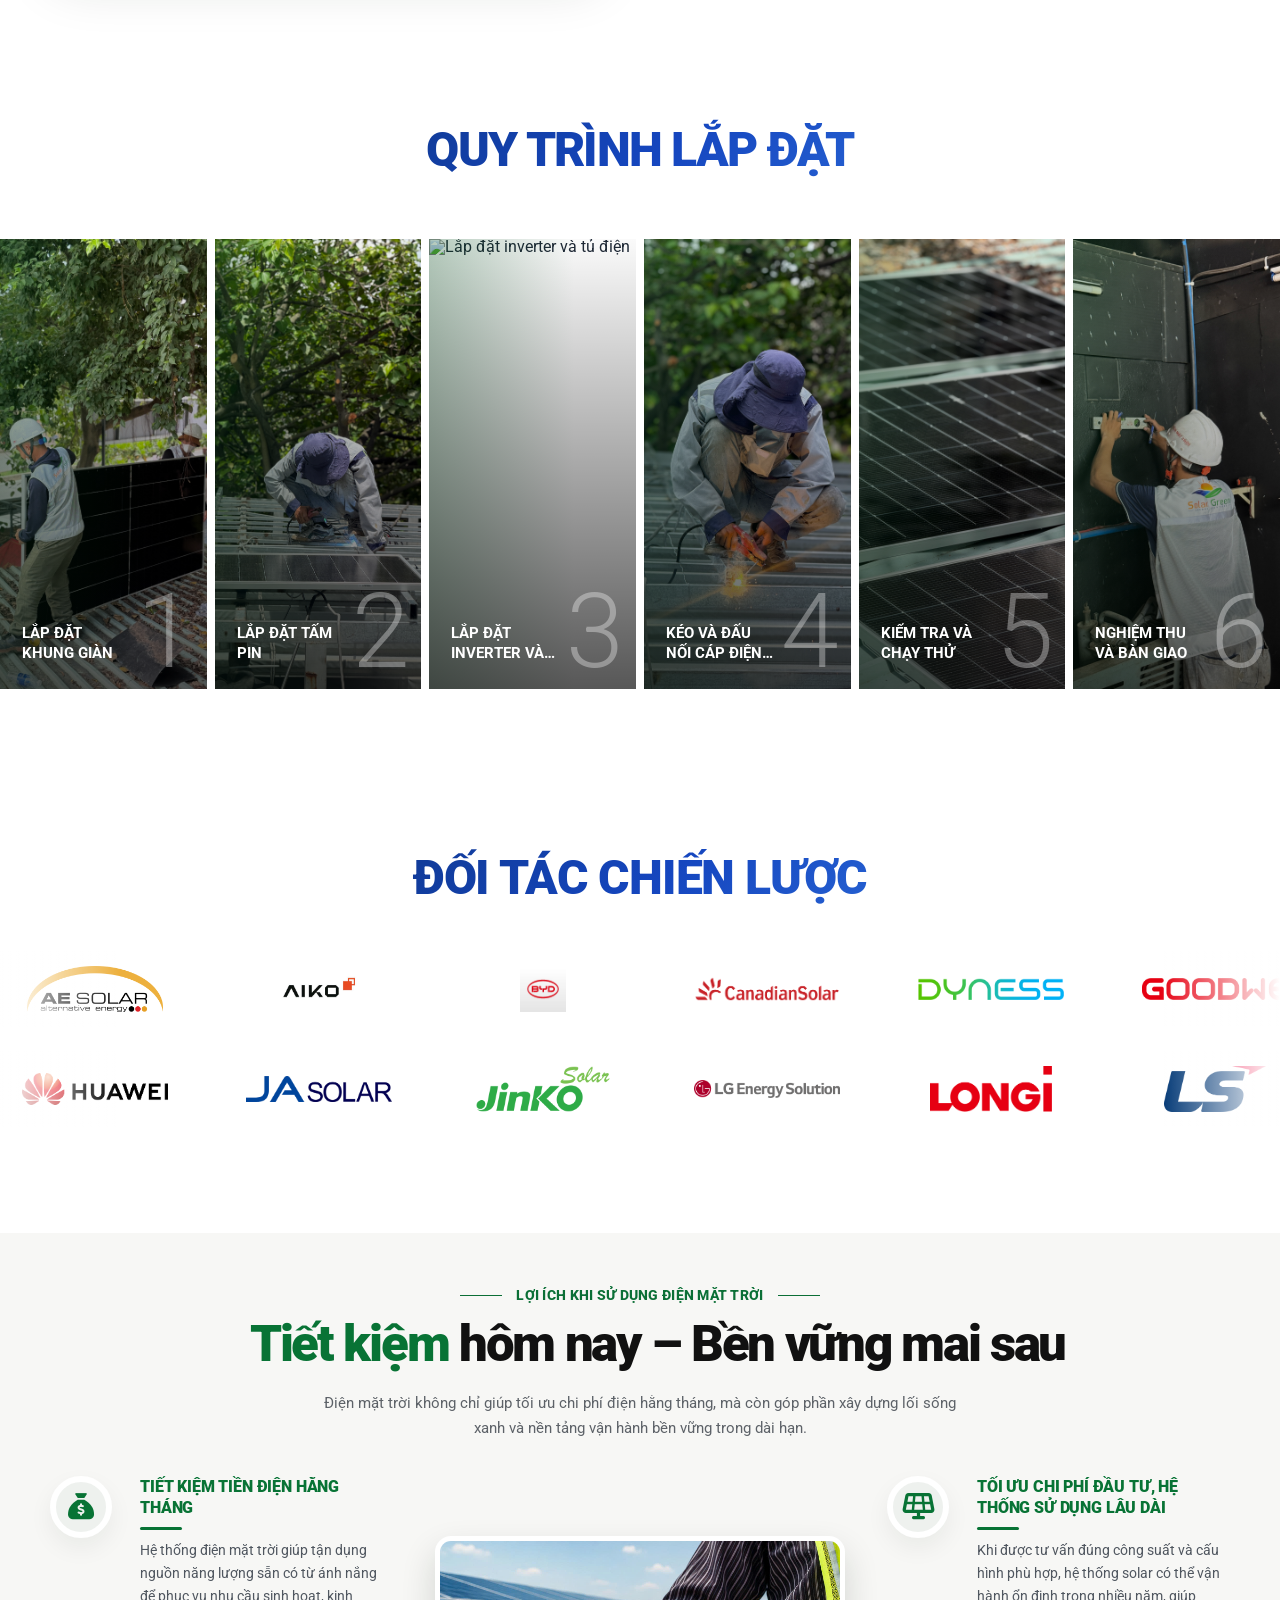
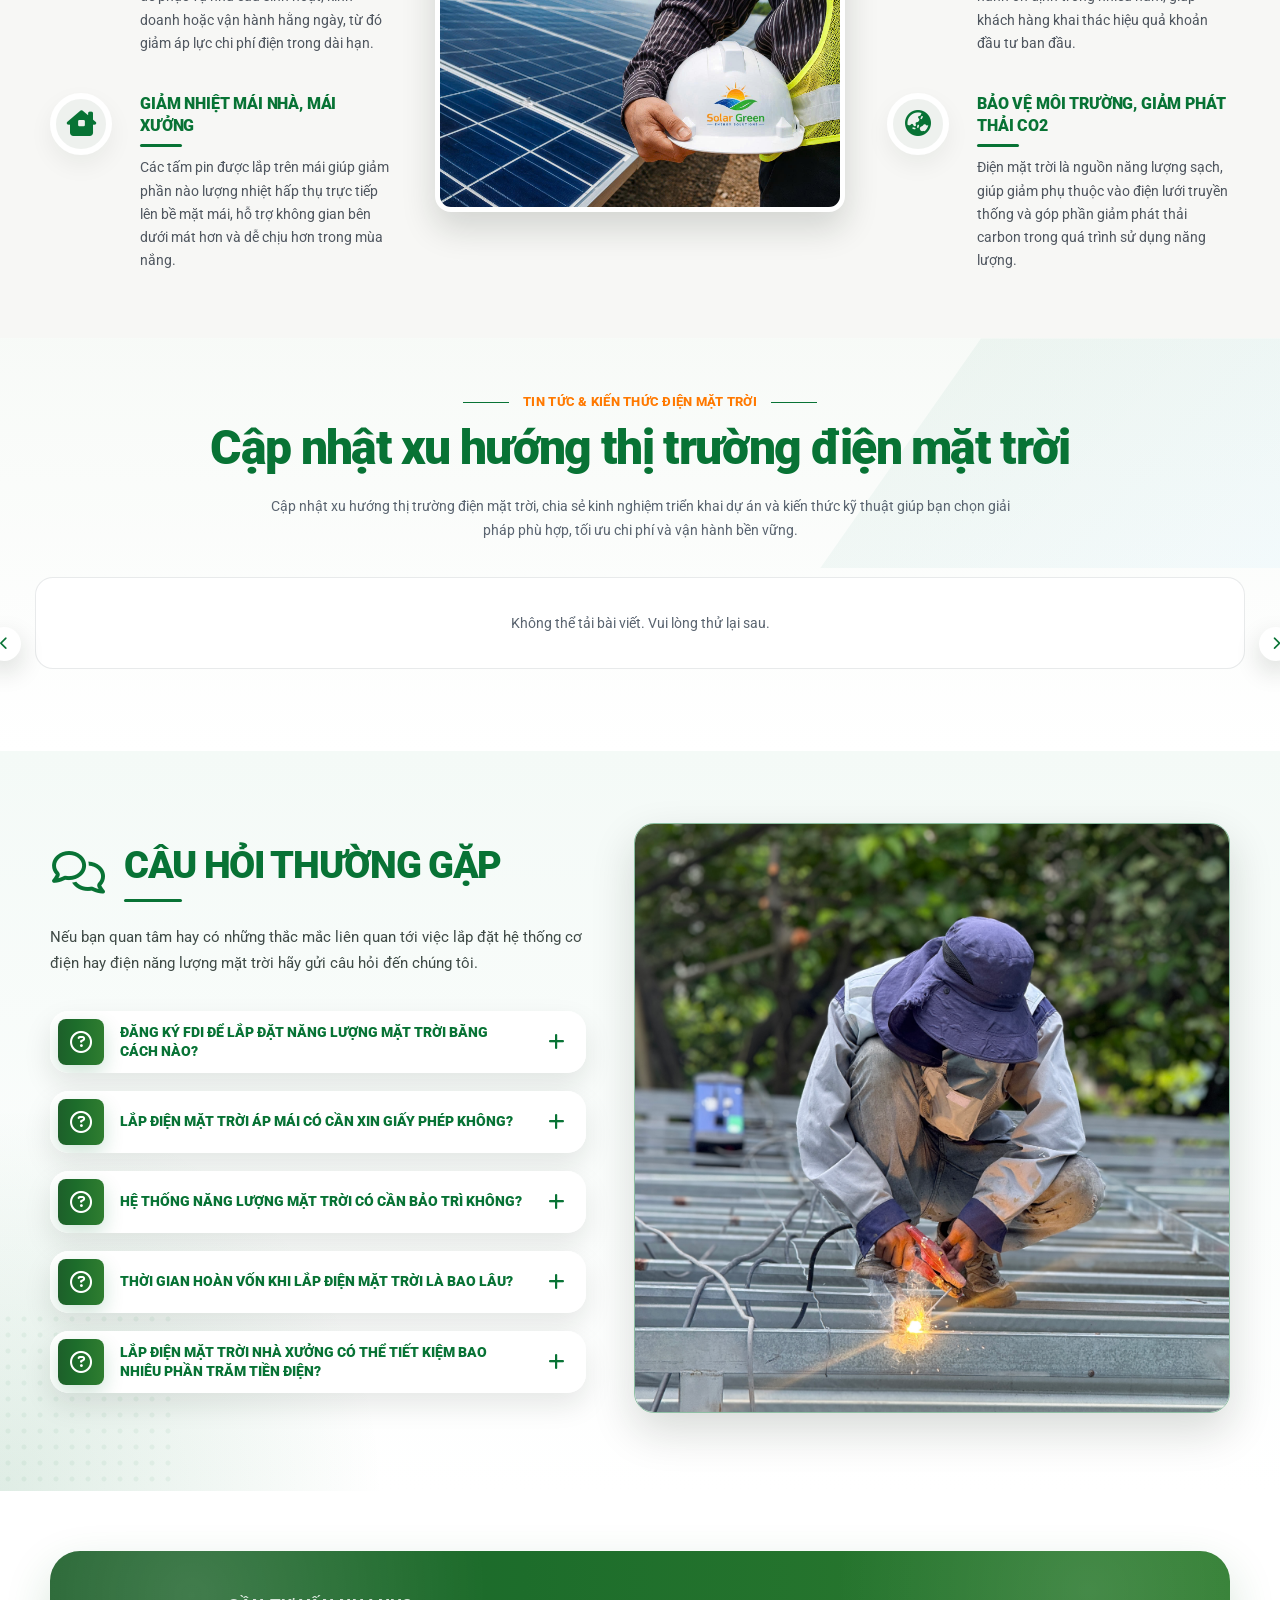
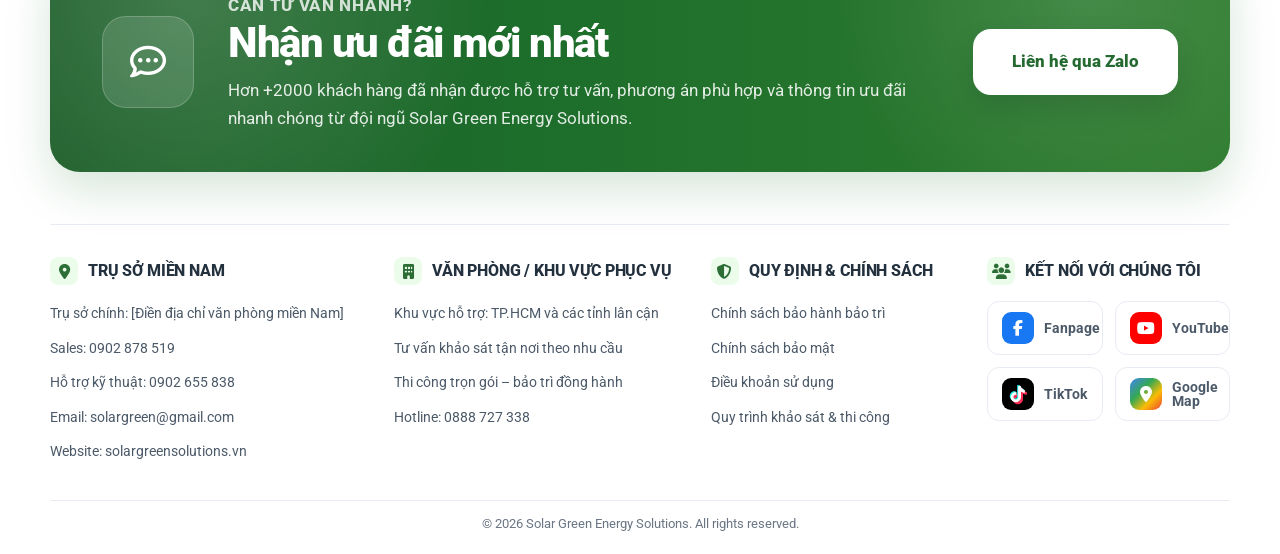
==== commit eb02348d: "update call api blog home" ====
--- a/index.html
+++ b/index.html
@@ -970,226 +970,7 @@
           </button>
 
           <div class="sg-news-slider" id="sgNewsSlider">
-            <article class="sg-news-card">
-              <div class="sg-news-card-head">
-                <img
-                  src="/assets/logosolar.png"
-                  alt="Solar Green Energy Solutions"
-                />
-                <h3>Điện mặt trời gia đình</h3>
-              </div>
-
-              <a
-                href="/kien-thuc/dien-mat-troi-gia-dinh.html"
-                class="sg-news-image"
-              >
-                <img
-                  src="/assets/introduce.jpg"
-                  alt="Hệ thống điện mặt trời áp mái cho gia đình"
-                />
-              </a>
-
-              <div class="sg-news-body">
-                <time datetime="2026-06-01">
-                  <i class="fa-regular fa-calendar"></i>
-                  01/06/2026
-                </time>
-
-                <h4>
-                  Hóa đơn điện cao, gia đình nên lắp hệ thống điện mặt trời như
-                  thế nào?
-                </h4>
-
-                <p>
-                  Gợi ý cách lựa chọn công suất, thiết bị và phương án lắp đặt
-                  phù hợp với nhu cầu sử dụng điện thực tế của hộ gia đình.
-                </p>
-
-                <a
-                  href="/kien-thuc/dien-mat-troi-gia-dinh.html"
-                  class="sg-news-readmore"
-                >
-                  Xem chi tiết
-                  <i class="fa-solid fa-arrow-right"></i>
-                </a>
-              </div>
-            </article>
-
-            <article class="sg-news-card">
-              <div class="sg-news-card-head">
-                <img
-                  src="/assets/logosolar.png"
-                  alt="Solar Green Energy Solutions"
-                />
-                <h3>Solar cho kinh doanh</h3>
-              </div>
-
-              <a
-                href="/kien-thuc/dien-mat-troi-co-so-kinh-doanh.html"
-                class="sg-news-image"
-              >
-                <img
-                  src="/assets/whychoose.jpg"
-                  alt="Điện mặt trời cho quán cà phê và cơ sở kinh doanh"
-                />
-              </a>
-
-              <div class="sg-news-body">
-                <time datetime="2026-06-03">
-                  <i class="fa-regular fa-calendar"></i>
-                  03/06/2026
-                </time>
-
-                <h4>
-                  Quán cà phê, cửa hàng có nên đầu tư điện mặt trời áp mái?
-                </h4>
-
-                <p>
-                  Với mô hình kinh doanh dùng điện nhiều ban ngày, solar có thể
-                  hỗ trợ kiểm soát chi phí điện và ổn định vận hành lâu dài.
-                </p>
-
-                <a
-                  href="/kien-thuc/dien-mat-troi-co-so-kinh-doanh.html"
-                  class="sg-news-readmore"
-                >
-                  Xem chi tiết
-                  <i class="fa-solid fa-arrow-right"></i>
-                </a>
-              </div>
-            </article>
-
-            <article class="sg-news-card">
-              <div class="sg-news-card-head">
-                <img
-                  src="/assets/logosolar.png"
-                  alt="Solar Green Energy Solutions"
-                />
-                <h3>Hệ bám tải & Hybrid</h3>
-              </div>
-
-              <a
-                href="/kien-thuc/he-bam-tai-hybrid-doc-lap.html"
-                class="sg-news-image"
-              >
-                <img
-                  src="/assets/banner.png"
-                  alt="Hệ thống điện mặt trời bám tải và hybrid"
-                />
-              </a>
-
-              <div class="sg-news-body">
-                <time datetime="2026-06-05">
-                  <i class="fa-regular fa-calendar"></i>
-                  05/06/2026
-                </time>
-
-                <h4>
-                  Phân biệt hệ bám tải, hệ hybrid và hệ độc lập trong solar
-                </h4>
-
-                <p>
-                  Hiểu đúng từng mô hình giúp khách hàng chọn giải pháp phù hợp,
-                  tránh lắp sai nhu cầu hoặc đầu tư vượt ngân sách.
-                </p>
-
-                <a
-                  href="/kien-thuc/he-bam-tai-hybrid-doc-lap.html"
-                  class="sg-news-readmore"
-                >
-                  Xem chi tiết
-                  <i class="fa-solid fa-arrow-right"></i>
-                </a>
-              </div>
-            </article>
-
-            <article class="sg-news-card">
-              <div class="sg-news-card-head">
-                <img
-                  src="/assets/logosolar.png"
-                  alt="Solar Green Energy Solutions"
-                />
-                <h3>Solar doanh nghiệp</h3>
-              </div>
-
-              <a
-                href="/kien-thuc/dien-mat-troi-doanh-nghiep.html"
-                class="sg-news-image"
-              >
-                <img
-                  src="/assets/introduce.jpg"
-                  alt="Điện mặt trời áp mái cho nhà xưởng và doanh nghiệp"
-                />
-              </a>
-
-              <div class="sg-news-body">
-                <time datetime="2026-06-08">
-                  <i class="fa-regular fa-calendar"></i>
-                  08/06/2026
-                </time>
-
-                <h4>
-                  Doanh nghiệp nên tính bài toán đầu tư solar như thế nào?
-                </h4>
-
-                <p>
-                  Điện mặt trời giúp doanh nghiệp tận dụng mái nhà xưởng, kiểm
-                  soát chi phí điện và nâng cao hình ảnh vận hành xanh.
-                </p>
-
-                <a
-                  href="/kien-thuc/dien-mat-troi-doanh-nghiep.html"
-                  class="sg-news-readmore"
-                >
-                  Xem chi tiết
-                  <i class="fa-solid fa-arrow-right"></i>
-                </a>
-              </div>
-            </article>
-
-            <article class="sg-news-card">
-              <div class="sg-news-card-head">
-                <img
-                  src="/assets/logosolar.png"
-                  alt="Solar Green Energy Solutions"
-                />
-                <h3>Bảo trì hệ thống</h3>
-              </div>
-
-              <a
-                href="/kien-thuc/bao-tri-he-thong-dien-mat-troi.html"
-                class="sg-news-image"
-              >
-                <img
-                  src="/assets/whychoose.jpg"
-                  alt="Bảo trì hệ thống điện mặt trời sau lắp đặt"
-                />
-              </a>
-
-              <div class="sg-news-body">
-                <time datetime="2026-06-10">
-                  <i class="fa-regular fa-calendar"></i>
-                  10/06/2026
-                </time>
-
-                <h4>
-                  Vì sao hệ thống điện mặt trời cần được kiểm tra định kỳ?
-                </h4>
-
-                <p>
-                  Bảo trì định kỳ giúp hệ thống vận hành ổn định, phát hiện sớm
-                  bất thường và duy trì hiệu quả sử dụng lâu dài.
-                </p>
-
-                <a
-                  href="/kien-thuc/bao-tri-he-thong-dien-mat-troi.html"
-                  class="sg-news-readmore"
-                >
-                  Xem chi tiết
-                  <i class="fa-solid fa-arrow-right"></i>
-                </a>
-              </div>
-            </article>
+            <!-- JS sẽ render skeleton + bài viết API tại đây -->
           </div>
 
           <button
--- a/css/home.css
+++ b/css/home.css
@@ -2281,6 +2281,124 @@
     font-size: 13px;
   }
 }
+/* =========================
+   NEWS SKELETON
+========================= */
+
+.sg-news-card.is-skeleton {
+  pointer-events: none;
+}
+
+.sg-news-skeleton-logo,
+.sg-news-skeleton-line,
+.sg-news-skeleton-image {
+  position: relative;
+  overflow: hidden;
+  background: #e9eee9;
+}
+
+.sg-news-skeleton-logo {
+  width: 72px;
+  height: 28px;
+  border-radius: 8px;
+  margin-bottom: 12px;
+}
+
+.sg-news-skeleton-line {
+  height: 12px;
+  border-radius: 999px;
+}
+
+.sg-news-skeleton-line.is-head {
+  width: 78%;
+  margin: 0 auto;
+}
+
+.sg-news-skeleton-line.is-date {
+  width: 42%;
+  height: 10px;
+  margin-bottom: 12px;
+}
+
+.sg-news-skeleton-line.is-title {
+  width: 100%;
+  height: 13px;
+  margin-bottom: 8px;
+}
+
+.sg-news-skeleton-line.is-title-short {
+  width: 76%;
+  height: 13px;
+  margin-bottom: 14px;
+}
+
+.sg-news-skeleton-line.is-text {
+  width: 100%;
+  height: 10px;
+  margin-bottom: 8px;
+}
+
+.sg-news-skeleton-line.is-text-short {
+  width: 68%;
+  height: 10px;
+  margin-bottom: 16px;
+}
+
+.sg-news-skeleton-line.is-btn {
+  width: 48%;
+  height: 11px;
+}
+
+.sg-news-skeleton-image {
+  width: 100%;
+  height: 155px;
+}
+
+.sg-news-skeleton-logo::before,
+.sg-news-skeleton-line::before,
+.sg-news-skeleton-image::before {
+  content: "";
+  position: absolute;
+  inset: 0;
+  transform: translateX(-100%);
+  background: linear-gradient(
+    90deg,
+    transparent 0%,
+    rgba(255, 255, 255, 0.75) 50%,
+    transparent 100%
+  );
+  animation: sgNewsSkeletonMove 1.25s linear infinite;
+}
+
+@keyframes sgNewsSkeletonMove {
+  100% {
+    transform: translateX(100%);
+  }
+}
+
+.sg-news-empty {
+  width: 100%;
+  padding: 34px 20px;
+  border-radius: 18px;
+  background: #ffffff;
+  border: 1px solid rgba(35, 49, 63, 0.1);
+  color: #5a6470;
+  font-size: 14px;
+  line-height: 1.6;
+  text-align: center;
+}
+
+@media (max-width: 991px) {
+  .sg-news-skeleton-image {
+    height: 180px;
+  }
+}
+
+@media (max-width: 767px) {
+  .sg-news-skeleton-image {
+    height: 210px;
+  }
+}
 
 /* =========================
    FAQ SECTION
--- a/css/components.css
+++ b/css/components.css
@@ -131,6 +131,7 @@
   margin-bottom: -50px;
 }
 
+/* không cho coppy */
 html,
 body,
 * {
@@ -157,3 +158,226 @@
   -ms-user-select: text;
   user-select: text;
 }
+
+/* =========================
+   FIXED SOCIAL CONTACT
+========================= */
+
+.sg-fixed-contact {
+  position: fixed;
+  right: 18px;
+  top: 58%;
+  transform: translateY(-50%) translateX(90px);
+  z-index: 999;
+  display: grid;
+  gap: 12px;
+  opacity: 0;
+  visibility: hidden;
+  pointer-events: none;
+  transition:
+    opacity 0.35s ease,
+    visibility 0.35s ease,
+    transform 0.35s ease;
+}
+
+.sg-fixed-contact.is-show {
+  opacity: 1;
+  visibility: visible;
+  pointer-events: auto;
+  transform: translateY(-50%) translateX(0);
+}
+
+.sg-fixed-contact-item {
+  position: relative;
+  width: 50px;
+  height: 50px;
+  border-radius: 999px;
+  display: grid;
+  place-items: center;
+  color: #ffffff;
+  text-decoration: none;
+  box-shadow: 0 14px 30px rgba(16, 32, 20, 0.2);
+  isolation: isolate;
+  animation: sgContactFloat 2.8s ease-in-out infinite;
+  transition:
+    transform 0.22s ease,
+    box-shadow 0.22s ease,
+    filter 0.22s ease;
+}
+
+.sg-fixed-contact-item::before {
+  content: "";
+  position: absolute;
+  inset: -5px;
+  border-radius: inherit;
+  background: inherit;
+  opacity: 0.22;
+  z-index: -1;
+  animation: sgContactPulse 1.8s ease-out infinite;
+}
+
+.sg-fixed-contact-item:nth-child(2) {
+  animation-delay: 0.15s;
+}
+
+.sg-fixed-contact-item:nth-child(3) {
+  animation-delay: 0.3s;
+}
+
+.sg-fixed-contact-item:nth-child(4) {
+  animation-delay: 0.45s;
+}
+
+.sg-fixed-contact-item i {
+  font-size: 20px;
+  line-height: 1;
+}
+
+.sg-fixed-contact-item strong {
+  color: #ffffff;
+  font-size: 12px;
+  line-height: 1;
+  font-weight: 950;
+  letter-spacing: -0.02em;
+}
+
+.sg-fixed-contact-item span {
+  position: absolute;
+  right: calc(100% + 12px);
+  top: 50%;
+  transform: translateY(-50%) translateX(10px);
+  min-width: max-content;
+  padding: 9px 13px;
+  border-radius: 999px;
+  background: #23313f;
+  color: #ffffff;
+  font-size: 12px;
+  line-height: 1;
+  font-weight: 900;
+  opacity: 0;
+  visibility: hidden;
+  pointer-events: none;
+  box-shadow: 0 12px 26px rgba(16, 32, 20, 0.18);
+  transition:
+    opacity 0.2s ease,
+    visibility 0.2s ease,
+    transform 0.2s ease;
+}
+
+.sg-fixed-contact-item span::after {
+  content: "";
+  position: absolute;
+  right: -5px;
+  top: 50%;
+  width: 10px;
+  height: 10px;
+  background: #23313f;
+  transform: translateY(-50%) rotate(45deg);
+}
+
+.sg-fixed-contact-item:hover {
+  transform: translateX(-5px) scale(1.08);
+  box-shadow: 0 18px 38px rgba(16, 32, 20, 0.28);
+  filter: saturate(1.1);
+}
+
+.sg-fixed-contact-item:hover span {
+  opacity: 1;
+  visibility: visible;
+  transform: translateY(-50%) translateX(0);
+}
+
+.sg-fixed-contact-item.is-facebook {
+  background: linear-gradient(135deg, #1877f2 0%, #0b5fd3 100%);
+}
+
+.sg-fixed-contact-item.is-zalo {
+  background: linear-gradient(135deg, #0068ff 0%, #004ec2 100%);
+}
+
+.sg-fixed-contact-item.is-tiktok {
+  background: linear-gradient(135deg, #111111 0%, #2a2a2a 100%);
+}
+
+.sg-fixed-contact-item.is-map {
+  background: linear-gradient(135deg, #087335 0%, #12a354 100%);
+}
+
+@keyframes sgContactPulse {
+  0% {
+    transform: scale(0.9);
+    opacity: 0.32;
+  }
+
+  70% {
+    transform: scale(1.22);
+    opacity: 0;
+  }
+
+  100% {
+    transform: scale(1.22);
+    opacity: 0;
+  }
+}
+
+@keyframes sgContactFloat {
+  0%,
+  100% {
+    transform: translateY(0);
+  }
+
+  50% {
+    transform: translateY(-4px);
+  }
+}
+
+/* MOBILE: vẫn dạng dọc, gọn hơn */
+@media (max-width: 767px) {
+  .sg-fixed-contact {
+    right: 12px;
+    top: auto;
+    bottom: 92px;
+    transform: translateX(80px);
+    gap: 10px;
+  }
+
+  .sg-fixed-contact.is-show {
+    transform: translateX(0);
+  }
+
+  .sg-fixed-contact-item {
+    width: 44px;
+    height: 44px;
+    box-shadow: 0 10px 24px rgba(16, 32, 20, 0.2);
+  }
+
+  .sg-fixed-contact-item i {
+    font-size: 17px;
+  }
+
+  .sg-fixed-contact-item strong {
+    font-size: 10.5px;
+  }
+
+  .sg-fixed-contact-item span {
+    right: calc(100% + 10px);
+    padding: 8px 10px;
+    font-size: 11px;
+  }
+
+  .sg-fixed-contact-item:hover {
+    transform: scale(1.04);
+  }
+}
+
+@media (max-width: 420px) {
+  .sg-fixed-contact {
+    right: 10px;
+    bottom: 82px;
+  }
+
+  .sg-fixed-contact-item {
+    width: 42px;
+    height: 42px;
+  }
+}
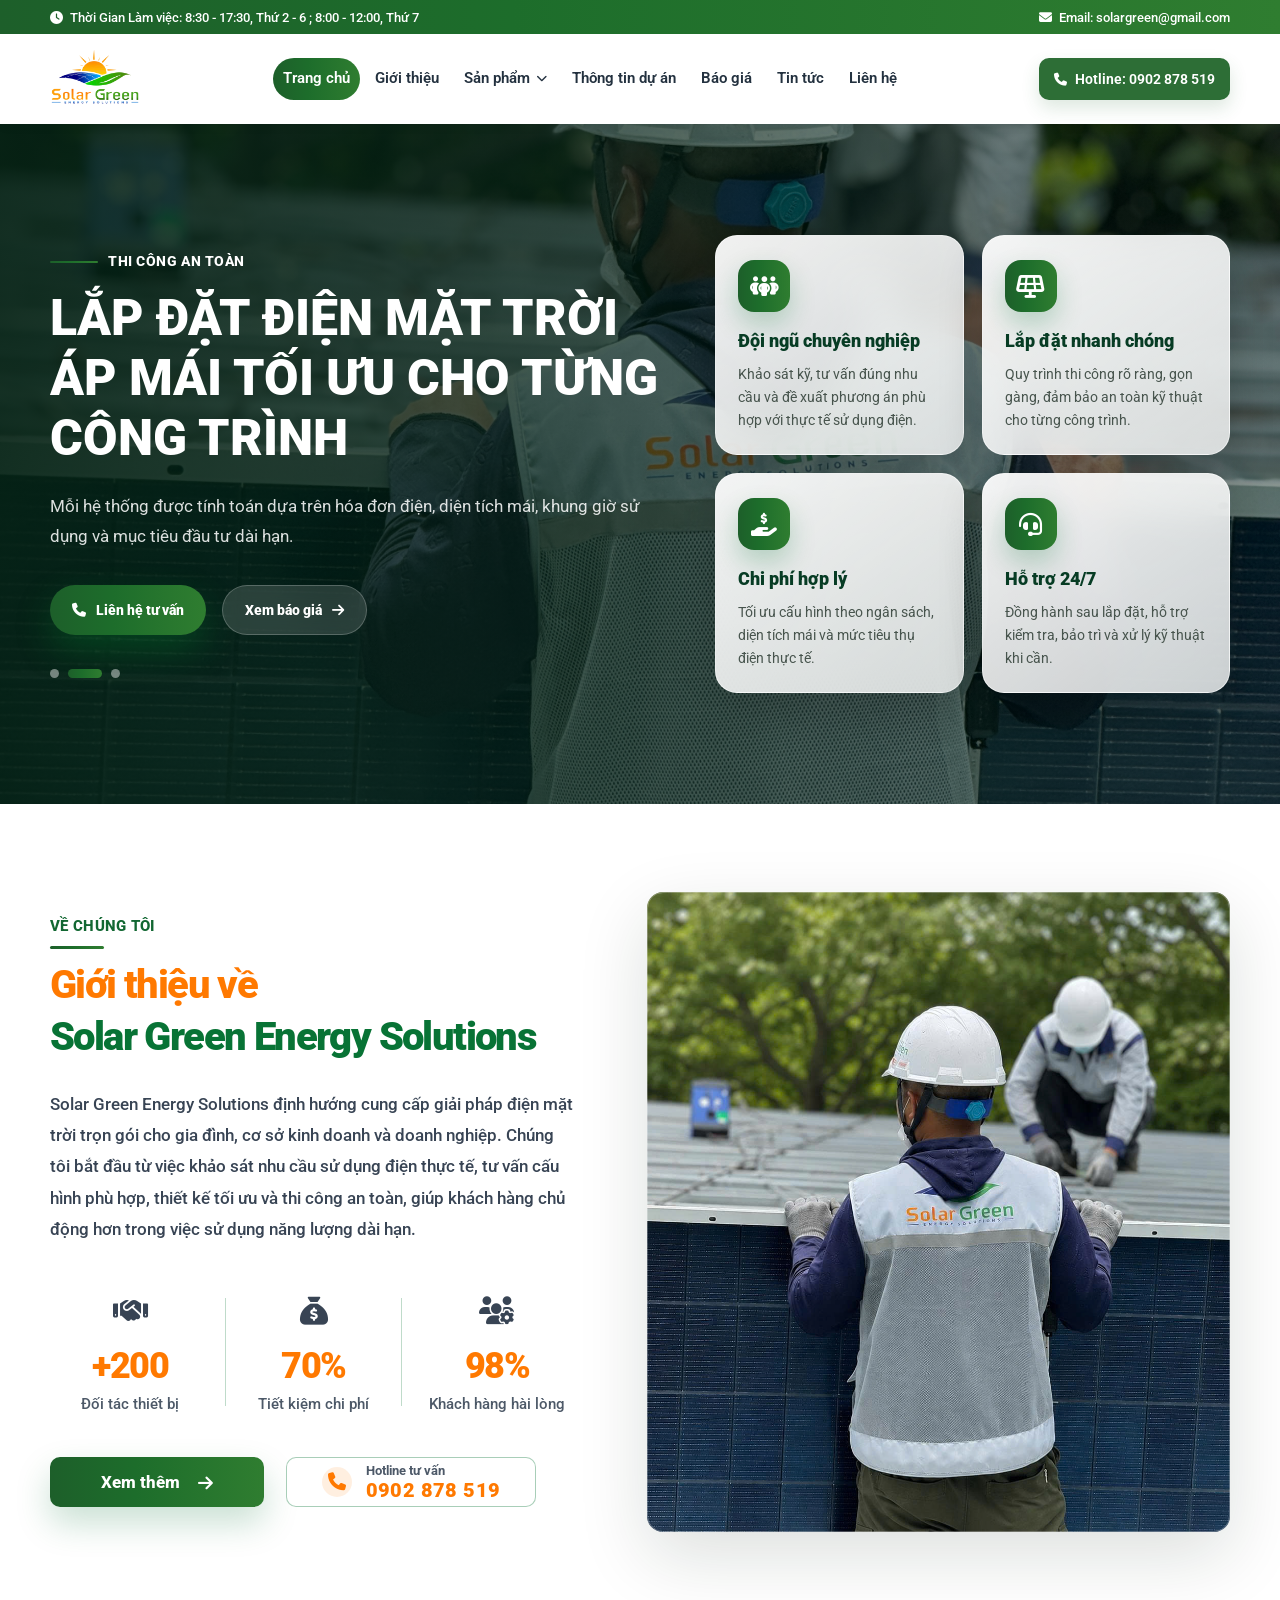
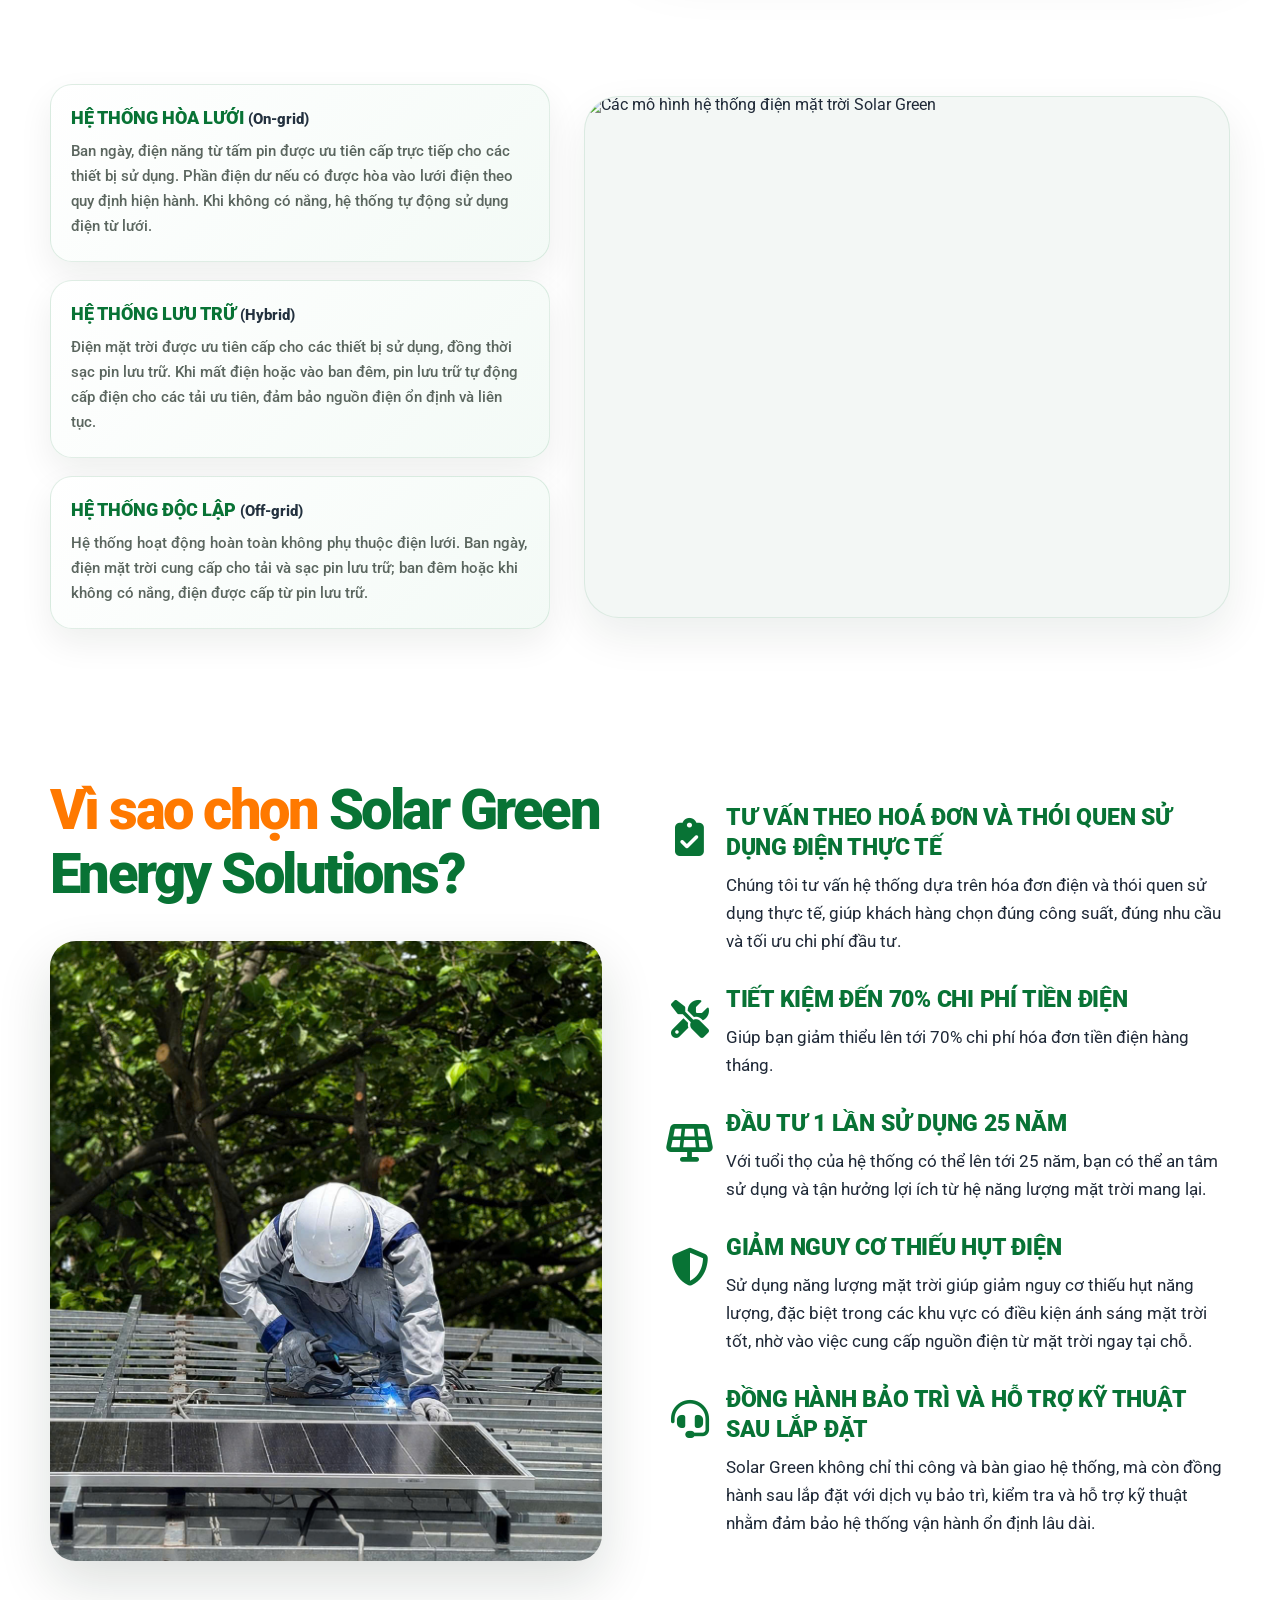
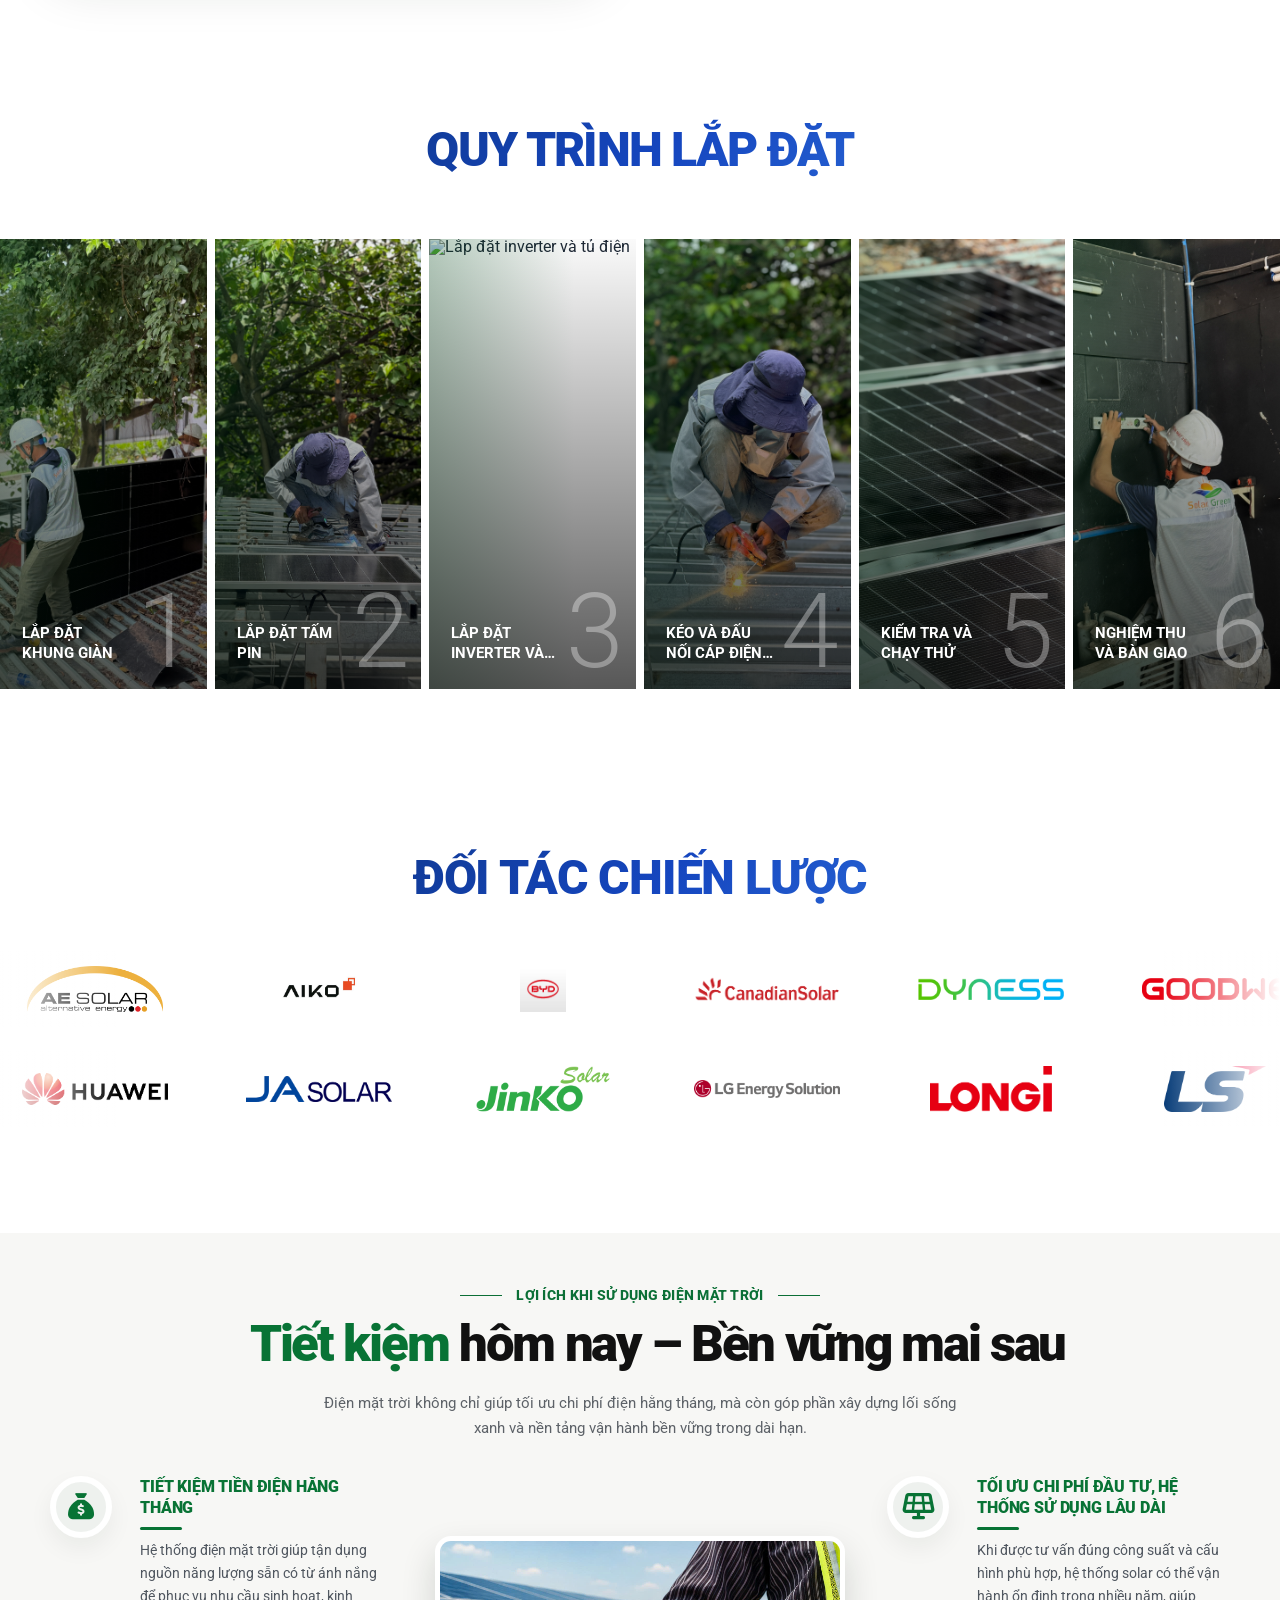
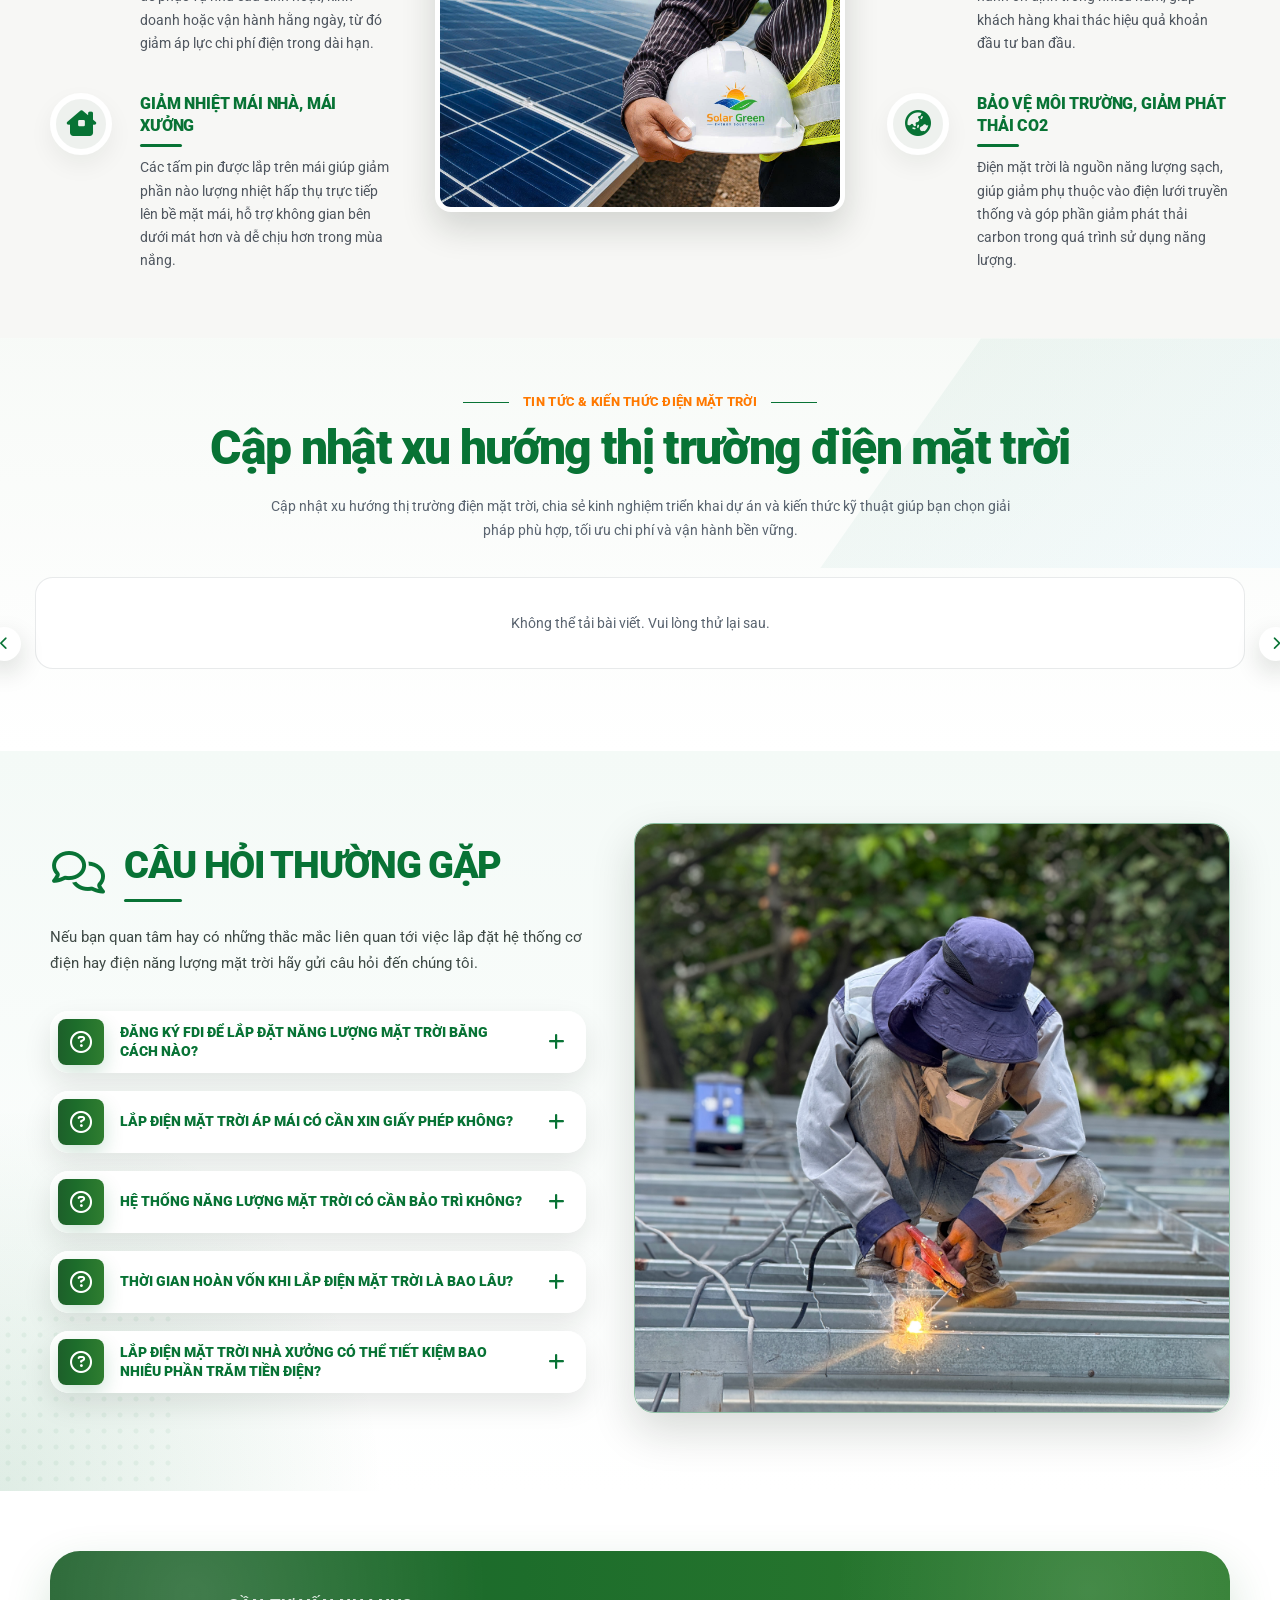
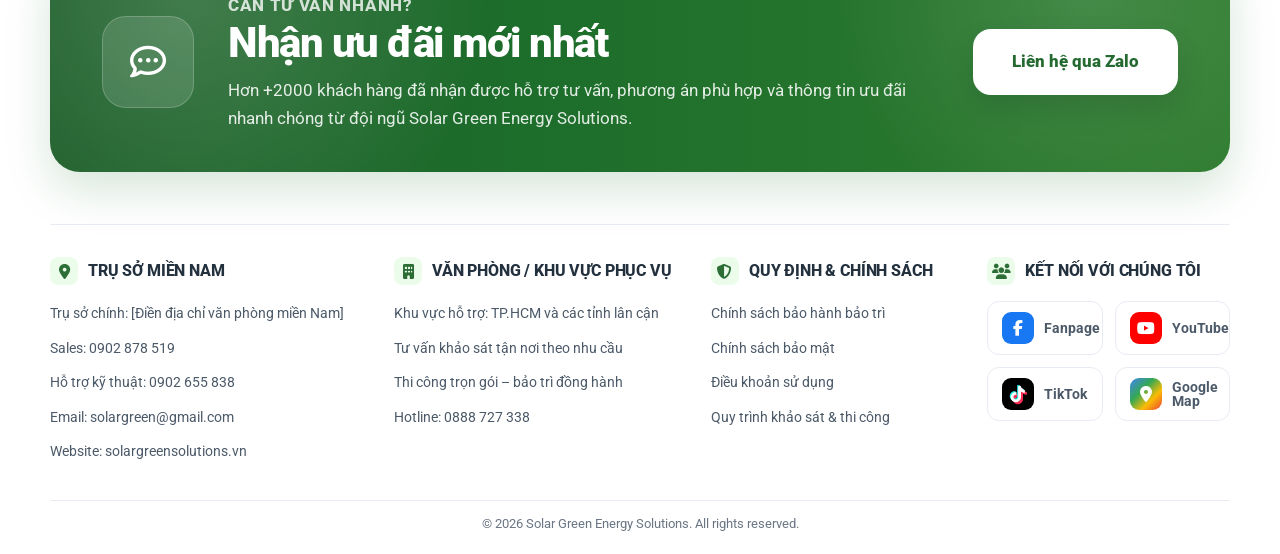
==== commit 1abbc3a5: "update all page nav mobile" ====
--- a/index.html
+++ b/index.html
@@ -190,19 +190,16 @@
             <a href="/" class="active">Trang chủ</a>
             <a href="/gioi-thieu.html">Giới thiệu</a>
 
-            <div class="sg-nav-dropdown">
+            <div class="sg-nav-dropdown sg-nav-product" id="sgProductNav">
               <a href="/san-pham.html" class="sg-nav-dropdown-btn">
                 Sản phẩm
                 <i class="fa-solid fa-chevron-down"></i>
               </a>
 
-              <div class="sg-dropdown-menu">
-                <a href="/san-pham/pin-nang-luong-mat-troi.html"
-                  >Pin năng lượng mặt trời</a
-                >
-                <a href="/san-pham/inverter.html">Inverter</a>
-                <a href="/san-pham/he-luu-tru.html">Hệ lưu trữ</a>
-                <a href="/san-pham/phu-kien.html">Phụ kiện</a>
+              <div class="sg-dropdown-menu" id="sgProductHeaderDropdown">
+                <div class="sg-product-header-loading">
+                  Đang tải danh mục...
+                </div>
               </div>
             </div>
 
